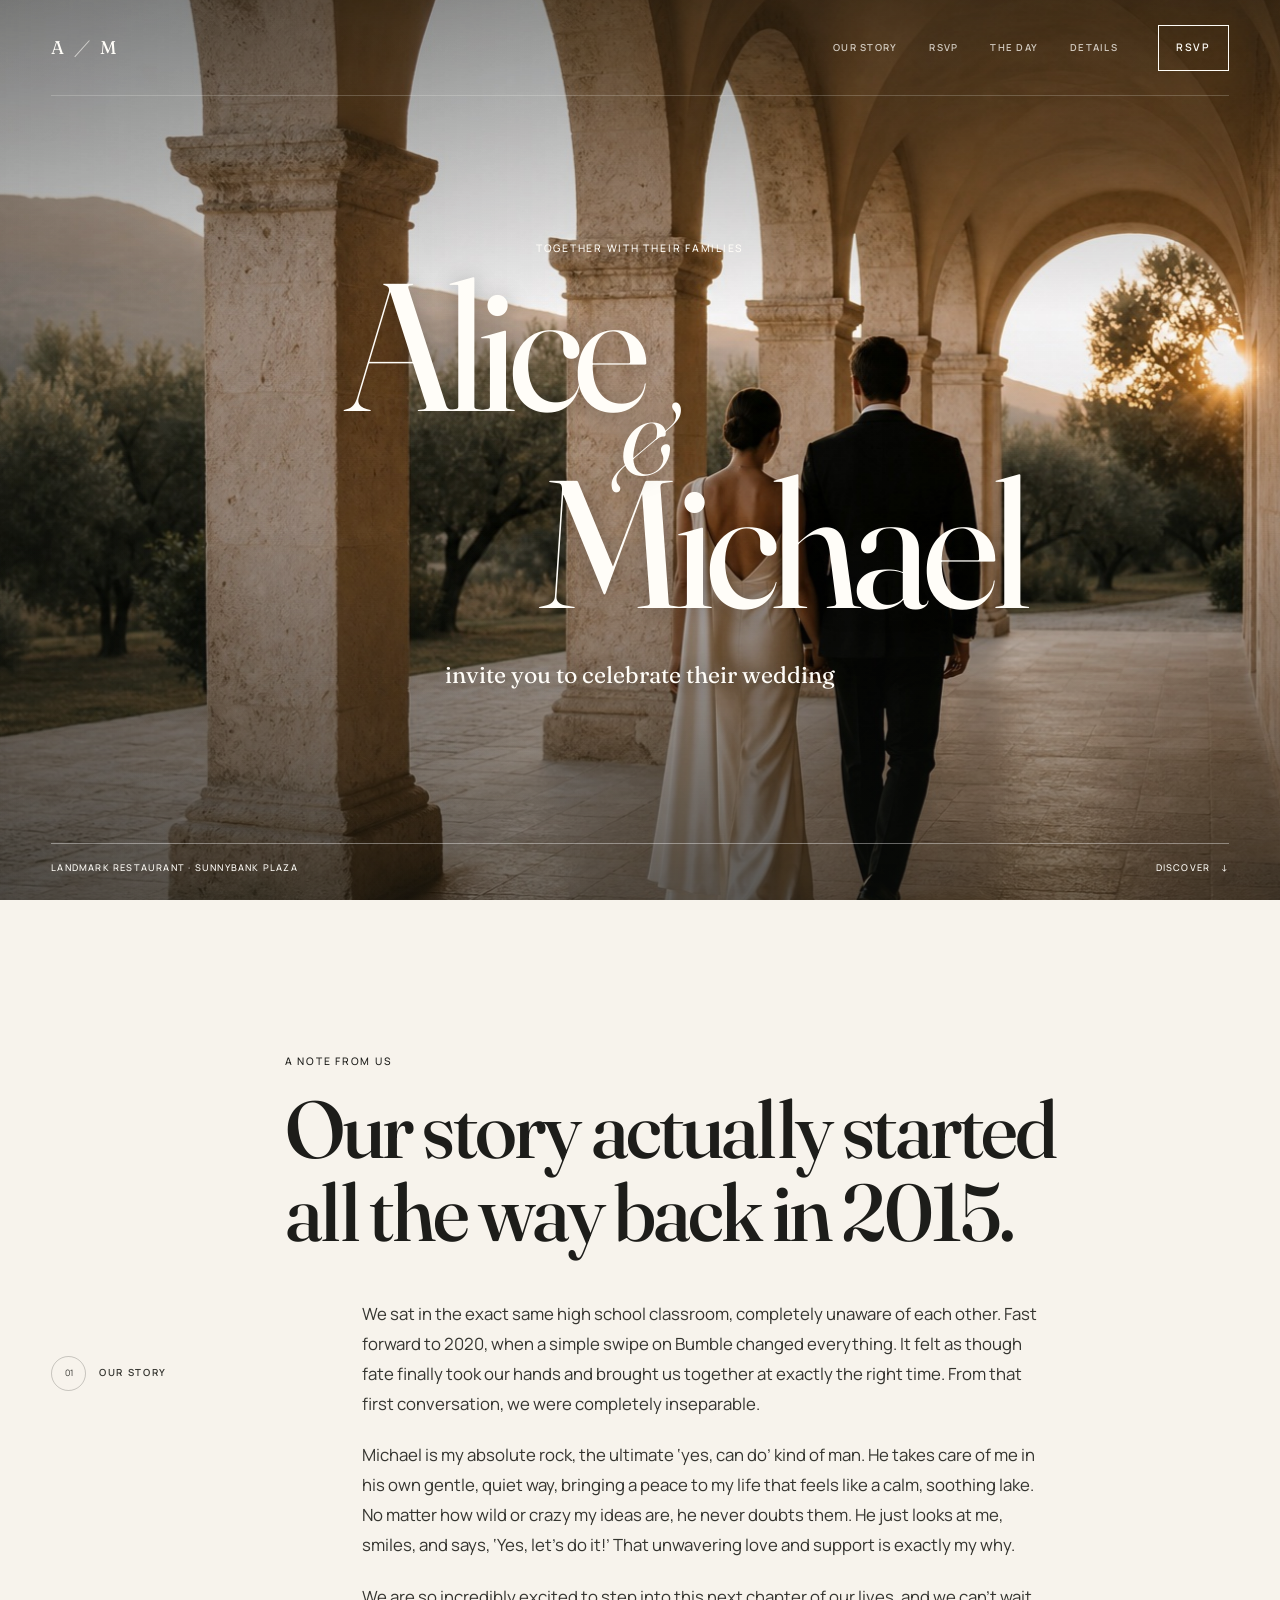
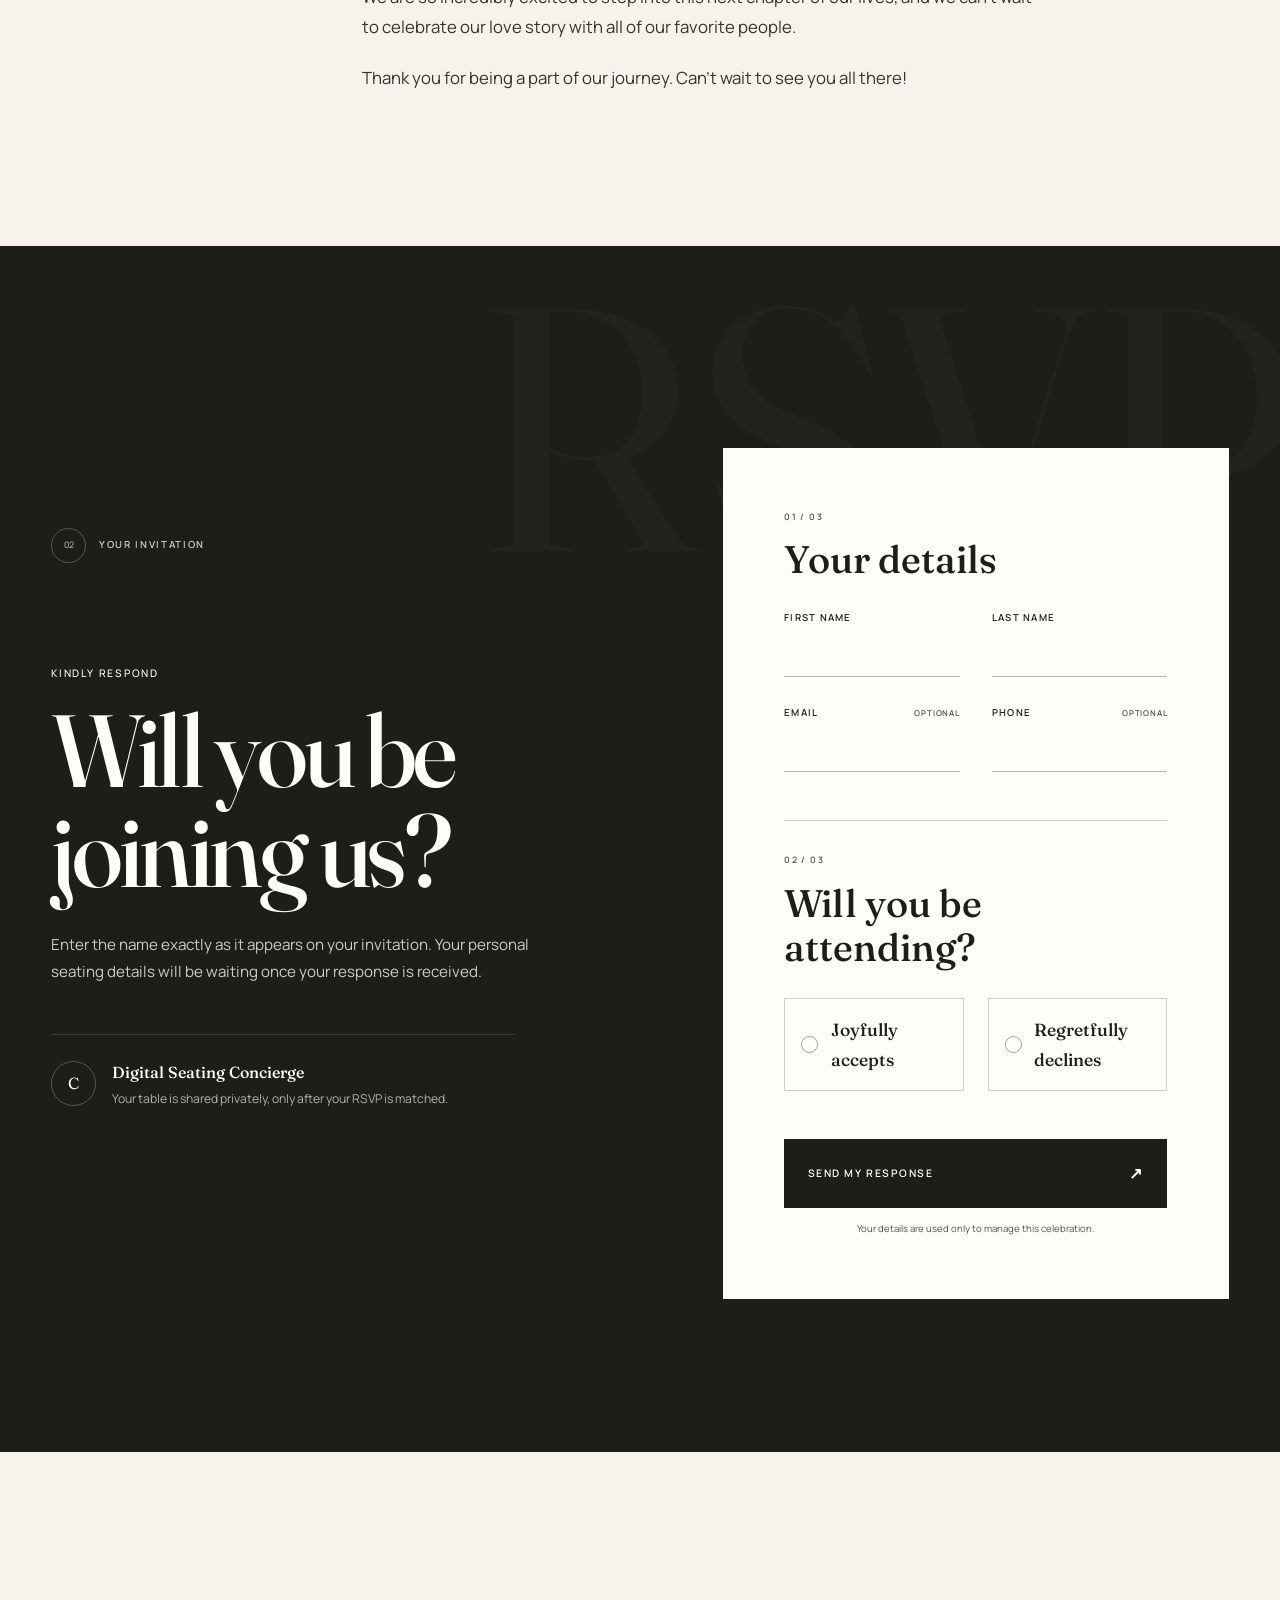
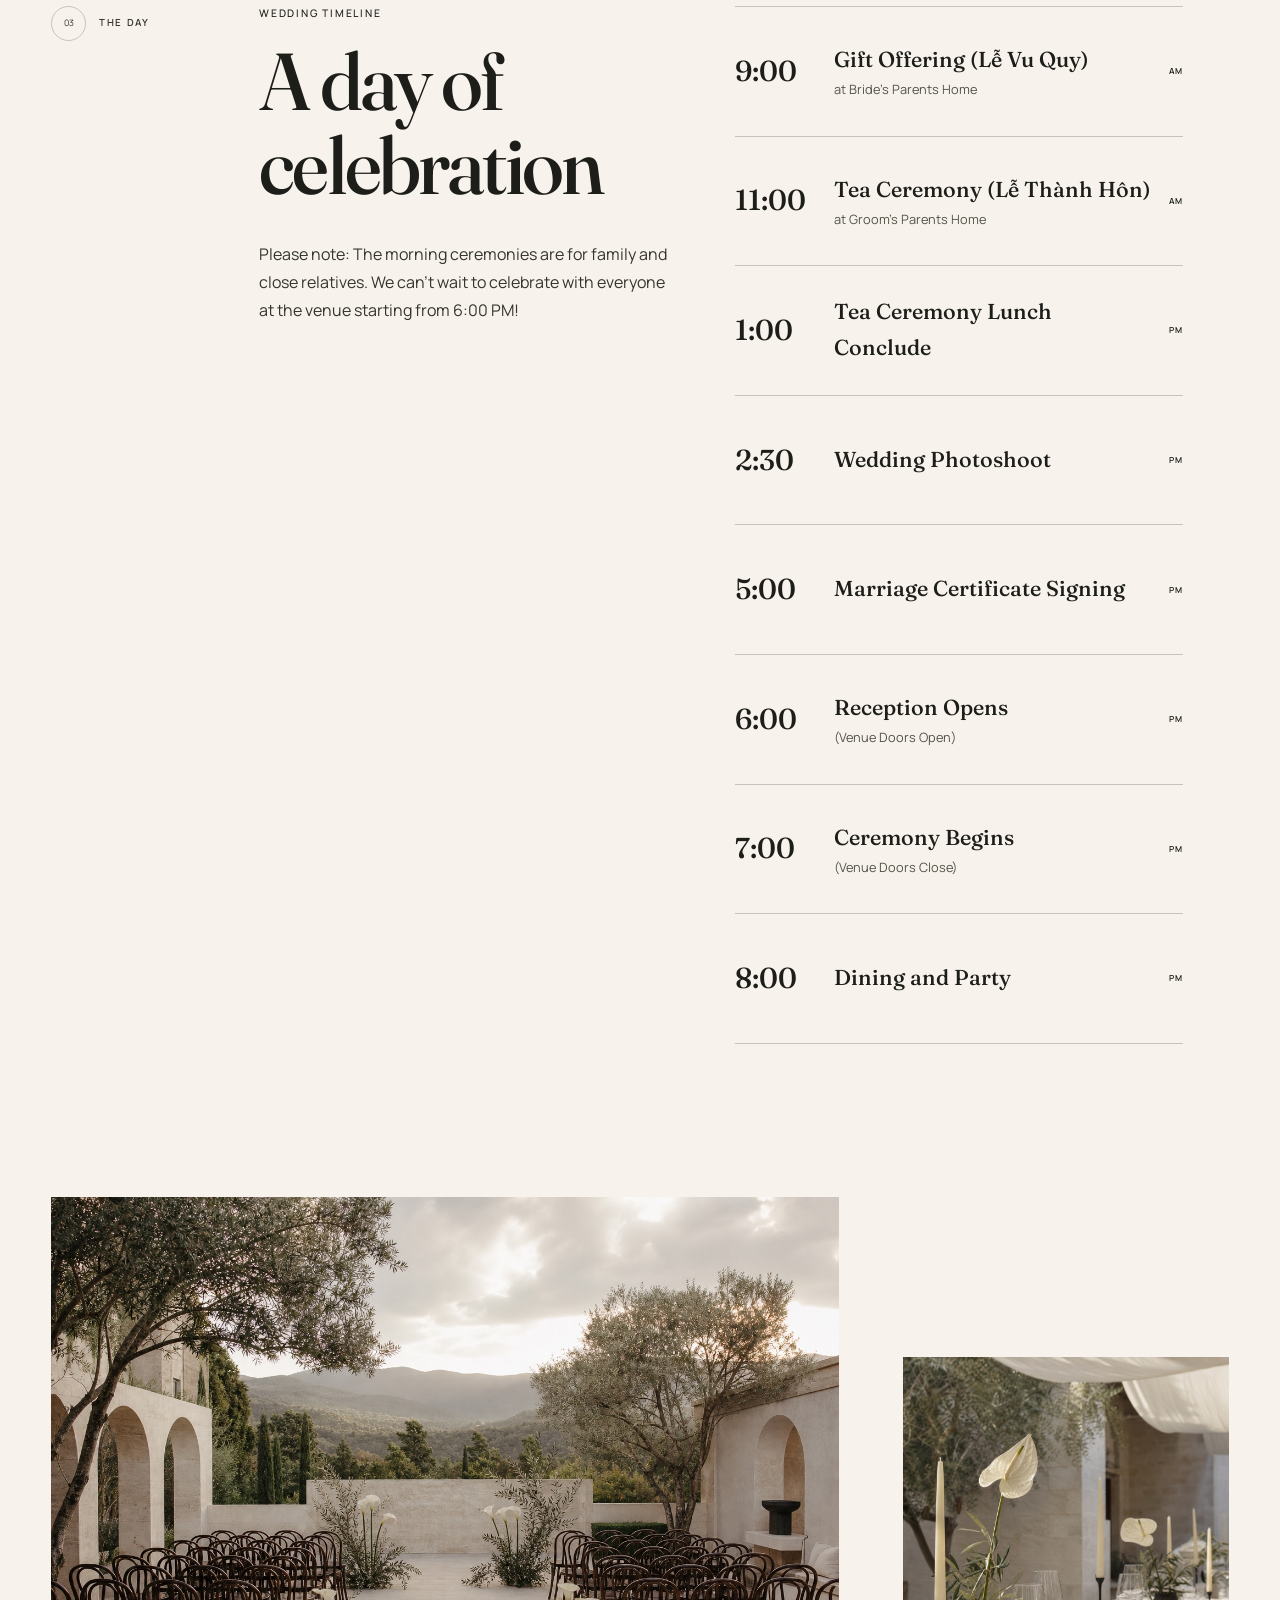
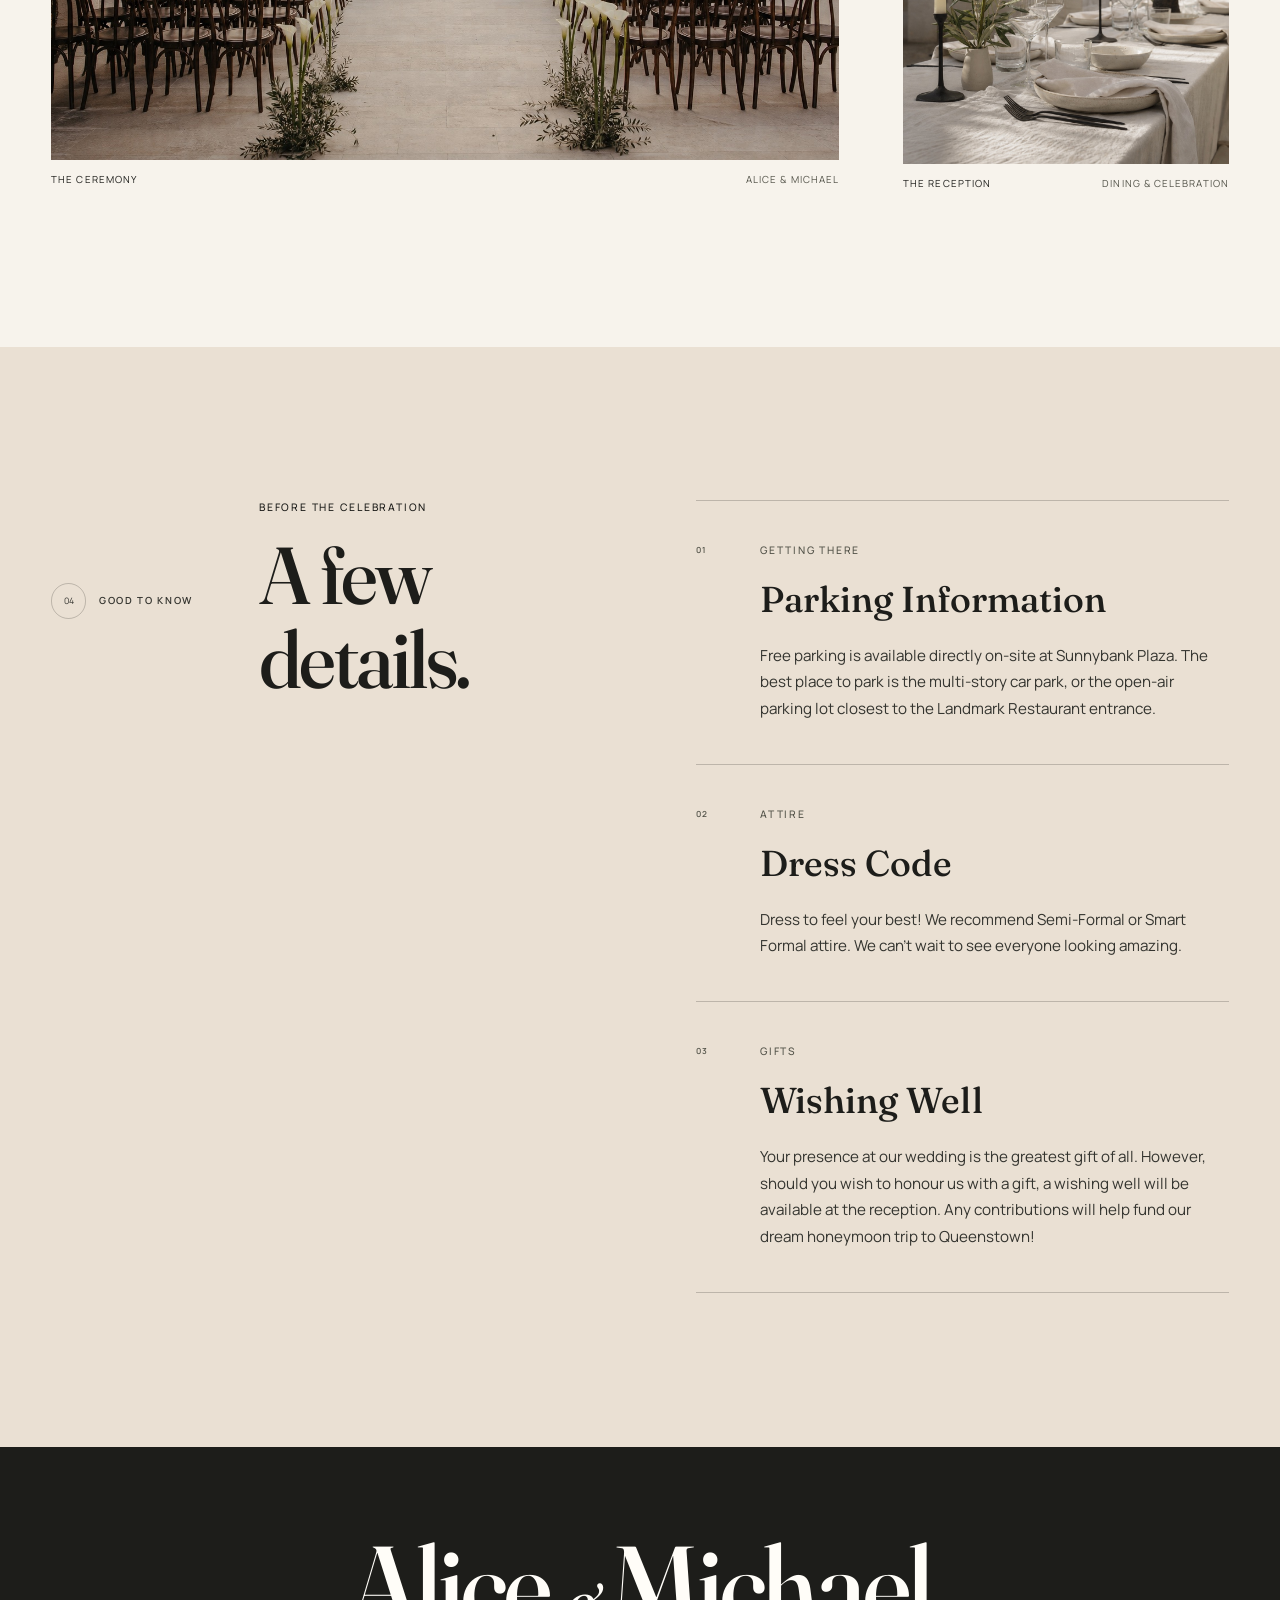
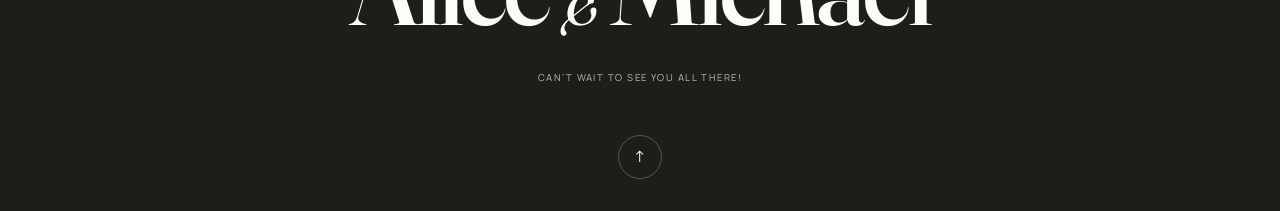
==== index.html @ 9b6d1929 "Initial wedding RSVP site" ====
<!doctype html>
<html lang="en">
<head>
  <meta charset="utf-8">
  <meta name="viewport" content="width=device-width, initial-scale=1">
  <meta name="theme-color" content="#1d1d1a">
  <meta name="description" content="Celebrate the wedding of Alice and Michael and RSVP for their special day.">
  <title>Alice &amp; Michael — Wedding Celebration</title>
  <link rel="preconnect" href="https://fonts.googleapis.com">
  <link rel="preconnect" href="https://fonts.gstatic.com" crossorigin>
  <link href="https://fonts.googleapis.com/css2?family=Fraunces:opsz,wght@9..144,400;9..144,500;9..144,600&amp;family=Manrope:wght@400;500;600&amp;display=swap" rel="stylesheet">
  <link rel="preload" href="assets/images/hero-couple.jpg" as="image">
  <link rel="stylesheet" href="assets/css/style.css">
  <script src="assets/js/main.js" defer></script>
</head>
<body>
  <a class="skip-link" href="#main">Skip to the celebration</a>

  <header class="site-header" data-header>
    <a class="wordmark" href="#top" aria-label="Alice and Michael, home">
      <span>A</span><i aria-hidden="true"></i><span>M</span>
    </a>
    <button class="menu-button" type="button" aria-expanded="false" aria-controls="site-menu" data-menu-button>
      <span class="menu-button__label">Menu</span>
      <span class="menu-button__lines" aria-hidden="true"><i></i><i></i></span>
    </button>
    <nav class="site-menu" id="site-menu" aria-label="Main navigation" data-menu>
      <a href="#story">Our story</a>
      <a href="#rsvp">RSVP</a>
      <a href="#day">The day</a>
      <a href="#details">Details</a>
      <a class="site-menu__rsvp" href="#rsvp">RSVP</a>
    </nav>
  </header>

  <main id="main">
    <section class="hero" id="top" aria-labelledby="hero-title">
      <div class="hero__media" data-parallax>
        <img src="assets/images/hero-couple.jpg" width="1536" height="1024" alt="A couple walking together through a sunlit stone loggia">
      </div>
      <div class="hero__veil"></div>
      <div class="hero__content">
        <p class="eyebrow">Together with their families</p>
        <h1 id="hero-title"><span>Alice</span><em>&amp;</em><span>Michael</span></h1>
        <p class="hero__invitation">invite you to celebrate their wedding</p>
      </div>
      <div class="hero__footer">
        <p>Landmark Restaurant · Sunnybank Plaza</p>
        <a href="#story">Discover <span aria-hidden="true">↓</span></a>
      </div>
    </section>

    <section class="intro section" id="story">
      <div class="section-marker reveal">
        <span>01</span>
        <p>Our story</p>
      </div>
      <div class="intro__copy reveal">
        <p class="eyebrow">A note from us</p>
        <h2>Our story actually started all the way back in 2015.</h2>
        <div class="intro__body">
          <p>We sat in the exact same high school classroom, completely unaware of each other. Fast forward to 2020, when a simple swipe on Bumble changed everything. It felt as though fate finally took our hands and brought us together at exactly the right time. From that first conversation, we were completely inseparable.</p>
          <p>Michael is my absolute rock, the ultimate ‘yes, can do’ kind of man. He takes care of me in his own gentle, quiet way, bringing a peace to my life that feels like a calm, soothing lake. No matter how wild or crazy my ideas are, he never doubts them. He just looks at me, smiles, and says, ‘Yes, let’s do it!’ That unwavering love and support is exactly my why.</p>
          <p>We are so incredibly excited to step into this next chapter of our lives, and we can’t wait to celebrate our love story with all of our favorite people.</p>
          <p>Thank you for being a part of our journey. Can’t wait to see you all there!</p>
        </div>
      </div>
    </section>

    <section class="rsvp-section section" id="rsvp" aria-labelledby="rsvp-title">
      <div class="rsvp-section__intro reveal">
        <div class="section-marker section-marker--light">
          <span>02</span>
          <p>Your invitation</p>
        </div>
        <p class="eyebrow">Kindly respond</p>
        <h2 id="rsvp-title">Will you be joining us?</h2>
        <p>Enter the name exactly as it appears on your invitation. Your personal seating details will be waiting once your response is received.</p>
        <div class="concierge-note">
          <span class="concierge-note__mark" aria-hidden="true">C</span>
          <div>
            <strong>Digital Seating Concierge</strong>
            <p>Your table is shared privately, only after your RSVP is matched.</p>
          </div>
        </div>
      </div>

      <div class="rsvp-panel reveal">
        <form class="rsvp-form" data-rsvp-form novalidate>
          <input type="hidden" name="weddingId" value="hart-brooks-2026">

          <div class="form-step">
            <p class="form-step__number">01 / 03</p>
            <h3>Your details</h3>
            <div class="form-grid">
              <label class="field">
                <span>First name</span>
                <input type="text" name="firstName" autocomplete="given-name" required>
                <small>Please enter your first name.</small>
              </label>
              <label class="field">
                <span>Last name</span>
                <input type="text" name="lastName" autocomplete="family-name" required>
                <small>Please enter your last name.</small>
              </label>
              <label class="field">
                <span>Email <em>Optional</em></span>
                <input type="email" name="email" autocomplete="email">
                <small>Please check the email address.</small>
              </label>
              <label class="field">
                <span>Phone <em>Optional</em></span>
                <input type="tel" name="phone" autocomplete="tel" inputmode="tel">
                <small>Please check the phone number.</small>
              </label>
            </div>
          </div>

          <div class="form-step">
            <p class="form-step__number">02 / 03</p>
            <fieldset>
              <legend>Will you be attending?</legend>
              <div class="attendance-options">
                <label>
                  <input type="radio" name="attending" value="yes" required>
                  <span><i aria-hidden="true"></i>Joyfully accepts</span>
                </label>
                <label>
                  <input type="radio" name="attending" value="no" required>
                  <span><i aria-hidden="true"></i>Regretfully declines</span>
                </label>
              </div>
              <small class="fieldset-error">Please select your response.</small>
            </fieldset>
          </div>

          <div class="form-step dietary-step" data-dietary-step hidden>
            <p class="form-step__number">03 / 03</p>
            <h3>Dining</h3>
            <label class="field field--select">
              <span>Dietary requirement</span>
              <select name="dietaryRequirement">
                <option value="No dietary requirements">No dietary requirements</option>
                <option value="Vegetarian">Vegetarian</option>
                <option value="Vegan">Vegan</option>
                <option value="Gluten-free">Gluten-free</option>
                <option value="Dairy-free">Dairy-free</option>
                <option value="Nut allergy">Nut allergy</option>
                <option value="Shellfish allergy">Shellfish allergy</option>
                <option value="Halal">Halal</option>
                <option value="Kosher">Kosher</option>
                <option value="Other">Other</option>
              </select>
            </label>
            <label class="field field--notes" data-dietary-notes hidden>
              <span data-notes-label>Anything our kitchen should know?</span>
              <textarea name="dietaryNotes" rows="3" maxlength="500"></textarea>
              <small>Please tell us your dietary requirement.</small>
            </label>
          </div>

          <div class="form-message" role="alert" data-form-message hidden></div>
          <button class="submit-button" type="submit" data-submit>
            <span data-submit-label>Send my response</span>
            <span class="submit-button__arrow" aria-hidden="true">↗</span>
            <span class="submit-button__loader" aria-hidden="true"></span>
          </button>
          <p class="privacy-note">Your details are used only to manage this celebration.</p>
        </form>

        <div class="rsvp-result" data-rsvp-result hidden aria-live="polite">
          <div class="rsvp-result__seal" aria-hidden="true">
            <svg viewBox="0 0 64 64" role="img">
              <circle cx="32" cy="32" r="30"></circle>
              <path d="m20 33 8 8 17-19"></path>
            </svg>
          </div>
          <p class="eyebrow" data-result-eyebrow>Response received</p>
          <h3 data-result-title>Thank you.</h3>
          <p class="rsvp-result__message" data-result-message></p>
          <div class="seating-card" data-seating-card hidden>
            <p>Your place at dinner</p>
            <div>
              <span><small>Table</small><strong data-table-number>—</strong></span>
            </div>
            <small>Please keep this table number for the evening.</small>
          </div>
          <section class="seating-map" data-seating-map-section hidden aria-labelledby="seating-map-title">
            <div class="seating-map__heading">
              <p class="eyebrow">The room</p>
              <h4 id="seating-map-title">We’ve highlighted your table below.</h4>
            </div>
            <p class="seating-map__status" data-seating-map-status hidden></p>
            <div class="seating-map__viewport" data-seating-map hidden>
              <div class="seating-map__canvas" data-seating-map-canvas></div>
            </div>
          </section>
          <button class="text-button" type="button" data-edit-response>Update this response</button>
        </div>
      </div>
    </section>

    <section class="day section" id="day" aria-labelledby="day-title">
      <div class="section-marker reveal">
        <span>03</span>
        <p>The day</p>
      </div>
      <div class="day__heading reveal">
        <p class="eyebrow">Wedding timeline</p>
        <h2 id="day-title">A day of celebration</h2>
        <p>Please note: The morning ceremonies are for family and close relatives. We can’t wait to celebrate with everyone at the venue starting from 6:00 PM!</p>
      </div>
      <ol class="timeline reveal">
        <li>
          <time>9:00</time>
          <div><h3>Gift Offering (Lễ Vu Quy)</h3><p>at Bride’s Parents Home</p></div>
          <span>AM</span>
        </li>
        <li>
          <time>11:00</time>
          <div><h3>Tea Ceremony (Lễ Thành Hôn)</h3><p>at Groom’s Parents Home</p></div>
          <span>AM</span>
        </li>
        <li>
          <time>1:00</time>
          <div><h3>Tea Ceremony Lunch Conclude</h3></div>
          <span>PM</span>
        </li>
        <li>
          <time>2:30</time>
          <div><h3>Wedding Photoshoot</h3></div>
          <span>PM</span>
        </li>
        <li>
          <time>5:00</time>
          <div><h3>Marriage Certificate Signing</h3></div>
          <span>PM</span>
        </li>
        <li>
          <time>6:00</time>
          <div><h3>Reception Opens</h3><p>(Venue Doors Open)</p></div>
          <span>PM</span>
        </li>
        <li>
          <time>7:00</time>
          <div><h3>Ceremony Begins</h3><p>(Venue Doors Close)</p></div>
          <span>PM</span>
        </li>
        <li>
          <time>8:00</time>
          <div><h3>Dining and Party</h3></div>
          <span>PM</span>
        </li>
      </ol>
    </section>

    <section class="editorial-gallery" aria-label="Wedding celebration inspiration">
      <figure class="gallery-main reveal">
        <div class="gallery-image"><img src="assets/images/ceremony-courtyard.jpg" width="1536" height="1024" loading="lazy" alt="An elegant courtyard arranged for a wedding ceremony"></div>
        <figcaption><span>The ceremony</span><span>Alice &amp; Michael</span></figcaption>
      </figure>
      <figure class="gallery-detail reveal">
        <div class="gallery-image"><img src="assets/images/reception-table.jpg" width="1122" height="1402" loading="lazy" alt="An elegant reception table set with linen, ceramics and white flowers"></div>
        <figcaption><span>The reception</span><span>Dining &amp; celebration</span></figcaption>
      </figure>
    </section>

    <section class="details section" id="details" aria-labelledby="details-title">
      <div class="section-marker reveal">
        <span>04</span>
        <p>Good to know</p>
      </div>
      <div class="details__heading reveal">
        <p class="eyebrow">Before the celebration</p>
        <h2 id="details-title">A few details.</h2>
      </div>
      <div class="detail-list">
        <article class="detail-item reveal">
          <span>01</span>
          <div>
            <p class="eyebrow">Getting there</p>
            <h3>Parking Information</h3>
            <p>Free parking is available directly on-site at Sunnybank Plaza. The best place to park is the multi-story car park, or the open-air parking lot closest to the Landmark Restaurant entrance.</p>
          </div>
        </article>
        <article class="detail-item reveal">
          <span>02</span>
          <div>
            <p class="eyebrow">Attire</p>
            <h3>Dress Code</h3>
            <p>Dress to feel your best! We recommend Semi-Formal or Smart Formal attire. We can’t wait to see everyone looking amazing.</p>
          </div>
        </article>
        <article class="detail-item reveal">
          <span>03</span>
          <div>
            <p class="eyebrow">Gifts</p>
            <h3>Wishing Well</h3>
            <p>Your presence at our wedding is the greatest gift of all. However, should you wish to honour us with a gift, a wishing well will be available at the reception. Any contributions will help fund our dream honeymoon trip to Queenstown!</p>
          </div>
        </article>
      </div>
    </section>
  </main>

  <footer class="site-footer">
    <p class="site-footer__names">Alice <em>&amp;</em> Michael</p>
    <p>Can’t wait to see you all there!</p>
    <a href="#top" aria-label="Back to top">↑</a>
  </footer>
</body>
</html>
---- assets/css/style.css ----
:root {
  --ink: #1d1d1a;
  --ink-soft: #34342f;
  --paper: #f7f3ec;
  --paper-deep: #eae0d3;
  --chalk: #fffdf8;
  --olive: #535349;
  --line: rgba(29, 29, 26, 0.22);
  --serif: "Fraunces", Georgia, "Times New Roman", serif;
  --sans: "Manrope", "Helvetica Neue", Arial, sans-serif;
  --page-pad: clamp(1.25rem, 4vw, 4.75rem);
  --ease: cubic-bezier(0.22, 1, 0.36, 1);
}

*,
*::before,
*::after {
  box-sizing: border-box;
}

html {
  scroll-behavior: smooth;
  scroll-padding-top: 5rem;
}

body {
  margin: 0;
  overflow-x: hidden;
  background: var(--paper);
  color: var(--ink);
  font-family: var(--sans);
  font-size: 1rem;
  font-optical-sizing: auto;
  line-height: 1.7;
  -webkit-font-smoothing: auto;
  text-rendering: optimizeLegibility;
}

body.menu-open {
  overflow: hidden;
}

::selection {
  background: var(--ink);
  color: var(--chalk);
}

img {
  display: block;
  max-width: 100%;
}

button,
input,
select,
textarea {
  color: inherit;
  font: inherit;
}

button,
a {
  -webkit-tap-highlight-color: transparent;
}

a {
  color: inherit;
  text-decoration: none;
}

[hidden] {
  display: none !important;
}

.skip-link {
  position: fixed;
  z-index: 1000;
  top: 0.75rem;
  left: 0.75rem;
  padding: 0.7rem 1rem;
  transform: translateY(-160%);
  background: var(--chalk);
  color: var(--ink);
  font-size: 0.75rem;
  letter-spacing: 0.08em;
  transition: transform 180ms ease;
}

.skip-link:focus {
  transform: translateY(0);
}

.site-header {
  position: fixed;
  z-index: 100;
  top: 0;
  left: 0;
  width: 100%;
  height: 5rem;
  display: flex;
  align-items: center;
  justify-content: space-between;
  padding: 0 var(--page-pad);
  color: var(--chalk);
  transition:
    height 450ms var(--ease),
    color 350ms ease,
    background-color 350ms ease,
    border-color 350ms ease;
}

.site-header::after {
  content: "";
  position: absolute;
  right: var(--page-pad);
  bottom: 0;
  left: var(--page-pad);
  height: 1px;
  background: currentColor;
  opacity: 0.2;
}

.site-header.is-scrolled,
.site-header.menu-active {
  height: 4.4rem;
  border-color: var(--line);
  background: rgba(247, 243, 236, 0.94);
  color: var(--ink);
  backdrop-filter: blur(14px);
}

.site-header.menu-active {
  background: var(--paper);
}

.wordmark {
  position: relative;
  z-index: 2;
  display: inline-flex;
  align-items: center;
  gap: 0.42rem;
  font-family: var(--serif);
  font-size: 1.15rem;
  line-height: 1;
}

.wordmark i {
  width: 1.4rem;
  height: 1px;
  display: block;
  background: currentColor;
  transform: rotate(-48deg);
  opacity: 0.6;
}

.menu-button {
  position: relative;
  z-index: 2;
  display: inline-flex;
  align-items: center;
  gap: 0.7rem;
  padding: 0;
  border: 0;
  background: transparent;
  cursor: pointer;
}

.menu-button__label {
  font-size: 0.63rem;
  font-weight: 600;
  letter-spacing: 0.17em;
  text-transform: uppercase;
}

.menu-button__lines {
  position: relative;
  width: 1.65rem;
  height: 0.8rem;
  display: block;
}

.menu-button__lines i {
  position: absolute;
  right: 0;
  width: 100%;
  height: 1px;
  background: currentColor;
  transition: transform 350ms var(--ease), top 350ms var(--ease);
}

.menu-button__lines i:first-child {
  top: 0.15rem;
}

.menu-button__lines i:last-child {
  top: 0.63rem;
}

.menu-button[aria-expanded="true"] .menu-button__lines i:first-child {
  top: 0.4rem;
  transform: rotate(45deg);
}

.menu-button[aria-expanded="true"] .menu-button__lines i:last-child {
  top: 0.4rem;
  transform: rotate(-45deg);
}

.site-menu {
  position: fixed;
  z-index: 1;
  inset: 0;
  display: flex;
  flex-direction: column;
  align-items: flex-start;
  justify-content: center;
  gap: 0.35rem;
  padding: 7rem var(--page-pad) 3rem;
  visibility: hidden;
  opacity: 0;
  background: var(--paper);
  color: var(--ink);
  transition: visibility 0s linear 600ms, opacity 400ms ease;
}

.site-menu::after {
  content: "Alice & Michael  —  Wedding Celebration";
  position: absolute;
  right: var(--page-pad);
  bottom: 2rem;
  left: var(--page-pad);
  padding-top: 1rem;
  border-top: 1px solid var(--line);
  color: var(--ink-soft);
  font-size: 0.62rem;
  letter-spacing: 0.12em;
  text-transform: uppercase;
}

.site-menu.is-open {
  visibility: visible;
  opacity: 1;
  transition: visibility 0s, opacity 400ms ease;
}

.site-menu > a:not(.site-menu__rsvp) {
  display: block;
  font-family: var(--serif);
  font-size: clamp(2.6rem, 13vw, 5.2rem);
  line-height: 1.08;
  transform: translateY(2rem);
  opacity: 0;
  transition: transform 550ms var(--ease), opacity 400ms ease;
}

.site-menu.is-open > a:not(.site-menu__rsvp) {
  transform: translateY(0);
  opacity: 1;
}

.site-menu.is-open > a:nth-child(2) { transition-delay: 60ms; }
.site-menu.is-open > a:nth-child(3) { transition-delay: 120ms; }
.site-menu.is-open > a:nth-child(4) { transition-delay: 180ms; }

.site-menu__rsvp {
  margin-top: 2rem;
  padding-bottom: 0.25rem;
  border-bottom: 1px solid;
  font-size: 0.65rem;
  font-weight: 600;
  letter-spacing: 0.14em;
  text-transform: uppercase;
}

.hero {
  position: relative;
  min-height: 100svh;
  display: flex;
  align-items: center;
  justify-content: center;
  overflow: hidden;
  background: #4c4a42;
  color: var(--chalk);
}

.hero__media,
.hero__veil {
  position: absolute;
  inset: 0;
}

.hero__media {
  transform: scale(1.03);
  animation: hero-settle 1.7s var(--ease) both;
}

.hero__media img {
  width: 100%;
  height: 112%;
  object-fit: cover;
  object-position: 61% center;
  will-change: transform;
}

.hero__veil {
  background:
    linear-gradient(180deg, rgba(13, 16, 13, 0.42) 0%, transparent 35%, rgba(13, 16, 13, 0.08) 58%, rgba(13, 16, 13, 0.55) 100%),
    linear-gradient(90deg, rgba(13, 16, 13, 0.18), transparent 45%);
}

.hero__date {
  position: absolute;
  top: 6.8rem;
  left: var(--page-pad);
  font-size: 0.63rem;
  letter-spacing: 0.2em;
  animation: rise-in 1s 500ms var(--ease) both;
}

.hero__content {
  position: relative;
  z-index: 1;
  width: min(100%, 83rem);
  padding: 7rem var(--page-pad) 9rem;
  text-align: center;
}

.eyebrow {
  margin: 0 0 1.15rem;
  font-size: 0.65rem;
  font-weight: 500;
  letter-spacing: 0.17em;
  line-height: 1.5;
  text-transform: uppercase;
}

.hero__content .eyebrow {
  animation: rise-in 1s 350ms var(--ease) both;
}

.hero h1 {
  margin: 0;
  font-family: var(--serif);
  font-size: clamp(4rem, 18vw, 12rem);
  font-weight: 400;
  letter-spacing: -0.045em;
  line-height: 0.78;
  text-shadow: 0 2px 22px rgba(13, 16, 13, 0.28);
}

.hero h1 span {
  display: block;
  animation: rise-in 1.2s var(--ease) both;
}

.hero h1 span:first-child {
  transform: translateX(-0.08em);
  animation-delay: 100ms;
}

.hero h1 span:last-child {
  transform: translateX(0.1em);
  animation-delay: 220ms;
}

.hero h1 em {
  position: relative;
  z-index: 1;
  display: block;
  width: max-content;
  margin: -0.07em auto -0.13em;
  font-size: 0.54em;
  font-weight: 400;
  line-height: 0.8;
  animation: rise-in 1.1s 180ms var(--ease) both;
}

.hero__invitation {
  margin: 2.8rem 0 0;
  font-family: var(--serif);
  font-size: clamp(1.05rem, 2vw, 1.45rem);
  line-height: 1.4;
  text-shadow: 0 2px 18px rgba(13, 16, 13, 0.34);
  animation: rise-in 1s 500ms var(--ease) both;
}

.hero__footer {
  position: absolute;
  z-index: 1;
  right: var(--page-pad);
  bottom: 1.5rem;
  left: var(--page-pad);
  display: flex;
  align-items: center;
  justify-content: space-between;
  padding-top: 1rem;
  border-top: 1px solid rgba(255, 255, 255, 0.38);
  font-size: 0.58rem;
  font-weight: 500;
  letter-spacing: 0.13em;
  text-transform: uppercase;
  animation: rise-in 1s 650ms var(--ease) both;
}

.hero__footer p {
  margin: 0;
}

.hero__footer a {
  display: inline-flex;
  align-items: center;
  gap: 0.65rem;
}

.hero__footer a span {
  display: inline-block;
  animation: gentle-bounce 2s infinite;
}

.section {
  padding: clamp(6rem, 12vw, 11rem) var(--page-pad);
}

.section-marker {
  display: flex;
  align-items: center;
  gap: 0.8rem;
  color: var(--ink-soft);
}

.section-marker span {
  display: grid;
  width: 2.2rem;
  height: 2.2rem;
  place-items: center;
  border: 1px solid var(--line);
  border-radius: 50%;
  font-size: 0.55rem;
}

.section-marker p {
  margin: 0;
  font-size: 0.61rem;
  font-weight: 600;
  letter-spacing: 0.17em;
  text-transform: uppercase;
}

.section-marker--light {
  color: rgba(255, 253, 248, 0.78);
}

.section-marker--light span {
  border-color: rgba(251, 249, 244, 0.25);
}

.intro {
  display: grid;
  grid-template-columns: 1fr;
  gap: 4rem;
}

.intro__copy {
  max-width: 64rem;
}

.intro__copy h2,
.day__heading h2,
.details__heading h2,
.contact h2 {
  margin: 0;
  font-family: var(--serif);
  font-size: clamp(2.7rem, 6.3vw, 5.9rem);
  font-weight: 500;
  letter-spacing: -0.035em;
  line-height: 1.04;
  text-wrap: balance;
}

.intro__body {
  max-width: 43rem;
  display: grid;
  grid-template-columns: 1fr;
  gap: 1.35rem;
  margin: 2.75rem 0 0;
  color: var(--ink-soft);
  font-size: clamp(1rem, 0.35vw + 0.92rem, 1.05rem);
  line-height: 1.78;
}

.intro__body p {
  margin: 0;
}

.date-card {
  position: relative;
  width: min(100%, 21rem);
  min-height: 23rem;
  display: flex;
  flex-direction: column;
  align-items: center;
  justify-content: center;
  justify-self: end;
  padding: 3rem 2rem 4.5rem;
  border: 1px solid var(--line);
  text-align: center;
}

.date-card::before,
.date-card::after {
  content: "";
  position: absolute;
  width: 0.45rem;
  height: 0.45rem;
  border-radius: 50%;
  background: var(--ink);
}

.date-card::before {
  top: -0.25rem;
  left: -0.25rem;
}

.date-card::after {
  right: -0.25rem;
  bottom: -0.25rem;
}

.date-card p {
  margin: 0;
  font-size: 0.6rem;
  font-weight: 600;
  letter-spacing: 0.2em;
  text-transform: uppercase;
}

.date-card strong {
  display: block;
  margin: 0.45rem 0 0.15rem;
  font-family: var(--serif);
  font-size: 8rem;
  font-weight: 500;
  letter-spacing: -0.08em;
  line-height: 0.9;
}

.date-card > span {
  font-family: var(--serif);
  font-size: 1.05rem;
}

.date-card__countdown {
  position: absolute;
  right: 1.25rem;
  bottom: 1rem;
  left: 1.25rem;
  padding-top: 0.85rem;
  border-top: 1px solid var(--line);
  font-size: 0.57rem;
  font-weight: 600;
  letter-spacing: 0.14em;
  text-transform: uppercase;
}

.rsvp-section {
  position: relative;
  display: grid;
  grid-template-columns: 1fr;
  gap: 4rem;
  overflow: hidden;
  background: var(--ink);
  color: var(--chalk);
}

.rsvp-section::before {
  content: "RSVP";
  position: absolute;
  top: 0.12em;
  right: -0.05em;
  color: rgba(255, 255, 255, 0.025);
  font-family: var(--serif);
  font-size: clamp(9rem, 27vw, 28rem);
  line-height: 0.8;
  pointer-events: none;
}

.rsvp-section__intro,
.rsvp-panel {
  position: relative;
  z-index: 1;
}

.rsvp-section__intro .section-marker {
  margin-bottom: clamp(4rem, 8vw, 8rem);
}

.rsvp-section__intro h2 {
  max-width: 10ch;
  margin: 0;
  font-family: var(--serif);
  font-size: clamp(3.5rem, 8vw, 7rem);
  font-weight: 500;
  letter-spacing: -0.035em;
  line-height: 0.98;
  text-wrap: balance;
}

.rsvp-section__intro > p:not(.eyebrow) {
  max-width: 31rem;
  margin: 2rem 0 0;
  color: rgba(255, 253, 248, 0.78);
  font-size: 0.95rem;
  line-height: 1.75;
}

.concierge-note {
  max-width: 29rem;
  display: flex;
  align-items: center;
  gap: 1rem;
  margin-top: 3rem;
  padding-top: 1.5rem;
  border-top: 1px solid rgba(251, 249, 244, 0.14);
}

.concierge-note__mark {
  flex: 0 0 auto;
  width: 2.8rem;
  height: 2.8rem;
  display: grid;
  place-items: center;
  border: 1px solid rgba(251, 249, 244, 0.25);
  border-radius: 50%;
  font-family: var(--serif);
  font-size: 1rem;
}

.concierge-note strong {
  font-family: var(--serif);
  font-size: 1rem;
  font-weight: 500;
}

.concierge-note p {
  margin: 0.2rem 0 0;
  color: rgba(255, 253, 248, 0.66);
  font-size: 0.76rem;
  line-height: 1.6;
}

.rsvp-panel {
  min-width: 0;
  padding: clamp(1.5rem, 4.8vw, 4rem);
  background: var(--chalk);
  color: var(--ink);
}

.form-step + .form-step {
  margin-top: 3rem;
  padding-top: 2rem;
  border-top: 1px solid var(--line);
}

.form-step__number {
  margin: 0 0 0.8rem;
  color: var(--olive);
  font-size: 0.55rem;
  font-weight: 600;
  letter-spacing: 0.16em;
}

.form-step h3,
.form-step legend {
  margin: 0 0 1.8rem;
  padding: 0;
  font-family: var(--serif);
  font-size: clamp(1.75rem, 4vw, 2.4rem);
  font-weight: 500;
  line-height: 1.15;
}

.form-grid {
  display: grid;
  grid-template-columns: 1fr;
  gap: 1.7rem;
}

.field {
  position: relative;
  display: block;
}

.field > span {
  display: flex;
  align-items: center;
  justify-content: space-between;
  margin-bottom: 0.38rem;
  font-size: 0.6rem;
  font-weight: 600;
  letter-spacing: 0.13em;
  text-transform: uppercase;
}

.field > span em {
  color: var(--olive);
  font-size: 0.5rem;
  font-style: normal;
  letter-spacing: 0.1em;
}

.field input,
.field select,
.field textarea {
  width: 100%;
  border: 0;
  border-bottom: 1px solid rgba(32, 34, 30, 0.32);
  border-radius: 0;
  outline: 0;
  background: transparent;
  transition: border-color 200ms ease;
}

.field input {
  height: 2.8rem;
}

.field select {
  height: 3.2rem;
  padding: 0 2.25rem 0 0;
  appearance: none;
  background-image:
    linear-gradient(45deg, transparent 50%, var(--ink) 50%),
    linear-gradient(135deg, var(--ink) 50%, transparent 50%);
  background-position:
    calc(100% - 10px) 50%,
    calc(100% - 5px) 50%;
  background-repeat: no-repeat;
  background-size: 5px 5px, 5px 5px;
}

.field textarea {
  min-height: 5.3rem;
  padding: 0.65rem 0;
  resize: vertical;
}

.field input:focus,
.field select:focus,
.field textarea:focus {
  border-color: var(--ink);
}

.field small,
.fieldset-error {
  display: none;
  margin-top: 0.4rem;
  color: #8b3c30;
  font-size: 0.58rem;
  line-height: 1.4;
}

.field.is-invalid small,
fieldset.is-invalid .fieldset-error {
  display: block;
}

.field.is-invalid input,
.field.is-invalid textarea {
  border-color: #8b3c30;
}

fieldset {
  min-width: 0;
  margin: 0;
  padding: 0;
  border: 0;
}

.attendance-options {
  display: grid;
  grid-template-columns: 1fr;
  border-top: 1px solid var(--line);
}

.attendance-options label {
  position: relative;
}

.attendance-options input {
  position: absolute;
  width: 1px;
  height: 1px;
  overflow: hidden;
  opacity: 0;
}

.attendance-options span {
  display: flex;
  align-items: center;
  gap: 0.8rem;
  padding: 1.15rem 0.2rem;
  border-bottom: 1px solid var(--line);
  cursor: pointer;
  font-family: var(--serif);
  font-size: 1.1rem;
  font-weight: 500;
  transition: padding 250ms var(--ease), background-color 250ms ease;
}

.attendance-options span i {
  position: relative;
  width: 1.05rem;
  height: 1.05rem;
  flex: 0 0 auto;
  border: 1px solid rgba(32, 34, 30, 0.42);
  border-radius: 50%;
}

.attendance-options span i::after {
  content: "";
  position: absolute;
  inset: 0.2rem;
  border-radius: inherit;
  background: var(--ink);
  transform: scale(0);
  transition: transform 250ms var(--ease);
}

.attendance-options input:checked + span {
  padding-right: 0.7rem;
  padding-left: 0.7rem;
  background: rgba(32, 34, 30, 0.045);
}

.attendance-options input:checked + span i::after {
  transform: scale(1);
}

.attendance-options input:focus-visible + span {
  outline: 2px solid var(--olive);
  outline-offset: 2px;
}

.dietary-step {
  animation: dietary-in 400ms var(--ease) both;
}

.field--notes {
  margin-top: 1.7rem;
  animation: dietary-in 350ms var(--ease) both;
}

.submit-button {
  position: relative;
  width: 100%;
  min-height: 4.3rem;
  display: flex;
  align-items: center;
  justify-content: space-between;
  margin-top: 3rem;
  padding: 0.8rem 1.4rem;
  overflow: hidden;
  border: 1px solid var(--ink);
  background: var(--ink);
  color: var(--chalk);
  cursor: pointer;
  font-size: 0.65rem;
  font-weight: 600;
  letter-spacing: 0.15em;
  text-transform: uppercase;
  transition: color 350ms ease;
}

.submit-button::before {
  content: "";
  position: absolute;
  inset: 0;
  background: var(--chalk);
  transform: translateX(-102%);
  transition: transform 500ms var(--ease);
}

.submit-button > span {
  position: relative;
  z-index: 1;
}

.submit-button:hover {
  color: var(--ink);
}

.submit-button:hover::before {
  transform: translateX(0);
}

.submit-button:disabled {
  cursor: wait;
}

.submit-button__arrow {
  font-size: 1rem;
}

.submit-button__loader {
  position: absolute !important;
  z-index: 2 !important;
  top: 50%;
  left: 50%;
  width: 1.3rem;
  height: 1.3rem;
  margin: -0.65rem;
  display: none;
  border: 1px solid rgba(251, 249, 244, 0.3);
  border-top-color: var(--chalk);
  border-radius: 50%;
  animation: spin 700ms linear infinite;
}

.submit-button.is-loading > span:not(.submit-button__loader) {
  opacity: 0;
}

.submit-button.is-loading .submit-button__loader {
  display: block;
}

.privacy-note {
  margin: 0.8rem 0 0;
  color: var(--olive);
  font-size: 0.6rem;
  text-align: center;
}

.form-message {
  margin-top: 1.5rem;
  padding: 1rem;
  border-left: 2px solid #8b3c30;
  background: rgba(139, 60, 48, 0.07);
  color: #713229;
  font-size: 0.72rem;
  line-height: 1.55;
}

.rsvp-result {
  min-height: 31rem;
  display: flex;
  flex-direction: column;
  align-items: center;
  justify-content: center;
  padding: 1rem 0;
  text-align: center;
  animation: result-in 750ms var(--ease) both;
}

.rsvp-result__seal {
  width: 4.8rem;
  height: 4.8rem;
  margin-bottom: 2rem;
}

.rsvp-result__seal svg {
  width: 100%;
  height: 100%;
  overflow: visible;
  fill: none;
  stroke: var(--ink);
  stroke-width: 1;
}

.rsvp-result__seal circle {
  stroke-dasharray: 190;
  stroke-dashoffset: 190;
  animation: draw-stroke 900ms 250ms var(--ease) forwards;
}

.rsvp-result__seal path {
  stroke-dasharray: 40;
  stroke-dashoffset: 40;
  animation: draw-stroke 600ms 780ms var(--ease) forwards;
}

.rsvp-result h3 {
  margin: 0;
  font-family: var(--serif);
  font-size: clamp(3rem, 7vw, 5rem);
  font-weight: 500;
  letter-spacing: -0.035em;
  line-height: 1.04;
}

.rsvp-result__message {
  max-width: 33rem;
  margin: 1.4rem auto 0;
  color: var(--ink-soft);
  font-size: 0.95rem;
  line-height: 1.7;
}

.seating-card {
  width: min(100%, 25rem);
  margin-top: 2.5rem;
  padding: 1.4rem;
  border: 1px solid var(--line);
  background: var(--paper);
}

.seating-card > p {
  margin: 0;
  font-size: 0.55rem;
  font-weight: 600;
  letter-spacing: 0.17em;
  text-transform: uppercase;
}

.seating-card > div {
  display: flex;
  align-items: stretch;
  justify-content: center;
  margin: 1.1rem 0;
}

.seating-card > div span {
  width: 100%;
  display: flex;
  flex-direction: column;
}

.seating-card > div i {
  width: 1px;
  margin: 0 0.8rem;
  background: var(--line);
}

.seating-card small {
  color: var(--olive);
  font-size: 0.53rem;
  letter-spacing: 0.08em;
  text-transform: uppercase;
}

.seating-card strong {
  font-family: var(--serif);
  font-size: 3.2rem;
  font-weight: 400;
  line-height: 1.1;
}

.seating-map {
  width: 100%;
  max-width: 100%;
  min-width: 0;
  overflow-x: hidden;
  box-sizing: border-box;
  margin-top: 3rem;
  padding-top: 2.25rem;
  border-top: 1px solid var(--line);
  text-align: left;
  animation: result-in 650ms 120ms var(--ease) both;
}

.seating-map__heading {
  display: flex;
  align-items: end;
  justify-content: space-between;
  gap: 1.5rem;
  margin-bottom: 1.25rem;
}

.seating-map__heading .eyebrow {
  flex: 0 0 auto;
  margin: 0 0 0.25rem;
}

.seating-map__heading h4 {
  max-width: 18rem;
  margin: 0;
  font-family: var(--serif);
  font-size: clamp(1.45rem, 4vw, 2rem);
  font-weight: 500;
  letter-spacing: -0.025em;
  line-height: 1.08;
  text-align: right;
}

.seating-map__status {
  margin: 0;
  padding: 1rem 1.1rem;
  border: 1px solid var(--line);
  color: var(--ink-soft);
  font-size: 0.72rem;
  line-height: 1.55;
}

.seating-map__status.is-loading {
  color: var(--olive);
}

.seating-map__viewport {
  width: 100%;
  max-width: 100%;
  min-width: 0;
  overflow-x: hidden;
  box-sizing: border-box;
  margin-inline: auto;
  border: 1px solid var(--line);
  background: var(--chalk);
}

.seating-map__canvas {
  width: 100%;
  max-width: 50rem;
  min-width: 0;
  box-sizing: border-box;
  margin-inline: auto;
}

.seating-map__svg {
  width: 100%;
  max-width: 100%;
  height: auto;
  display: block;
  margin-inline: auto;
  outline: none;
}

.seating-map__svg #map-background {
  fill: var(--chalk);
}

.seating-map__svg .guest-table {
  cursor: default;
  outline: none;
  pointer-events: none;
}

.seating-map__svg .guest-table:focus,
.seating-map__svg .guest-table:focus-visible {
  outline: none;
}

.seating-map__svg .table-highlight {
  fill: #d8b56d;
  fill-opacity: 0;
  stroke: #b6924e;
  stroke-opacity: 0;
  stroke-width: 0;
  paint-order: stroke fill;
  vector-effect: non-scaling-stroke;
  pointer-events: none;
  transition:
    fill-opacity 500ms var(--ease),
    stroke-opacity 500ms var(--ease),
    stroke-width 500ms var(--ease);
}

.seating-map__svg .guest-table.is-highlighted .table-highlight,
.seating-map__svg .guest-table[data-active="true"] .table-highlight {
  fill-opacity: 0.34;
  stroke-opacity: 1;
  stroke-width: 2.4;
  filter:
    drop-shadow(0 0 2px rgba(182, 147, 80, 0.5))
    drop-shadow(0 0 6px rgba(214, 185, 120, 0.24));
  animation: table-highlight-in 900ms var(--ease) both;
}

.seating-map__svg .guest-table.is-dimmed .table-highlight {
  fill-opacity: 0;
  stroke-opacity: 0;
}

.seating-map__svg #you-are-here-layer,
.seating-map__svg .you-are-here-callout {
  pointer-events: none;
}

.seating-map__svg .you-are-here-callout {
  filter:
    drop-shadow(0 2px 2px rgba(21, 23, 19, 0.28))
    drop-shadow(0 5px 7px rgba(21, 23, 19, 0.16));
  animation: callout-reveal 650ms 300ms var(--ease) both;
}

.seating-map__svg .you-are-here-arrow-halo,
.seating-map__svg .you-are-here-arrow {
  fill: none;
  stroke-linecap: round;
  stroke-linejoin: round;
  vector-effect: non-scaling-stroke;
}

.seating-map__svg .you-are-here-arrow-halo {
  stroke: #fff8ec;
  stroke-width: 8;
}

.seating-map__svg .you-are-here-arrow {
  stroke: #c8a45d;
  stroke-width: 4;
}

.seating-map__svg .you-are-here-arrow-head {
  fill: #c8a45d;
  stroke: #fff8ec;
  stroke-width: 1.2;
  stroke-linejoin: round;
  vector-effect: non-scaling-stroke;
}

.seating-map__svg .you-are-here-bubble {
  fill: #241c16;
  fill-opacity: 1;
  stroke: #c8a45d;
  stroke-width: 1.6;
  vector-effect: non-scaling-stroke;
}

.seating-map__svg .you-are-here-text {
  fill: #fff8ec;
  font-family: var(--sans);
  font-size: 10.2px;
  font-weight: 800;
  letter-spacing: 0.85px;
}

.text-button {
  margin-top: 2rem;
  padding: 0.25rem 0;
  border: 0;
  border-bottom: 1px solid;
  background: none;
  cursor: pointer;
  font-size: 0.58rem;
  font-weight: 600;
  letter-spacing: 0.14em;
  text-transform: uppercase;
}

.day {
  display: grid;
  grid-template-columns: 1fr;
  gap: 4rem;
}

.day__heading {
  max-width: 54rem;
}

.day__heading > p:last-child {
  max-width: 35rem;
  margin: 2rem 0 0;
  color: var(--ink-soft);
  font-size: 1rem;
  line-height: 1.75;
}

.timeline {
  margin: 0;
  padding: 0;
  border-top: 1px solid var(--line);
  list-style: none;
}

.timeline li {
  display: grid;
  grid-template-columns: 4.1rem 1fr auto;
  align-items: center;
  gap: 1rem;
  min-height: 7rem;
  border-bottom: 1px solid var(--line);
}

.timeline time {
  font-family: var(--serif);
  font-size: 1.55rem;
  font-weight: 500;
}

.timeline h3 {
  margin: 0;
  font-family: var(--serif);
  font-size: 1.35rem;
  font-weight: 500;
}

.timeline p {
  margin: 0.1rem 0 0;
  color: var(--olive);
  font-size: 0.8rem;
  line-height: 1.55;
}

.timeline li > span {
  font-size: 0.52rem;
  font-weight: 600;
  letter-spacing: 0.12em;
}

.editorial-gallery {
  display: grid;
  grid-template-columns: 1fr;
  gap: 1.25rem;
  padding: 0 var(--page-pad) clamp(7rem, 12vw, 12rem);
}

.editorial-gallery figure {
  margin: 0;
}

.gallery-image {
  overflow: hidden;
  background: var(--paper-deep);
}

.gallery-image img {
  width: 100%;
  height: 100%;
  object-fit: cover;
  transition: transform 1.2s var(--ease), filter 700ms ease;
}

.gallery-image:hover img {
  transform: scale(1.025);
  filter: saturate(0.9);
}

.gallery-main .gallery-image {
  aspect-ratio: 4 / 3;
}

.gallery-detail {
  width: 80%;
  margin-left: auto !important;
}

.gallery-detail .gallery-image {
  aspect-ratio: 4 / 5;
}

.editorial-gallery figcaption {
  display: flex;
  justify-content: space-between;
  gap: 1rem;
  margin-top: 0.75rem;
  font-size: 0.61rem;
  letter-spacing: 0.11em;
  text-transform: uppercase;
}

.editorial-gallery figcaption span:last-child {
  color: var(--olive);
  text-align: right;
}

.gallery-quote {
  max-width: 31rem;
  margin: 4rem 0 0;
}

.gallery-quote p {
  margin: 0;
  font-family: var(--serif);
  font-size: clamp(2.3rem, 6vw, 4.8rem);
  font-weight: 500;
  letter-spacing: -0.04em;
  line-height: 1;
}

.gallery-quote cite {
  display: block;
  margin-top: 1.5rem;
  color: var(--olive);
  font-size: 0.55rem;
  font-style: normal;
  font-weight: 600;
  letter-spacing: 0.16em;
  text-transform: uppercase;
}

.details {
  display: grid;
  grid-template-columns: 1fr;
  gap: 4rem;
  background: var(--paper-deep);
}

.details__heading h2 {
  max-width: 10ch;
}

.detail-list {
  border-top: 1px solid var(--line);
}

.detail-item {
  display: grid;
  grid-template-columns: 2.5rem 1fr;
  gap: 1rem;
  padding: 2rem 0;
  border-bottom: 1px solid var(--line);
}

.detail-item > span {
  color: var(--olive);
  font-size: 0.52rem;
  font-weight: 600;
  letter-spacing: 0.12em;
}

.detail-item .eyebrow {
  margin-bottom: 0.65rem;
  color: var(--olive);
}

.detail-item h3 {
  margin: 0;
  font-family: var(--serif);
  font-size: clamp(1.6rem, 4vw, 2.25rem);
  font-weight: 500;
}

.detail-item div > p:not(.eyebrow) {
  max-width: 34rem;
  margin: 0.8rem 0 0;
  color: var(--ink-soft);
  font-size: 0.95rem;
  line-height: 1.75;
}

.detail-item a {
  display: inline-flex;
  gap: 0.4rem;
  margin-top: 1.1rem;
  padding-bottom: 0.2rem;
  border-bottom: 1px solid var(--line);
  font-size: 0.58rem;
  font-weight: 600;
  letter-spacing: 0.12em;
  text-transform: uppercase;
}

.contact {
  position: relative;
  overflow: hidden;
  text-align: center;
}

.contact::before {
  content: "?";
  position: absolute;
  top: 50%;
  left: 50%;
  color: rgba(32, 34, 30, 0.025);
  font-family: var(--serif);
  font-size: min(70vw, 38rem);
  line-height: 0.6;
  transform: translate(-50%, -50%);
}

.contact > * {
  position: relative;
}

.contact h2 {
  max-width: 12ch;
  margin: 0 auto;
}

.contact__copy {
  max-width: 38rem;
  margin: 2rem auto 0;
  color: var(--ink-soft);
  font-size: 0.96rem;
}

.contact__links {
  display: flex;
  flex-direction: column;
  align-items: center;
  gap: 0.8rem;
  margin-top: 2.5rem;
}

.contact__links a {
  padding-bottom: 0.2rem;
  border-bottom: 1px solid var(--line);
  font-size: 0.6rem;
  font-weight: 600;
  letter-spacing: 0.12em;
  text-transform: uppercase;
}

.site-footer {
  min-height: 21rem;
  display: flex;
  flex-direction: column;
  align-items: center;
  justify-content: center;
  padding: 5rem var(--page-pad) 2rem;
  background: var(--ink);
  color: var(--chalk);
  text-align: center;
}

.site-footer__names {
  margin: 0;
  font-family: var(--serif);
  font-size: clamp(3rem, 10vw, 7rem);
  font-weight: 500;
  letter-spacing: -0.03em;
  line-height: 1.04;
}

.site-footer__names em {
  font-size: 0.5em;
  font-weight: 400;
}

.site-footer > p:nth-child(2) {
  margin: 1.7rem 0 3rem;
  color: rgba(255, 253, 248, 0.7);
  font-size: 0.6rem;
  letter-spacing: 0.15em;
  text-transform: uppercase;
}

.site-footer > a {
  width: 2.8rem;
  height: 2.8rem;
  display: grid;
  place-items: center;
  border: 1px solid rgba(251, 249, 244, 0.24);
  border-radius: 50%;
  transition: background-color 250ms ease, color 250ms ease;
}

.site-footer > a:hover {
  background: var(--chalk);
  color: var(--ink);
}

.reveal {
  opacity: 0;
  transform: translateY(2.25rem);
  transition: opacity 800ms ease, transform 900ms var(--ease);
}

.reveal.is-visible {
  opacity: 1;
  transform: translateY(0);
}

@keyframes rise-in {
  from { opacity: 0; transform: translateY(2rem); }
  to { opacity: 1; transform: translateY(0); }
}

@keyframes hero-settle {
  from { opacity: 0; transform: scale(1.09); }
  to { opacity: 1; transform: scale(1.03); }
}

@keyframes gentle-bounce {
  0%, 100% { transform: translateY(0); }
  50% { transform: translateY(0.3rem); }
}

@keyframes dietary-in {
  from { opacity: 0; transform: translateY(-0.6rem); }
  to { opacity: 1; transform: translateY(0); }
}

@keyframes result-in {
  from { opacity: 0; transform: translateY(1.2rem); }
  to { opacity: 1; transform: translateY(0); }
}

@keyframes draw-stroke {
  to { stroke-dashoffset: 0; }
}

@keyframes spin {
  to { transform: rotate(360deg); }
}

@keyframes table-highlight-in {
  0% {
    fill-opacity: 0;
    stroke-opacity: 0;
    stroke-width: 0;
  }
  65% {
    fill-opacity: 0.42;
    stroke-opacity: 1;
    stroke-width: 3;
  }
  100% {
    fill-opacity: 0.34;
    stroke-opacity: 1;
    stroke-width: 2.4;
  }
}

@keyframes callout-reveal {
  from { opacity: 0; }
  to { opacity: 1; }
}

@media (min-width: 42rem) {
  .form-grid {
    grid-template-columns: 1fr 1fr;
    column-gap: 2rem;
  }

  .attendance-options {
    grid-template-columns: 1fr 1fr;
    gap: 1.5rem;
    border-top: 0;
  }

  .attendance-options span {
    min-height: 4.5rem;
    padding: 1rem;
    border: 1px solid var(--line);
  }

  .attendance-options input:checked + span {
    padding: 1rem;
    border-color: var(--ink);
  }

  .contact__links {
    flex-direction: row;
    justify-content: center;
    gap: 2.5rem;
  }
}

@media (min-width: 62rem) {
  .site-header {
    height: 6rem;
  }

  .site-header.is-scrolled {
    height: 4.7rem;
  }

  .menu-button {
    display: none;
  }

  .site-menu {
    position: static;
    width: auto;
    height: auto;
    flex-direction: row;
    align-items: center;
    gap: 2rem;
    padding: 0;
    visibility: visible;
    opacity: 1;
    background: none;
    color: inherit;
    transition: none;
  }

  .site-menu::after {
    display: none;
  }

  .site-menu > a:not(.site-menu__rsvp) {
    padding: 0.5rem 0;
    font-family: var(--sans);
    font-size: 0.6rem;
    font-weight: 600;
    letter-spacing: 0.13em;
    line-height: 1;
    opacity: 0.75;
    transform: none;
    text-transform: uppercase;
    transition: opacity 200ms ease;
  }

  .site-menu > a:not(.site-menu__rsvp):hover {
    opacity: 1;
  }

  .site-menu__rsvp {
    margin: 0 0 0 0.5rem;
    padding: 0.8rem 1.1rem;
    border: 1px solid currentColor;
    transition: background-color 250ms ease, color 250ms ease;
  }

  .site-menu__rsvp:hover {
    background: currentColor;
    color: var(--ink);
  }

  .site-header.is-scrolled .site-menu__rsvp:hover {
    background: var(--ink);
    color: var(--chalk);
  }

  .hero__date {
    top: 7.6rem;
  }

  .hero__content {
    padding-top: 11rem;
  }

  .hero h1 {
    font-size: clamp(7rem, 14.2vw, 13rem);
  }

  .hero h1 span:first-child {
    margin-right: 25%;
  }

  .hero h1 span:last-child {
    margin-left: 24%;
  }

  .hero h1 em {
    margin-top: -0.16em;
    margin-bottom: -0.07em;
  }

  .intro {
    grid-template-columns: 9rem minmax(0, 1fr);
    column-gap: clamp(3rem, 7vw, 8rem);
  }

  .intro__copy {
    grid-column: 2;
  }

  .intro__body {
    margin-left: clamp(0rem, 6vw, 5rem);
  }

  .date-card {
    grid-column: 2;
    margin-top: 1rem;
  }

  .rsvp-section {
    grid-template-columns: minmax(0, 0.9fr) minmax(31rem, 0.8fr);
    align-items: start;
    gap: clamp(4rem, 8vw, 10rem);
  }

  .rsvp-section__intro {
    position: sticky;
    top: 8rem;
  }

  .rsvp-panel {
    margin-top: 3rem;
  }

  .day {
    grid-template-columns: 9rem minmax(0, 0.9fr) minmax(28rem, 0.8fr);
    align-items: start;
    column-gap: clamp(2rem, 5vw, 6rem);
  }

  .timeline {
    grid-column: 3;
    grid-row: 1 / span 2;
  }

  .editorial-gallery {
    grid-template-columns: minmax(0, 1.5fr) minmax(18rem, 0.62fr);
    gap: clamp(2rem, 5vw, 6rem);
  }

  .gallery-main .gallery-image {
    aspect-ratio: 1.4 / 1;
  }

  .gallery-detail {
    width: 100%;
    margin-top: 10rem !important;
  }

  .gallery-quote {
    grid-column: 1;
    margin: 5rem 0 0 12%;
  }

  .details {
    grid-template-columns: 9rem minmax(18rem, 0.7fr) minmax(28rem, 1fr);
    column-gap: clamp(2rem, 5vw, 6rem);
  }

  .detail-list {
    grid-column: 3;
    grid-row: 1 / span 2;
  }

  .detail-item {
    grid-template-columns: 3rem 1fr;
    padding: 2.6rem 0;
  }
}

@media (min-width: 78rem) {
  .intro .date-card {
    margin-right: 8%;
  }

  .timeline li {
    grid-template-columns: 5.2rem 1fr auto;
    min-height: 8.1rem;
  }

  .timeline time {
    font-size: 1.8rem;
  }
}

@media (max-width: 24rem) {
  .hero h1 {
    font-size: 3.5rem;
  }

  .hero__footer p {
    max-width: 14rem;
  }

  .hero__footer a {
    font-size: 0;
  }

  .hero__footer a span {
    font-size: 0.9rem;
  }

  .rsvp-panel {
    margin-right: -0.4rem;
    margin-left: -0.4rem;
  }

  .seating-map__heading {
    display: block;
  }

  .seating-map__heading h4 {
    margin-top: 0.55rem;
    text-align: left;
  }
}

@media (max-width: 48rem) {
  .seating-map,
  .seating-map__viewport,
  .seating-map__canvas {
    width: 100%;
    max-width: 100%;
    min-width: 0;
  }

  .seating-map__viewport {
    overflow-x: hidden;
  }

  .seating-map__svg {
    width: 100%;
    max-width: 100%;
    height: auto;
  }
}

@media (prefers-reduced-motion: reduce) {
  html {
    scroll-behavior: auto;
  }

  *,
  *::before,
  *::after {
    scroll-behavior: auto !important;
    animation-duration: 0.01ms !important;
    animation-iteration-count: 1 !important;
    transition-duration: 0.01ms !important;
  }

  .reveal {
    opacity: 1;
    transform: none;
  }

  .hero__media img {
    transform: none !important;
  }
}
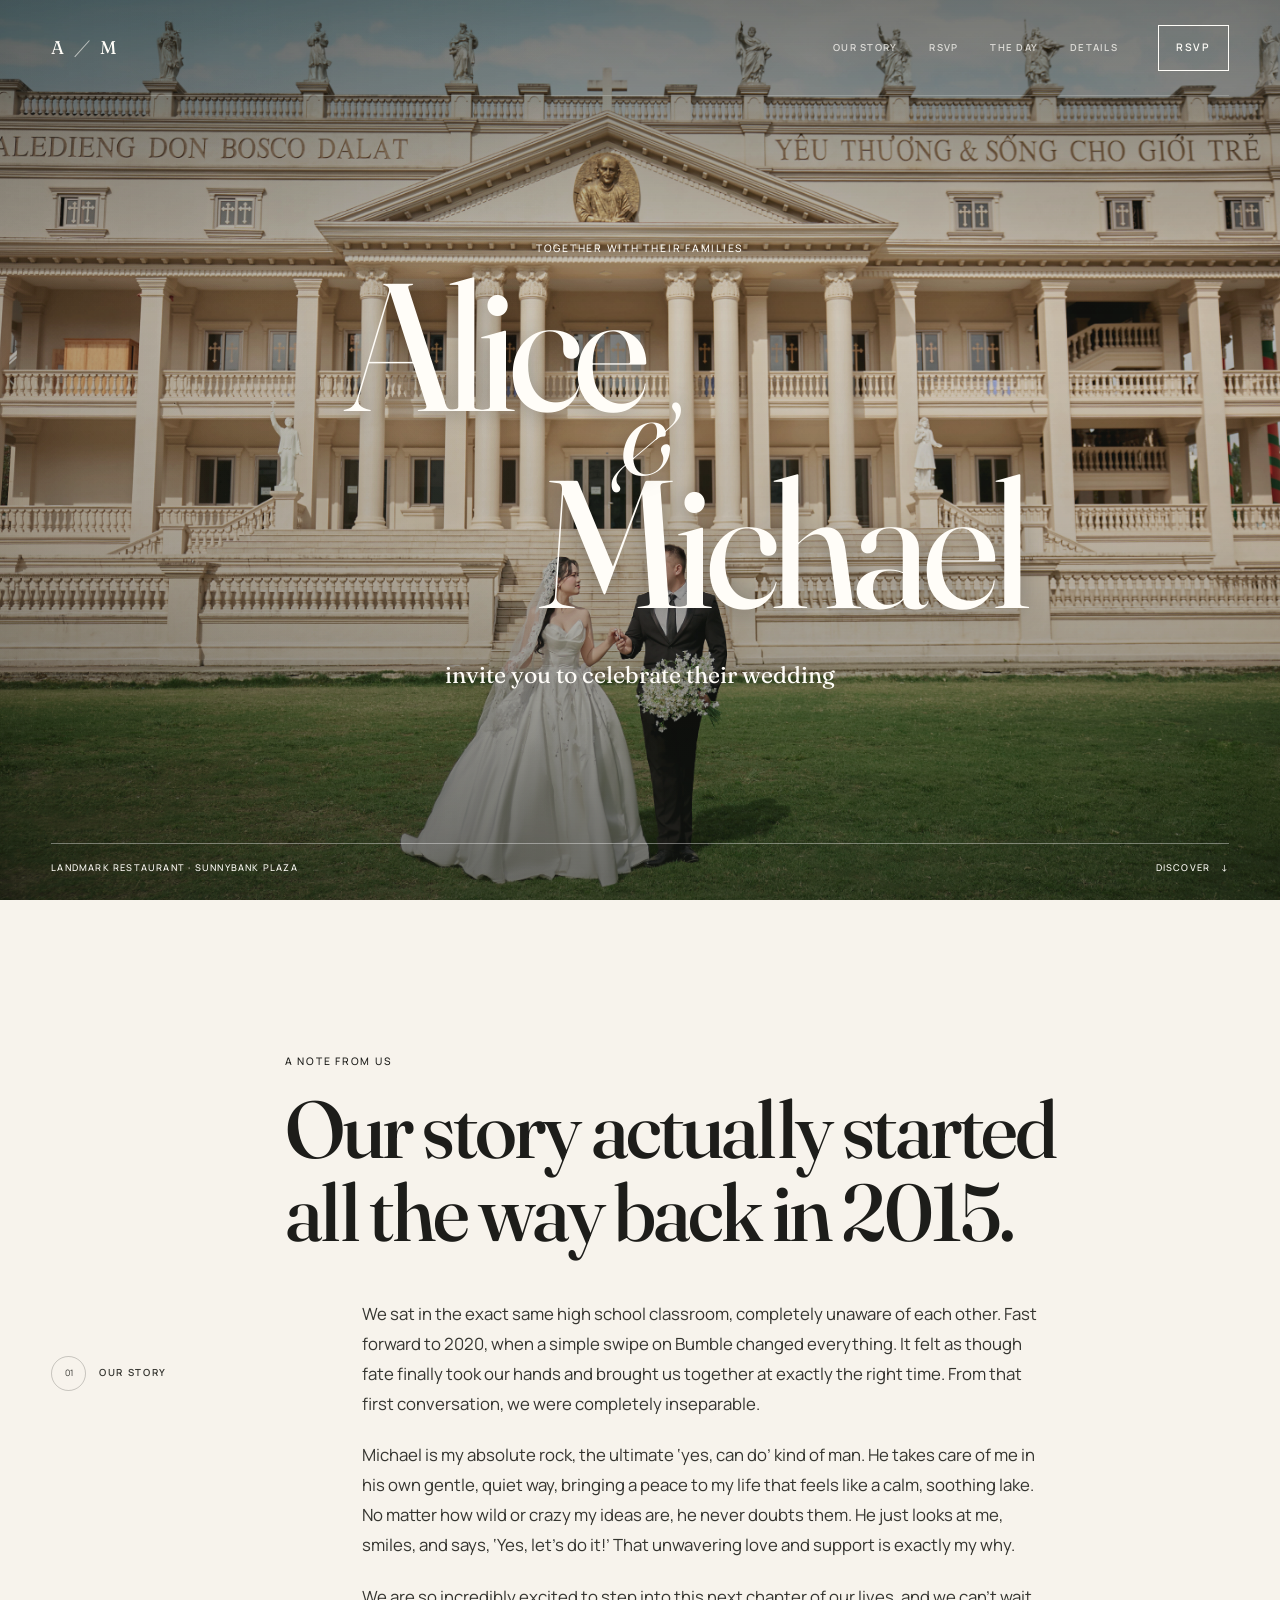
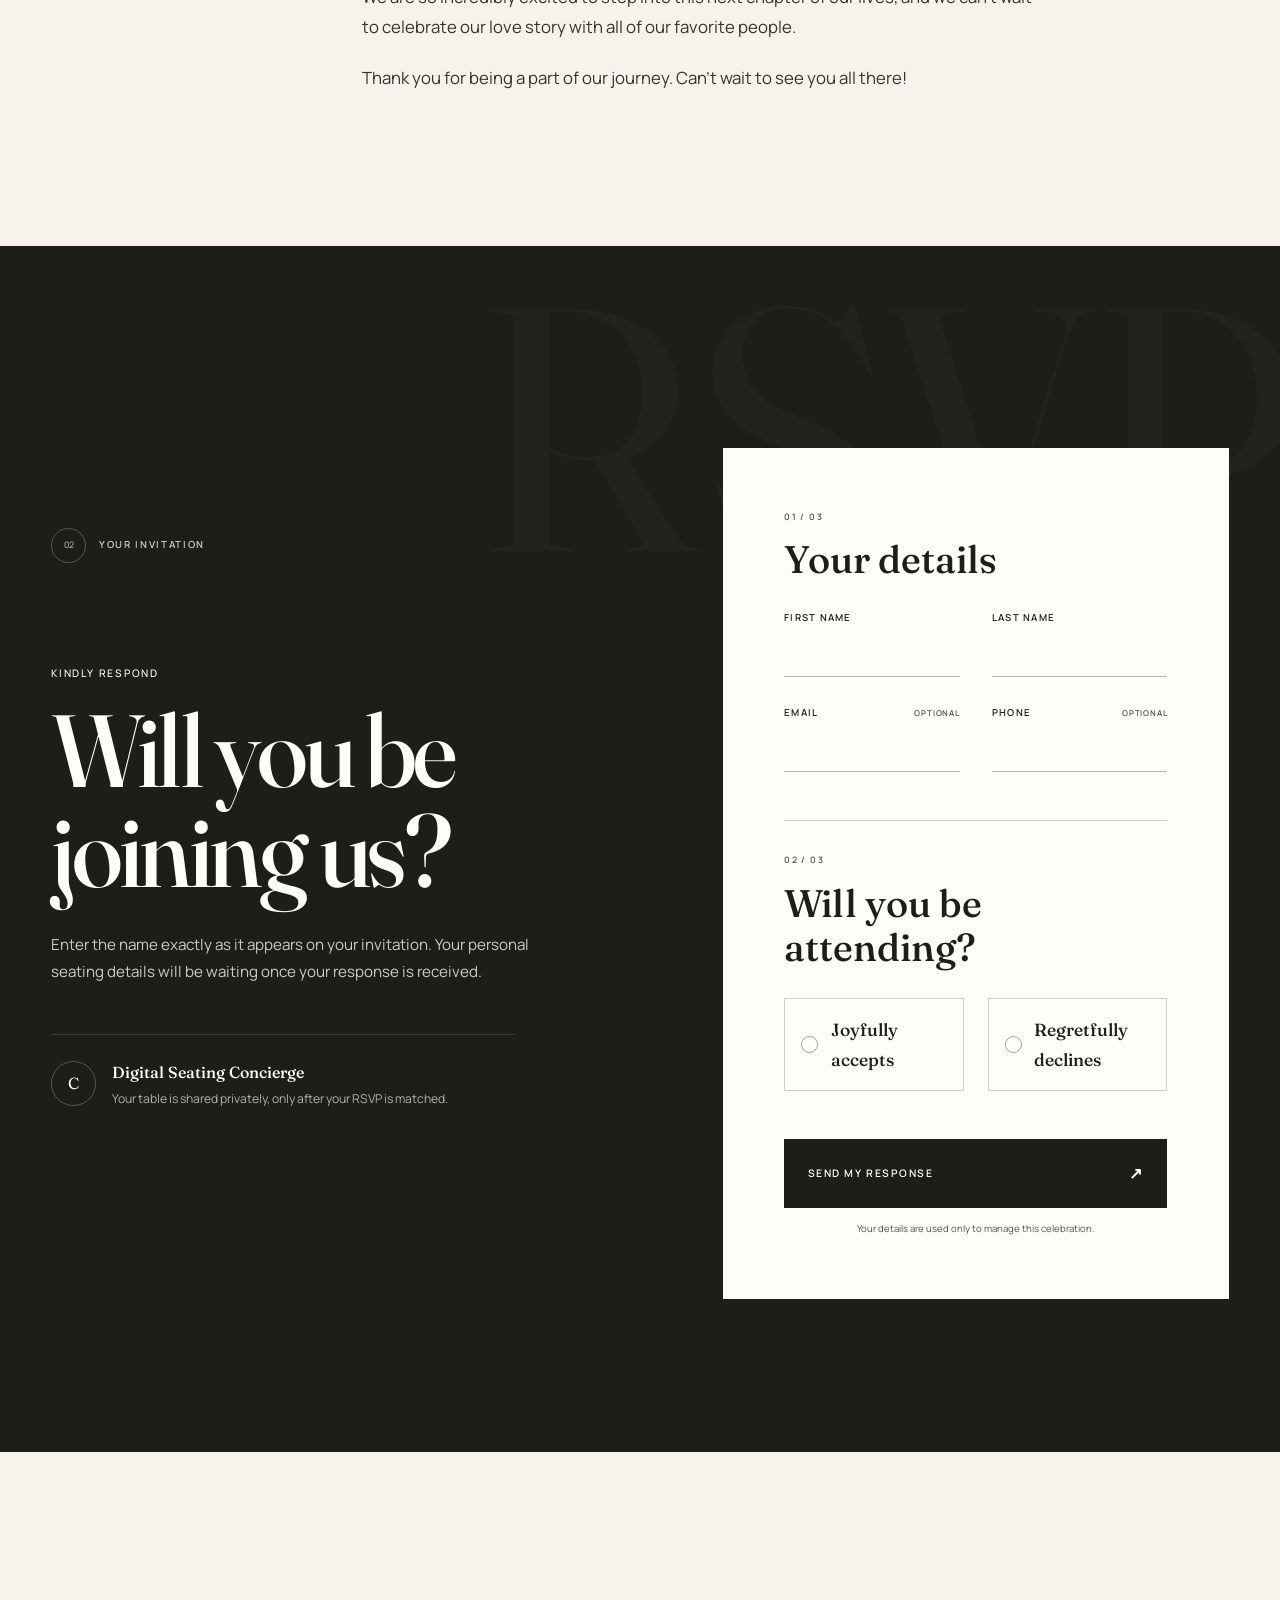
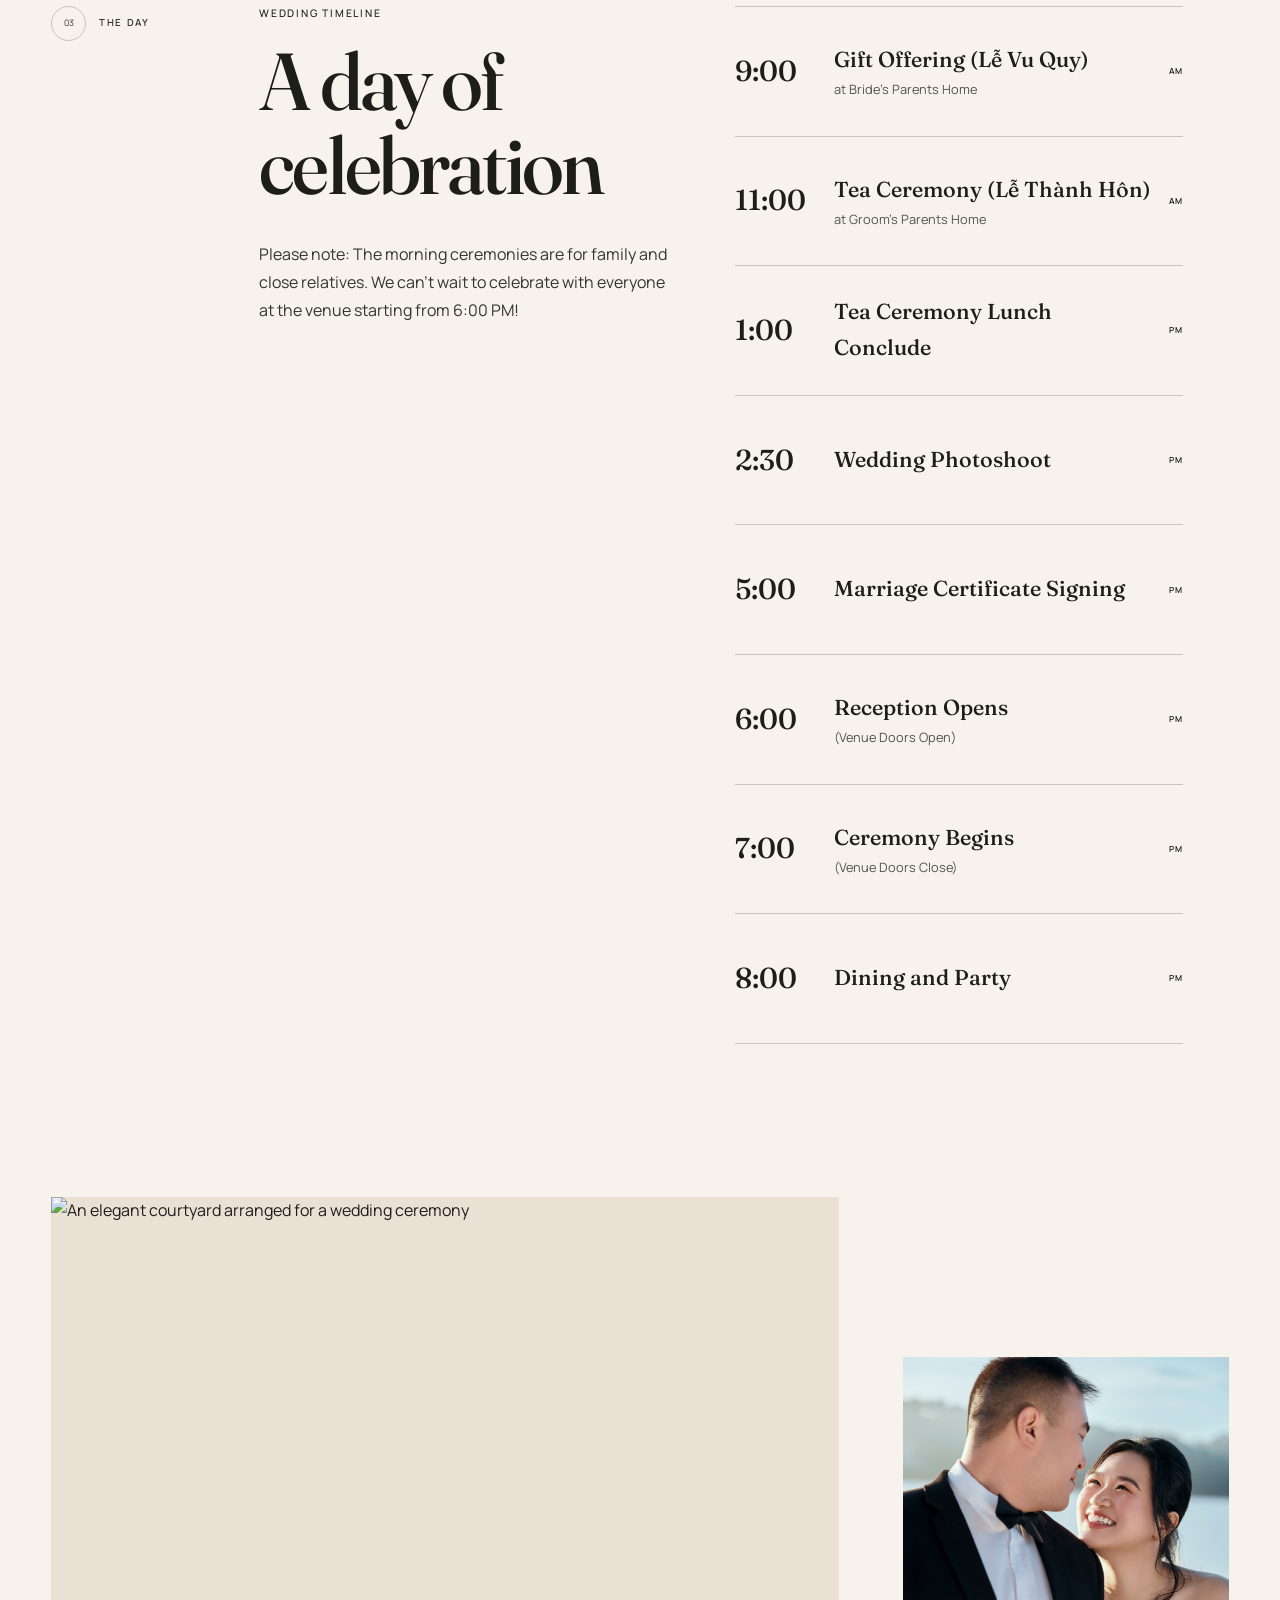
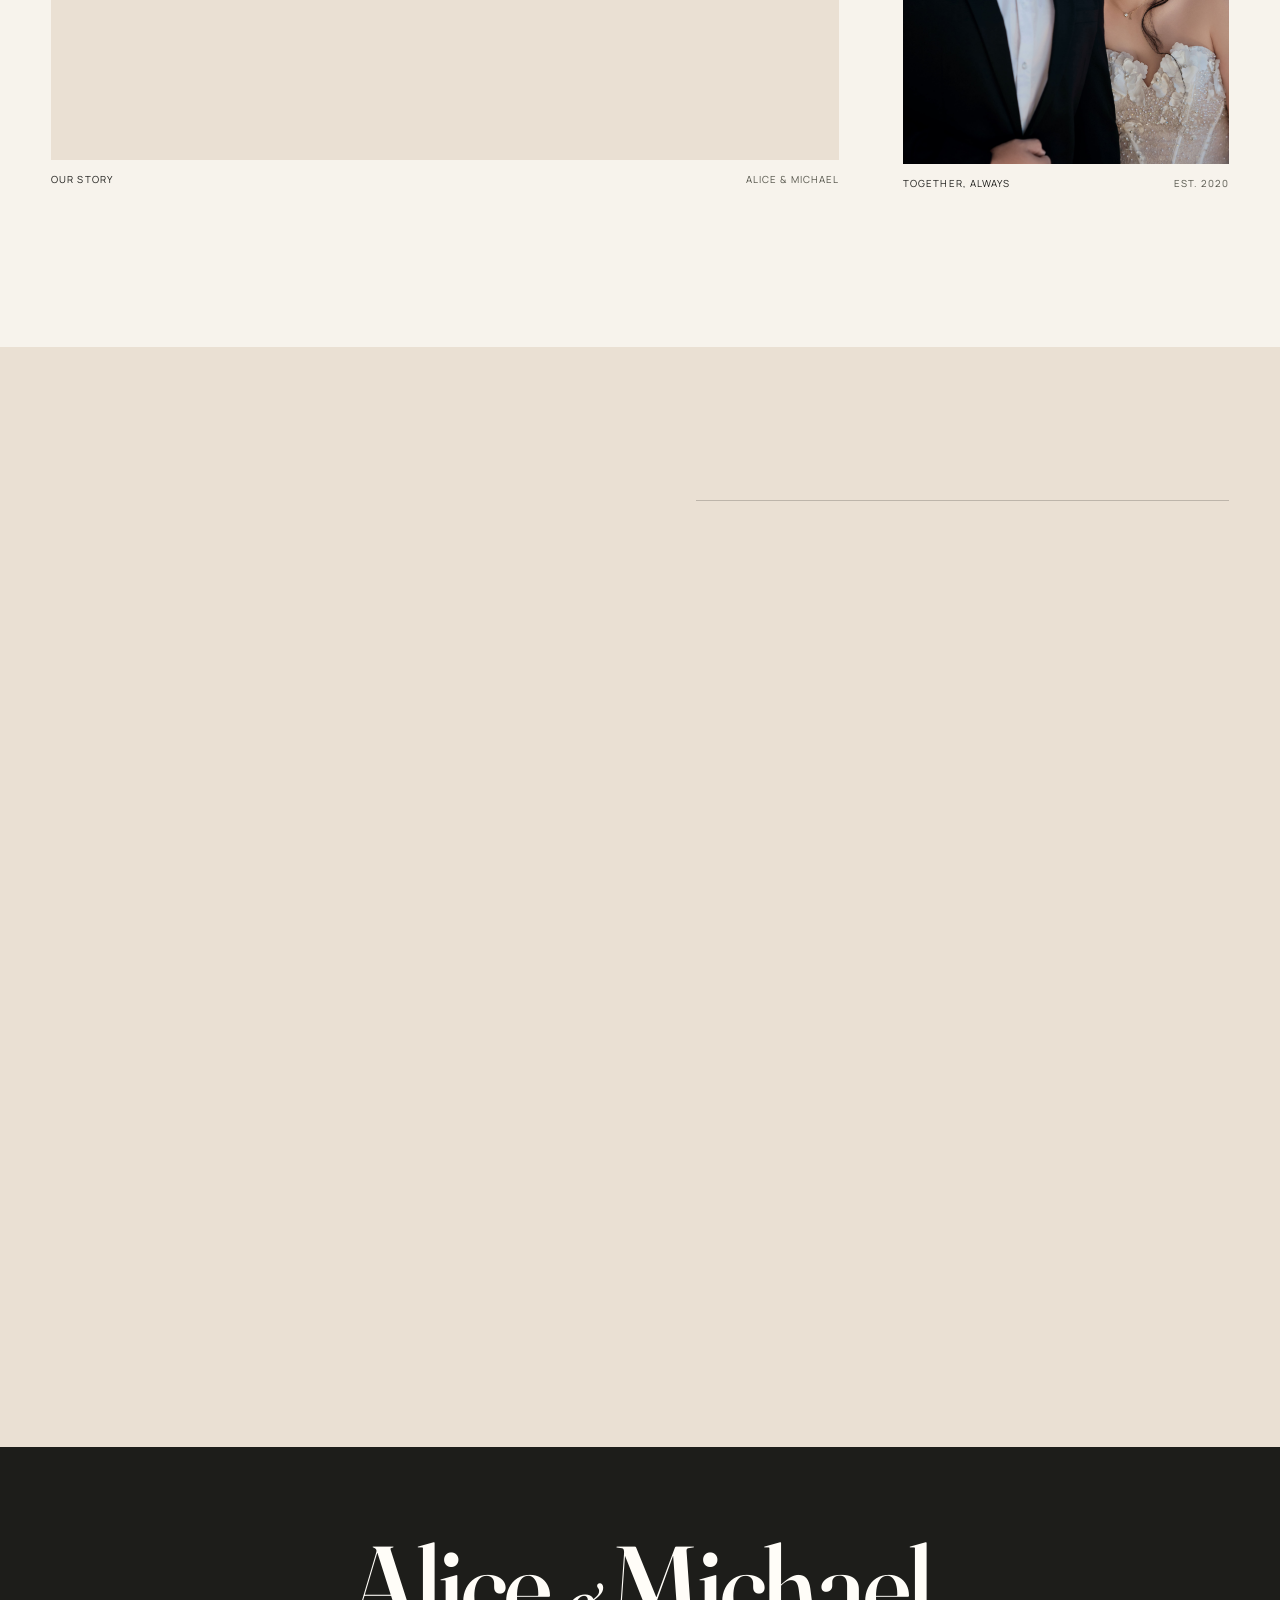
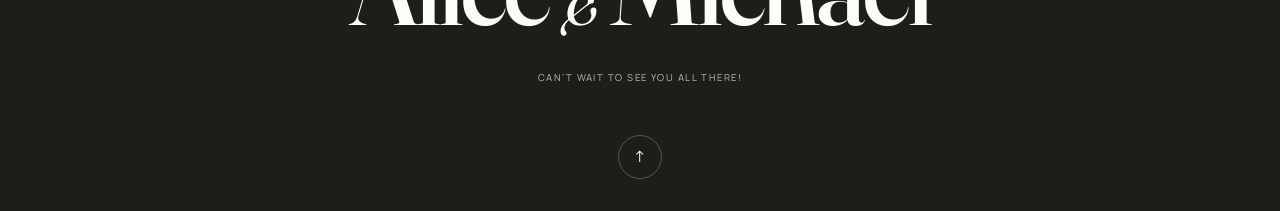
==== commit ce6651d8: "image upload" ====
--- a/index.html
+++ b/index.html
@@ -36,7 +36,7 @@
   <main id="main">
     <section class="hero" id="top" aria-labelledby="hero-title">
       <div class="hero__media" data-parallax>
-        <img src="assets/images/hero-couple.jpg" width="1536" height="1024" alt="A couple walking together through a sunlit stone loggia">
+        <img src="hero-img-high-quality.jpg" width="1536" height="1024" alt="A couple walking together through a sunlit stone loggia">
       </div>
       <div class="hero__veil"></div>
       <div class="hero__content">
@@ -256,12 +256,12 @@
 
     <section class="editorial-gallery" aria-label="Wedding celebration inspiration">
       <figure class="gallery-main reveal">
-        <div class="gallery-image"><img src="assets/images/ceremony-courtyard.jpg" width="1536" height="1024" loading="lazy" alt="An elegant courtyard arranged for a wedding ceremony"></div>
-        <figcaption><span>The ceremony</span><span>Alice &amp; Michael</span></figcaption>
+        <div class="gallery-image"><img src="couple-photo-landscape.jpg" width="1536" height="1024" loading="lazy" alt="An elegant courtyard arranged for a wedding ceremony"></div>
+        <figcaption><span>OUR STORY</span><span>Alice &amp; Michael</span></figcaption>
       </figure>
       <figure class="gallery-detail reveal">
-        <div class="gallery-image"><img src="assets/images/reception-table.jpg" width="1122" height="1402" loading="lazy" alt="An elegant reception table set with linen, ceramics and white flowers"></div>
-        <figcaption><span>The reception</span><span>Dining &amp; celebration</span></figcaption>
+        <div class="gallery-image"><img src="couple-photo-portrait.jpg" width="1122" height="1402" loading="lazy" alt="An elegant reception table set with linen, ceramics and white flowers"></div>
+        <figcaption><span>TOGETHER, ALWAYS</span><span>EST. 2020</span></figcaption>
       </figure>
     </section>
 
--- a/assets/css/style.css
+++ b/assets/css/style.css
@@ -38,6 +38,7 @@
 
 body.menu-open {
   overflow: hidden;
+  overscroll-behavior: none;
 }
 
 ::selection {
@@ -96,11 +97,11 @@
   top: 0;
   left: 0;
   width: 100%;
-  height: 5rem;
+  height: calc(5rem + env(safe-area-inset-top));
   display: flex;
   align-items: center;
   justify-content: space-between;
-  padding: 0 var(--page-pad);
+  padding: env(safe-area-inset-top) var(--page-pad) 0;
   color: var(--chalk);
   transition:
     height 450ms var(--ease),
@@ -122,7 +123,7 @@
 
 .site-header.is-scrolled,
 .site-header.menu-active {
-  height: 4.4rem;
+  height: calc(4.4rem + env(safe-area-inset-top));
   border-color: var(--line);
   background: rgba(247, 243, 236, 0.94);
   color: var(--ink);
@@ -130,7 +131,9 @@
 }
 
 .site-header.menu-active {
-  background: var(--paper);
+  z-index: 9000;
+  background: transparent;
+  backdrop-filter: none;
 }
 
 .wordmark {
@@ -156,10 +159,12 @@
 .menu-button {
   position: relative;
   z-index: 2;
+  min-height: 2.75rem;
   display: inline-flex;
   align-items: center;
+  justify-content: flex-end;
   gap: 0.7rem;
-  padding: 0;
+  padding: 0.5rem 0 0.5rem 0.5rem;
   border: 0;
   background: transparent;
   cursor: pointer;
@@ -210,25 +215,39 @@
   position: fixed;
   z-index: 1;
   inset: 0;
+  width: 100vw;
+  height: 100vh;
+  height: 100dvh;
+  max-width: none;
+  max-height: none;
   display: flex;
   flex-direction: column;
   align-items: flex-start;
   justify-content: center;
-  gap: 0.35rem;
-  padding: 7rem var(--page-pad) 3rem;
+  gap: clamp(0.8rem, 2.1vh, 1.35rem);
+  padding:
+    calc(4.75rem + max(1.5rem, env(safe-area-inset-top)))
+    max(var(--page-pad), calc(1.25rem + env(safe-area-inset-right)))
+    max(3.5rem, calc(2rem + env(safe-area-inset-bottom)))
+    max(var(--page-pad), calc(1.25rem + env(safe-area-inset-left)));
+  overflow-x: hidden;
+  overflow-y: auto;
+  overscroll-behavior: contain;
+  -webkit-overflow-scrolling: touch;
   visibility: hidden;
   opacity: 0;
   background: var(--paper);
   color: var(--ink);
-  transition: visibility 0s linear 600ms, opacity 400ms ease;
+  pointer-events: none;
+  transition: visibility 0s linear 400ms, opacity 400ms ease;
 }
 
 .site-menu::after {
   content: "Alice & Michael  —  Wedding Celebration";
   position: absolute;
-  right: var(--page-pad);
-  bottom: 2rem;
-  left: var(--page-pad);
+  right: max(var(--page-pad), calc(1.25rem + env(safe-area-inset-right)));
+  bottom: max(1.5rem, env(safe-area-inset-bottom));
+  left: max(var(--page-pad), calc(1.25rem + env(safe-area-inset-left)));
   padding-top: 1rem;
   border-top: 1px solid var(--line);
   color: var(--ink-soft);
@@ -240,14 +259,15 @@
 .site-menu.is-open {
   visibility: visible;
   opacity: 1;
+  pointer-events: auto;
   transition: visibility 0s, opacity 400ms ease;
 }
 
 .site-menu > a:not(.site-menu__rsvp) {
   display: block;
   font-family: var(--serif);
-  font-size: clamp(2.6rem, 13vw, 5.2rem);
-  line-height: 1.08;
+  font-size: clamp(2.4rem, 11vw, 4.75rem);
+  line-height: 1;
   transform: translateY(2rem);
   opacity: 0;
   transition: transform 550ms var(--ease), opacity 400ms ease;
@@ -296,10 +316,10 @@
 
 .hero__media img {
   width: 100%;
-  height: 112%;
-  object-fit: cover;
+  height: 100%;
   object-position: 61% center;
   will-change: transform;
+  opacity: 80%;
 }
 
 .hero__veil {
@@ -1639,6 +1659,7 @@
 @media (min-width: 62rem) {
   .site-header {
     height: 6rem;
+    padding: 0 var(--page-pad);
   }
 
   .site-header.is-scrolled {
@@ -1653,14 +1674,18 @@
     position: static;
     width: auto;
     height: auto;
+    max-width: none;
+    max-height: none;
     flex-direction: row;
     align-items: center;
     gap: 2rem;
     padding: 0;
+    overflow: visible;
     visibility: visible;
     opacity: 1;
     background: none;
     color: inherit;
+    pointer-events: auto;
     transition: none;
   }
 
@@ -1806,6 +1831,16 @@
   }
 }
 
+@media (max-width: 61.99rem) and (max-height: 36rem) {
+  .site-menu {
+    justify-content: flex-start;
+  }
+
+  .site-menu::after {
+    display: none;
+  }
+}
+
 @media (min-width: 78rem) {
   .intro .date-card {
     margin-right: 8%;
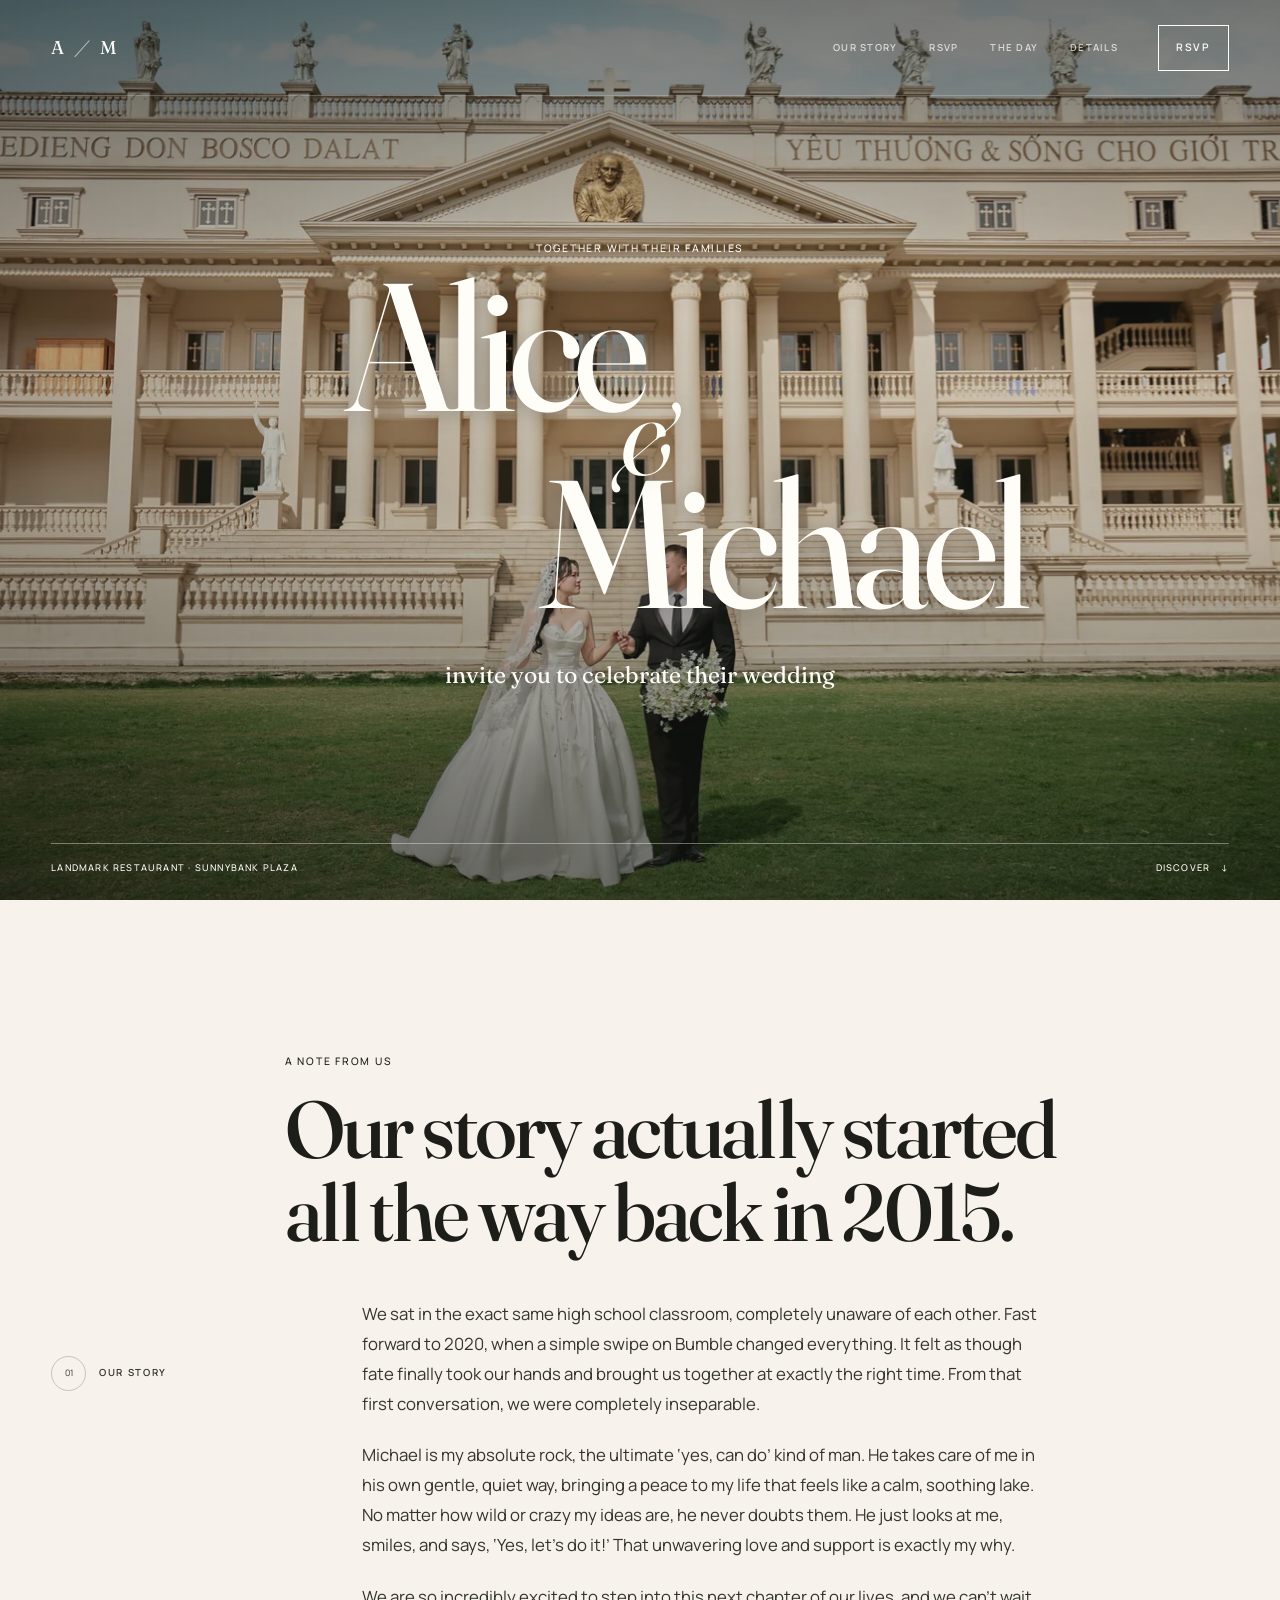
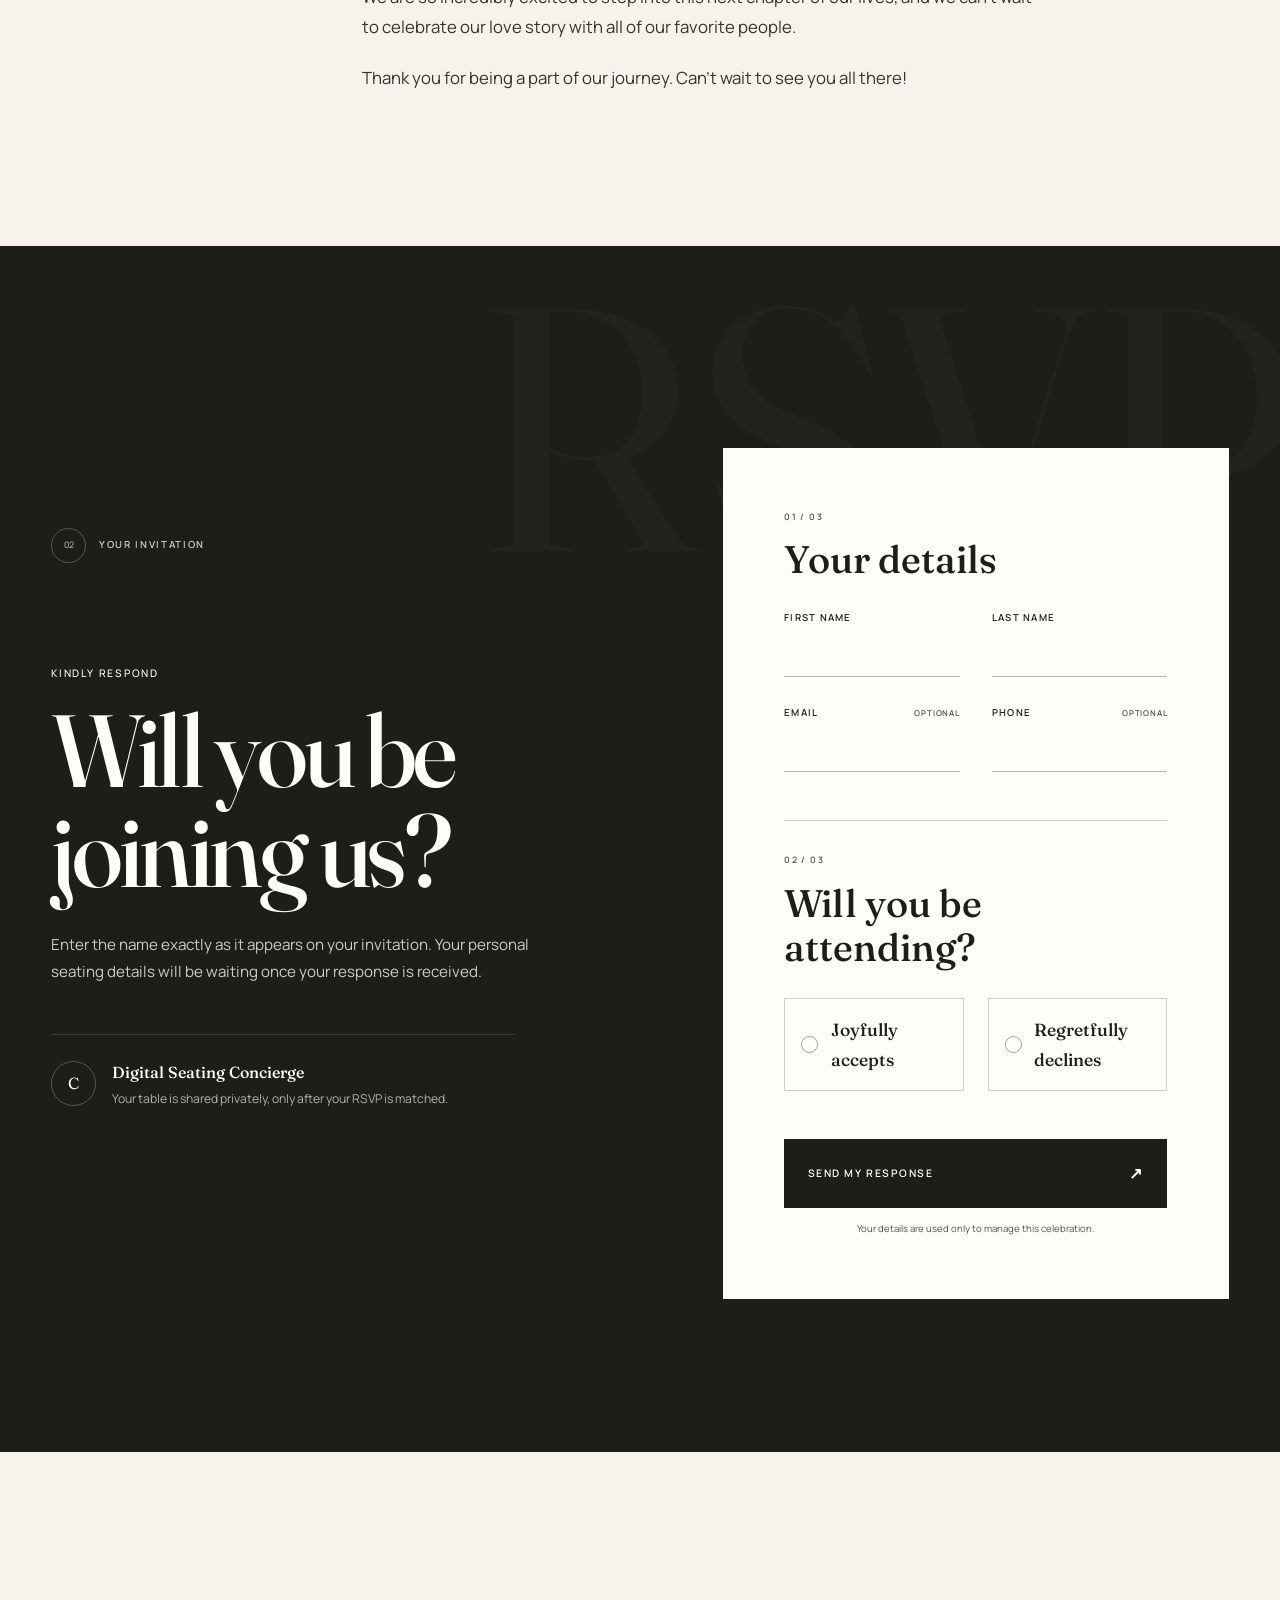
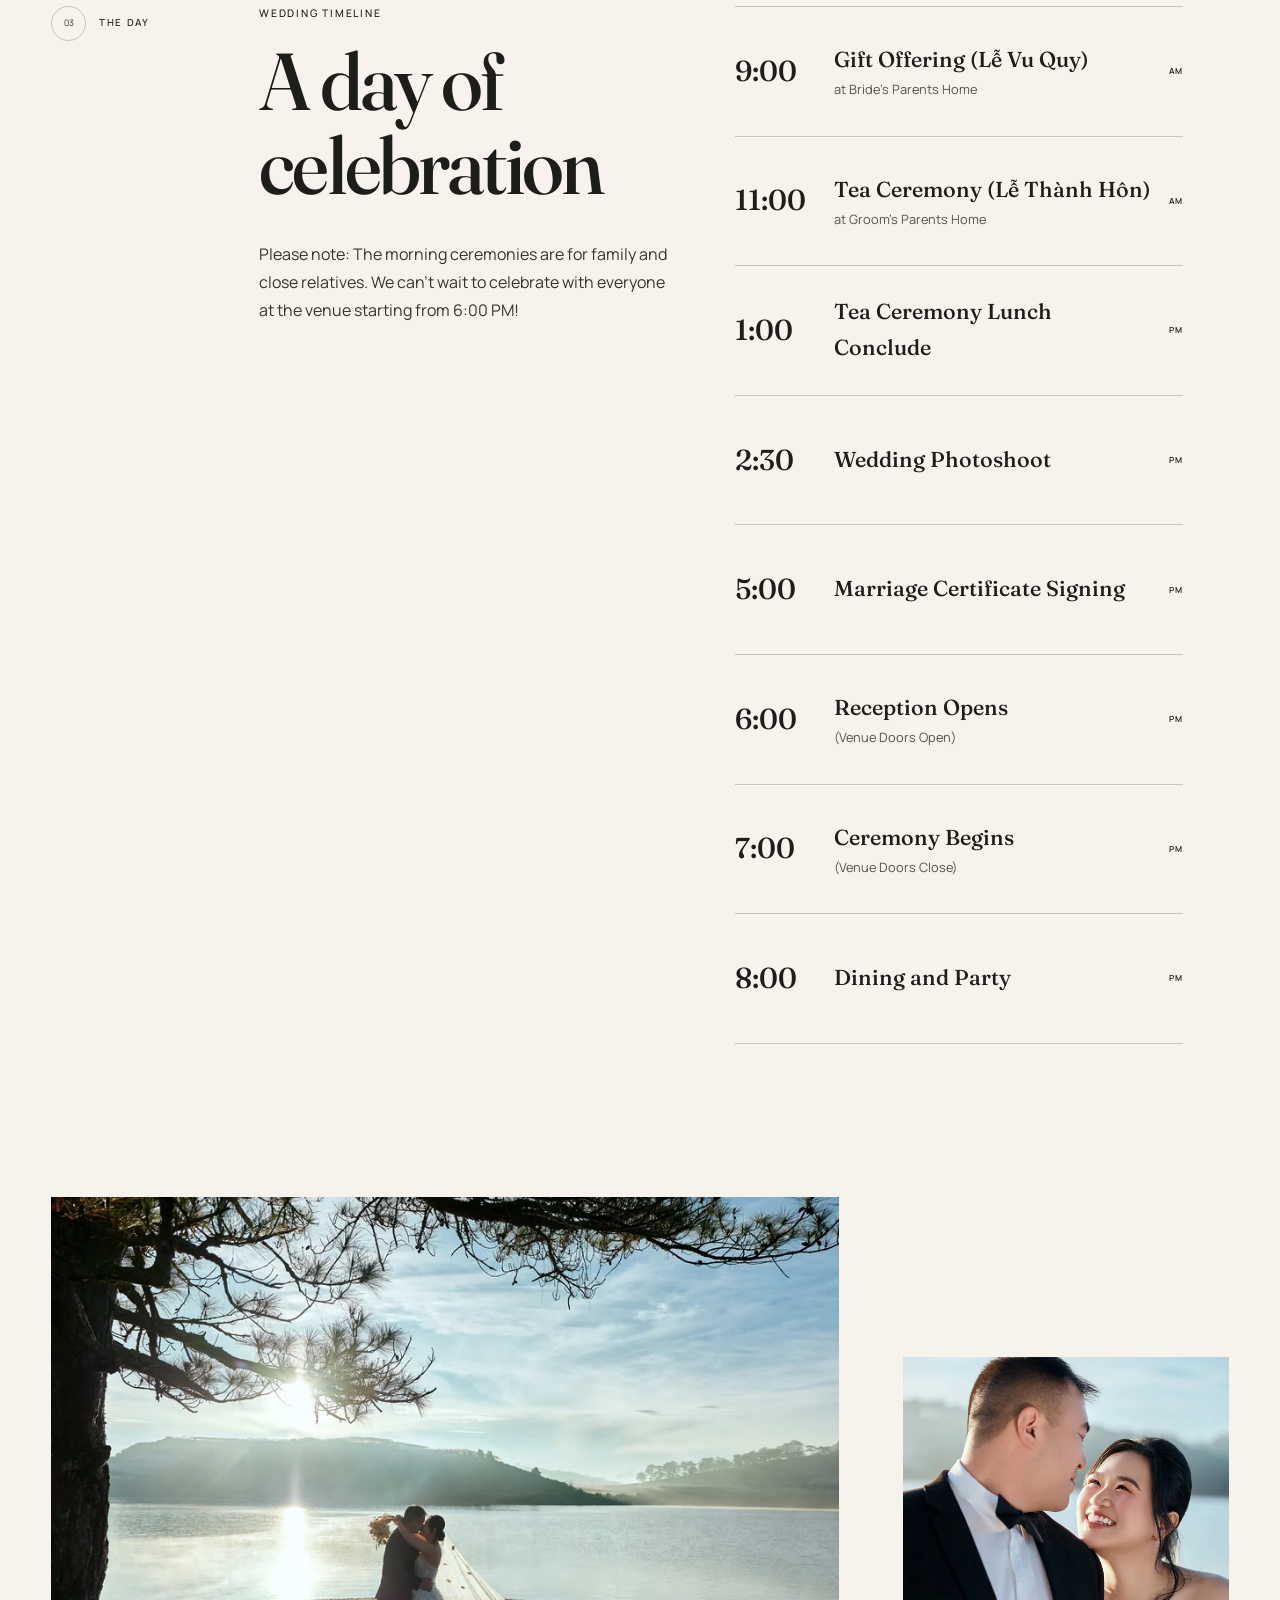
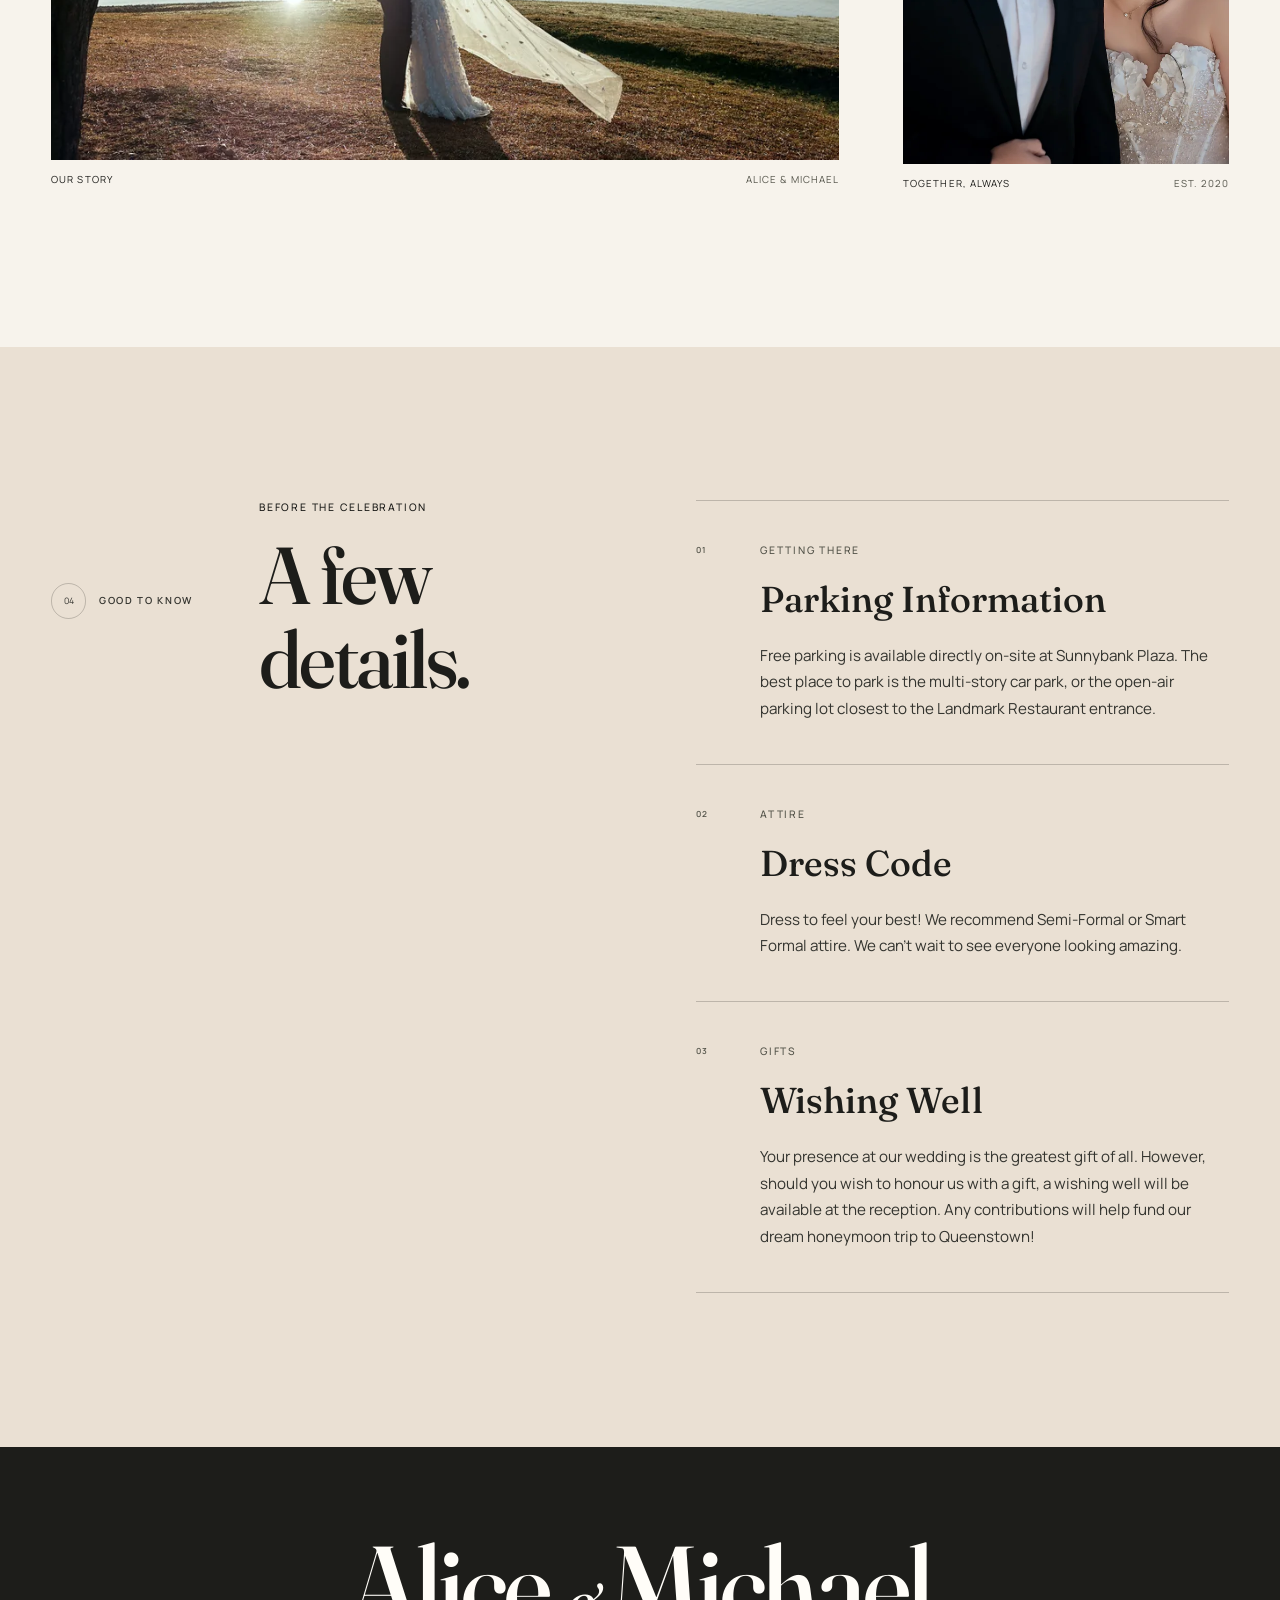
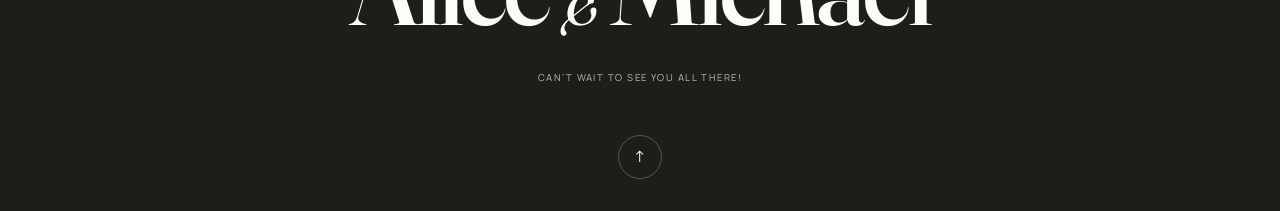
==== commit bcb47cd9: "image loading speed upgrade with variants" ====
--- a/index.html
+++ b/index.html
@@ -9,7 +9,15 @@
   <link rel="preconnect" href="https://fonts.googleapis.com">
   <link rel="preconnect" href="https://fonts.gstatic.com" crossorigin>
   <link href="https://fonts.googleapis.com/css2?family=Fraunces:opsz,wght@9..144,400;9..144,500;9..144,600&amp;family=Manrope:wght@400;500;600&amp;display=swap" rel="stylesheet">
-  <link rel="preload" href="assets/images/hero-couple.jpg" as="image">
+  <link
+    rel="preload"
+    as="image"
+    href="assets/images/optimized/hero-couple-2000.webp"
+    imagesrcset="assets/images/optimized/hero-couple-640.webp 640w, assets/images/optimized/hero-couple-960.webp 960w, assets/images/optimized/hero-couple-1400.webp 1400w, assets/images/optimized/hero-couple-2000.webp 2000w, assets/images/optimized/hero-couple-2400.webp 2400w"
+    imagesizes="(max-aspect-ratio: 3/2) 150vh, 100vw"
+    type="image/webp"
+    fetchpriority="high"
+  >
   <link rel="stylesheet" href="assets/css/style.css">
   <script src="assets/js/main.js" defer></script>
 </head>
@@ -36,7 +44,21 @@
   <main id="main">
     <section class="hero" id="top" aria-labelledby="hero-title">
       <div class="hero__media" data-parallax>
-        <img src="hero-img-high-quality.jpg" width="1536" height="1024" alt="A couple walking together through a sunlit stone loggia">
+        <picture>
+          <source
+            type="image/webp"
+            srcset="assets/images/optimized/hero-couple-640.webp 640w, assets/images/optimized/hero-couple-960.webp 960w, assets/images/optimized/hero-couple-1400.webp 1400w, assets/images/optimized/hero-couple-2000.webp 2000w, assets/images/optimized/hero-couple-2400.webp 2400w"
+            sizes="(max-aspect-ratio: 3/2) 150vh, 100vw"
+          >
+          <img
+            src="assets/images/optimized/hero-couple-2000.webp"
+            width="2400"
+            height="1600"
+            alt="A bride and groom holding hands in front of a grand columned building"
+            decoding="async"
+            fetchpriority="high"
+          >
+        </picture>
       </div>
       <div class="hero__veil"></div>
       <div class="hero__content">
@@ -256,11 +278,43 @@
 
     <section class="editorial-gallery" aria-label="Wedding celebration inspiration">
       <figure class="gallery-main reveal">
-        <div class="gallery-image"><img src="couple-photo-landscape.jpg" width="1536" height="1024" loading="lazy" alt="An elegant courtyard arranged for a wedding ceremony"></div>
+        <div class="gallery-image">
+          <picture>
+            <source
+              type="image/webp"
+              srcset="assets/images/optimized/couple-landscape-640.webp 640w, assets/images/optimized/couple-landscape-960.webp 960w, assets/images/optimized/couple-landscape-1400.webp 1400w, assets/images/optimized/couple-landscape-2000.webp 2000w"
+              sizes="(max-width: 61.99rem) 92vw, 68vw"
+            >
+            <img
+              src="assets/images/optimized/couple-landscape-1400.webp"
+              width="2000"
+              height="1333"
+              loading="lazy"
+              decoding="async"
+              alt="A bride and groom embracing beside a sunlit lake beneath pine trees"
+            >
+          </picture>
+        </div>
         <figcaption><span>OUR STORY</span><span>Alice &amp; Michael</span></figcaption>
       </figure>
       <figure class="gallery-detail reveal">
-        <div class="gallery-image"><img src="couple-photo-portrait.jpg" width="1122" height="1402" loading="lazy" alt="An elegant reception table set with linen, ceramics and white flowers"></div>
+        <div class="gallery-image">
+          <picture>
+            <source
+              type="image/webp"
+              srcset="assets/images/optimized/couple-portrait-640.webp 640w, assets/images/optimized/couple-portrait-960.webp 960w, assets/images/optimized/couple-portrait-1400.webp 1400w"
+              sizes="(max-width: 61.99rem) 74vw, 27vw"
+            >
+            <img
+              src="assets/images/optimized/couple-portrait-960.webp"
+              width="1400"
+              height="2100"
+              loading="lazy"
+              decoding="async"
+              alt="A bride smiling up at the groom in a close portrait"
+            >
+          </picture>
+        </div>
         <figcaption><span>TOGETHER, ALWAYS</span><span>EST. 2020</span></figcaption>
       </figure>
     </section>
--- a/assets/css/style.css
+++ b/assets/css/style.css
@@ -314,12 +314,26 @@
   animation: hero-settle 1.7s var(--ease) both;
 }
 
+.hero__media picture,
+.gallery-image picture {
+  width: 100%;
+  height: 100%;
+  display: block;
+}
+
 .hero__media img {
   width: 100%;
   height: 100%;
   object-position: 61% center;
   will-change: transform;
   opacity: 80%;
+}
+
+@media (max-width: 1600px) {
+  .hero__media img {
+    object-position: 45% center !important;
+    object-fit: cover !important;
+  }
 }
 
 .hero__veil {
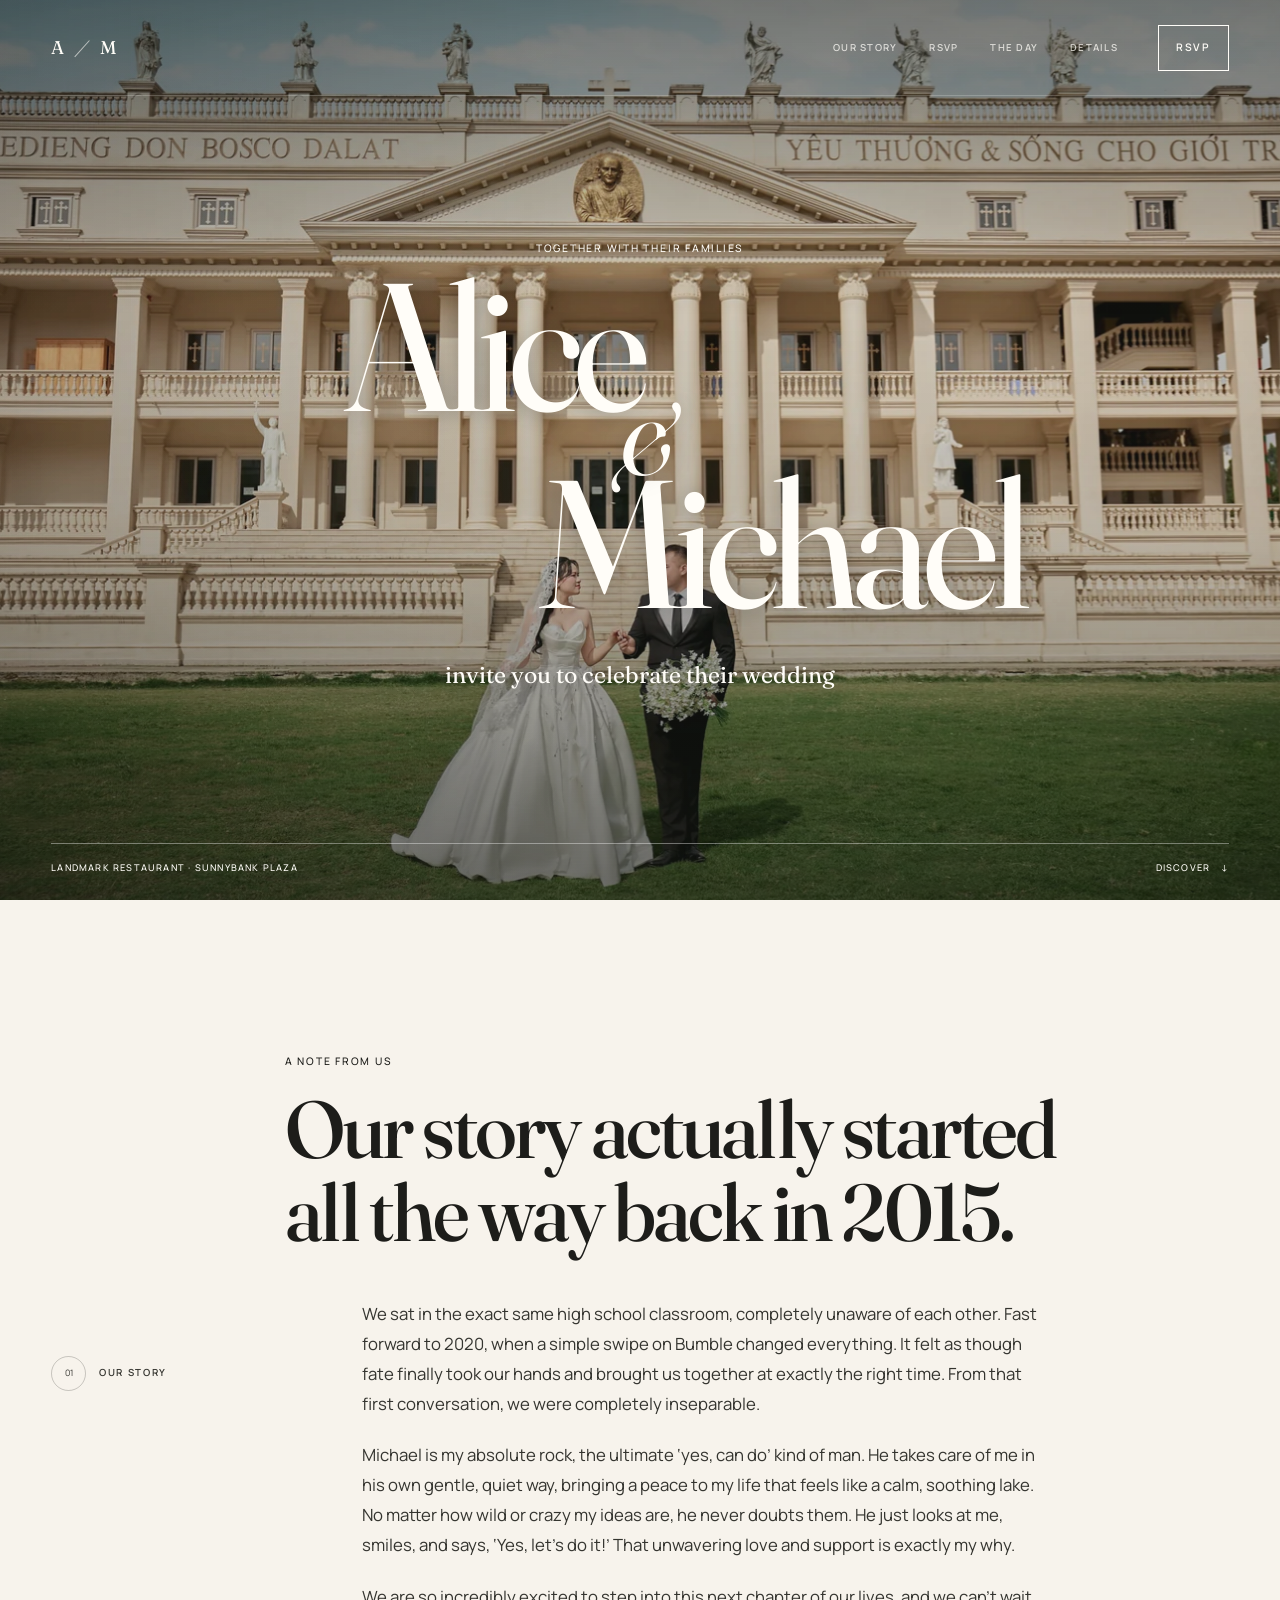
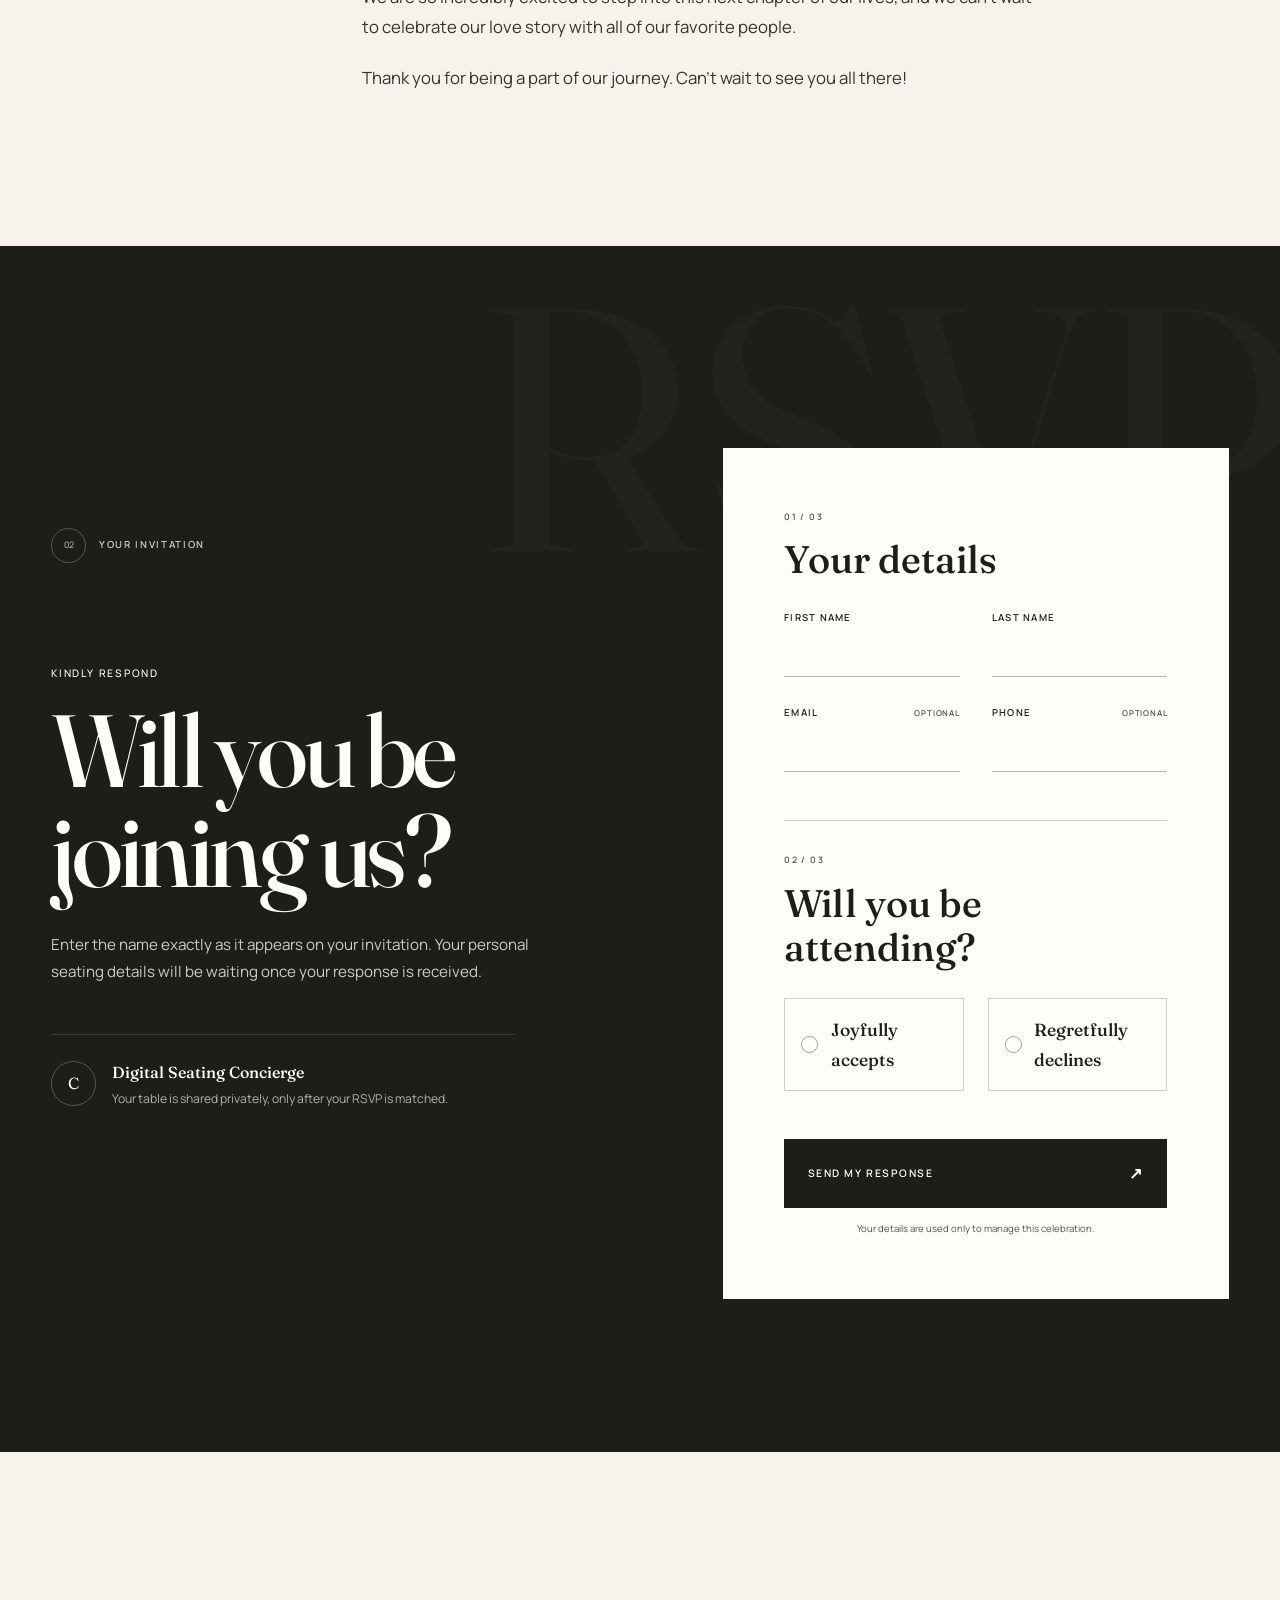
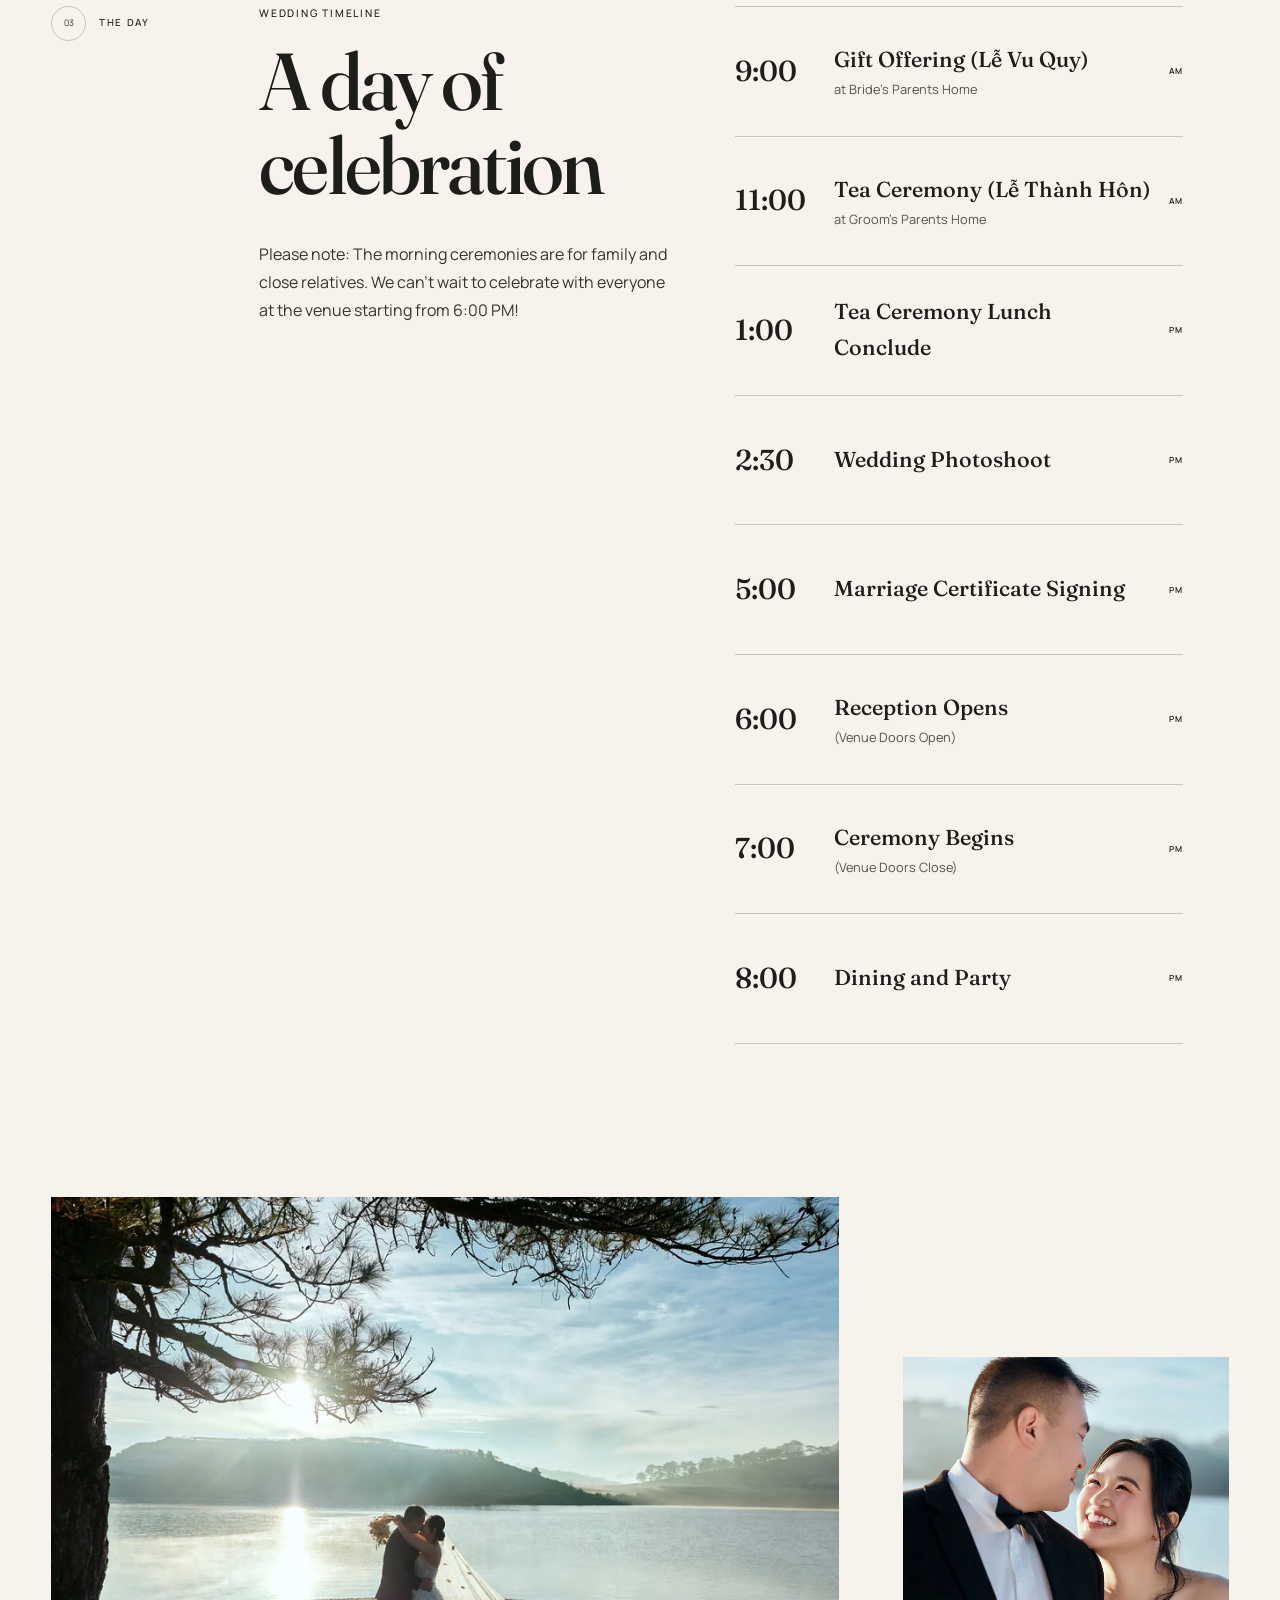
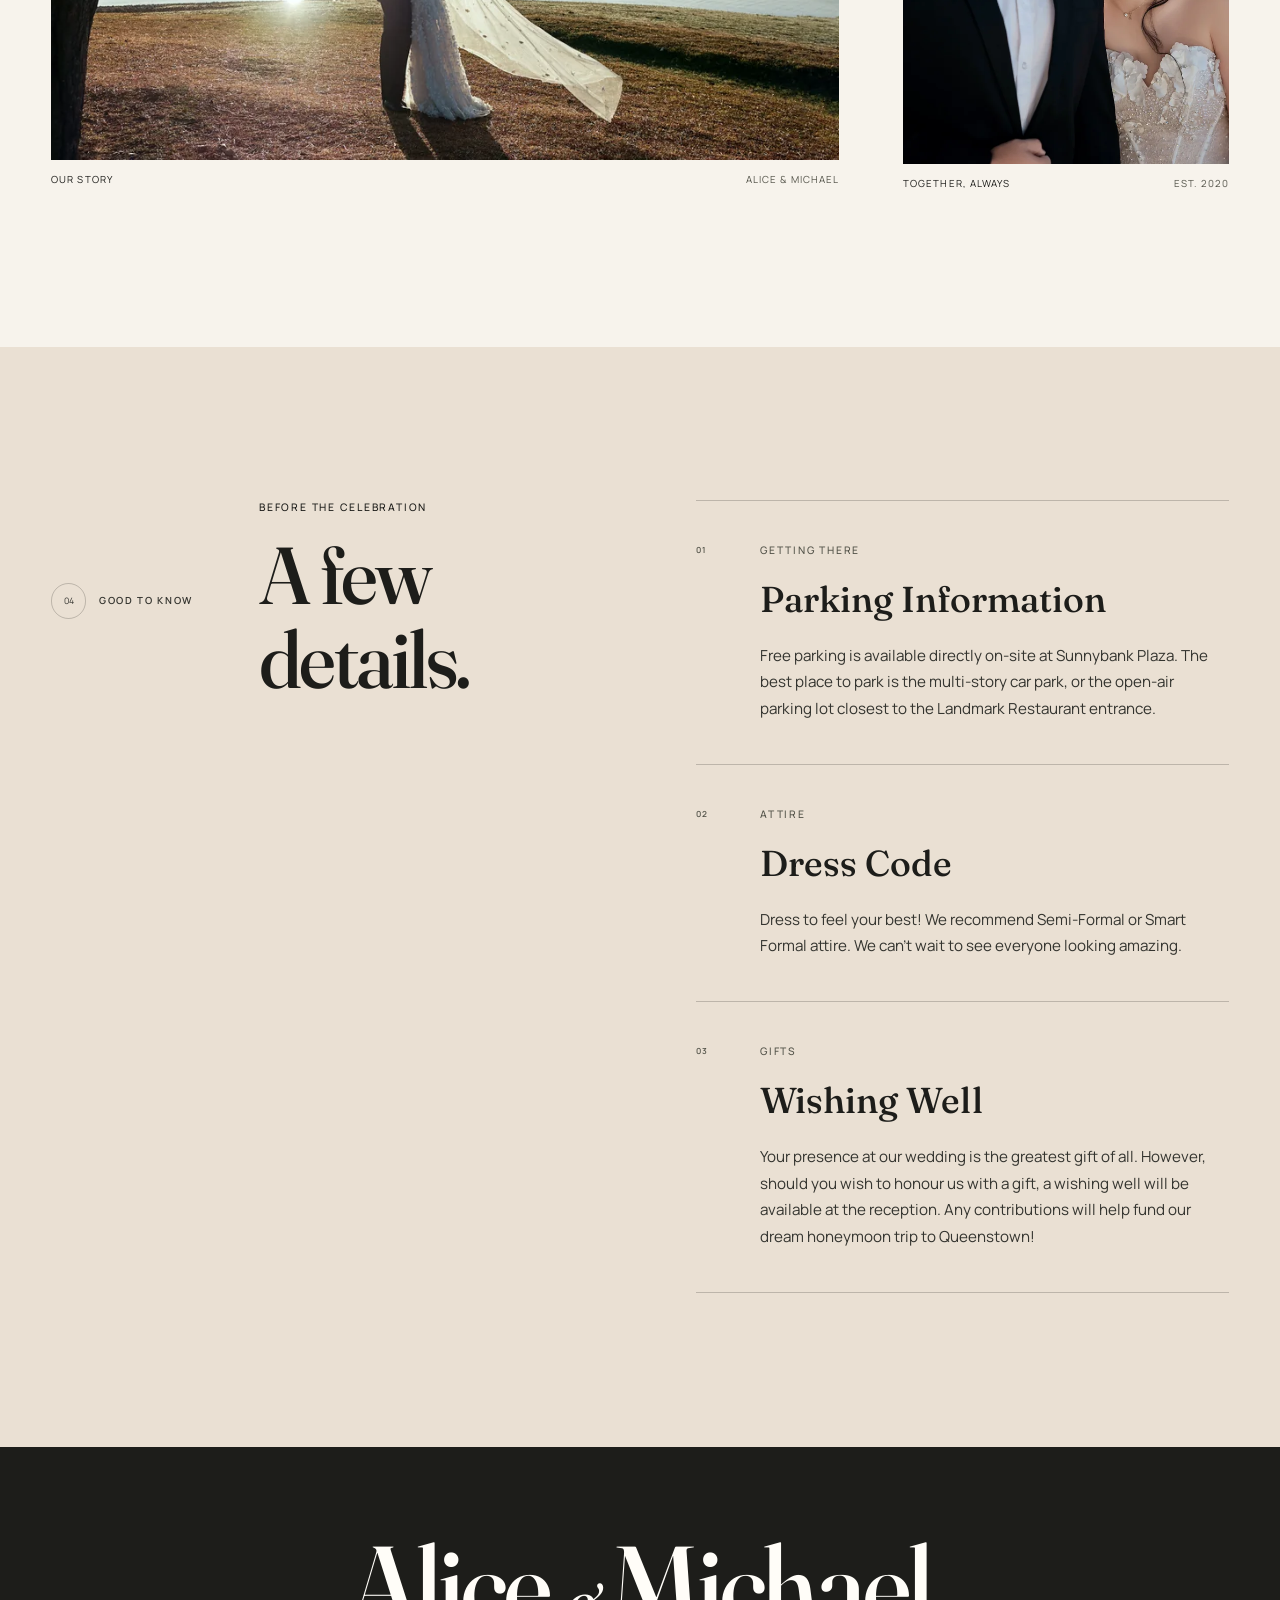
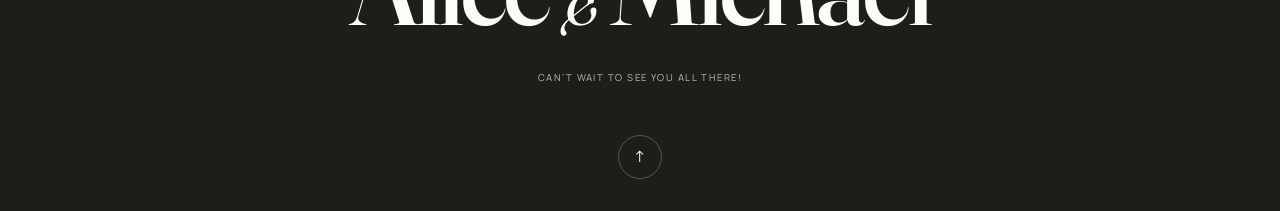
==== commit 9a350529: "mobile view fix hero" ====
--- a/index.html
+++ b/index.html
@@ -2,7 +2,7 @@
 <html lang="en">
 <head>
   <meta charset="utf-8">
-  <meta name="viewport" content="width=device-width, initial-scale=1">
+  <meta name="viewport" content="width=device-width, initial-scale=1, viewport-fit=cover">
   <meta name="theme-color" content="#1d1d1a">
   <meta name="description" content="Celebrate the wedding of Alice and Michael and RSVP for their special day.">
   <title>Alice &amp; Michael — Wedding Celebration</title>
--- a/assets/css/style.css
+++ b/assets/css/style.css
@@ -18,12 +18,21 @@
   box-sizing: border-box;
 }
 
+html,
+body {
+  min-height: 100%;
+}
+
 html {
+  background: var(--paper);
   scroll-behavior: smooth;
   scroll-padding-top: 5rem;
 }
 
 body {
+  min-height: 100vh;
+  min-height: 100svh;
+  min-height: 100dvh;
   margin: 0;
   overflow-x: hidden;
   background: var(--paper);
@@ -101,7 +110,11 @@
   display: flex;
   align-items: center;
   justify-content: space-between;
-  padding: env(safe-area-inset-top) var(--page-pad) 0;
+  padding:
+    env(safe-area-inset-top)
+    max(var(--page-pad), env(safe-area-inset-right))
+    0
+    max(var(--page-pad), env(safe-area-inset-left));
   color: var(--chalk);
   transition:
     height 450ms var(--ease),
@@ -113,9 +126,9 @@
 .site-header::after {
   content: "";
   position: absolute;
-  right: var(--page-pad);
+  right: max(var(--page-pad), env(safe-area-inset-right));
   bottom: 0;
-  left: var(--page-pad);
+  left: max(var(--page-pad), env(safe-area-inset-left));
   height: 1px;
   background: currentColor;
   opacity: 0.2;
@@ -217,6 +230,7 @@
   inset: 0;
   width: 100vw;
   height: 100vh;
+  height: 100svh;
   height: 100dvh;
   max-width: none;
   max-height: none;
@@ -294,7 +308,9 @@
 
 .hero {
   position: relative;
+  min-height: 100vh;
   min-height: 100svh;
+  min-height: 100dvh;
   display: flex;
   align-items: center;
   justify-content: center;
@@ -421,9 +437,9 @@
 .hero__footer {
   position: absolute;
   z-index: 1;
-  right: var(--page-pad);
-  bottom: 1.5rem;
-  left: var(--page-pad);
+  right: max(var(--page-pad), env(safe-area-inset-right));
+  bottom: max(1.5rem, calc(0.75rem + env(safe-area-inset-bottom)));
+  left: max(var(--page-pad), env(safe-area-inset-left));
   display: flex;
   align-items: center;
   justify-content: space-between;
@@ -1922,6 +1938,21 @@
   }
 }
 
+@supports (-webkit-touch-callout: none) and (not (height: 100dvh)) {
+  html {
+    height: -webkit-fill-available;
+  }
+
+  body,
+  .hero {
+    min-height: -webkit-fill-available;
+  }
+
+  .site-menu {
+    height: -webkit-fill-available;
+  }
+}
+
 @media (prefers-reduced-motion: reduce) {
   html {
     scroll-behavior: auto;
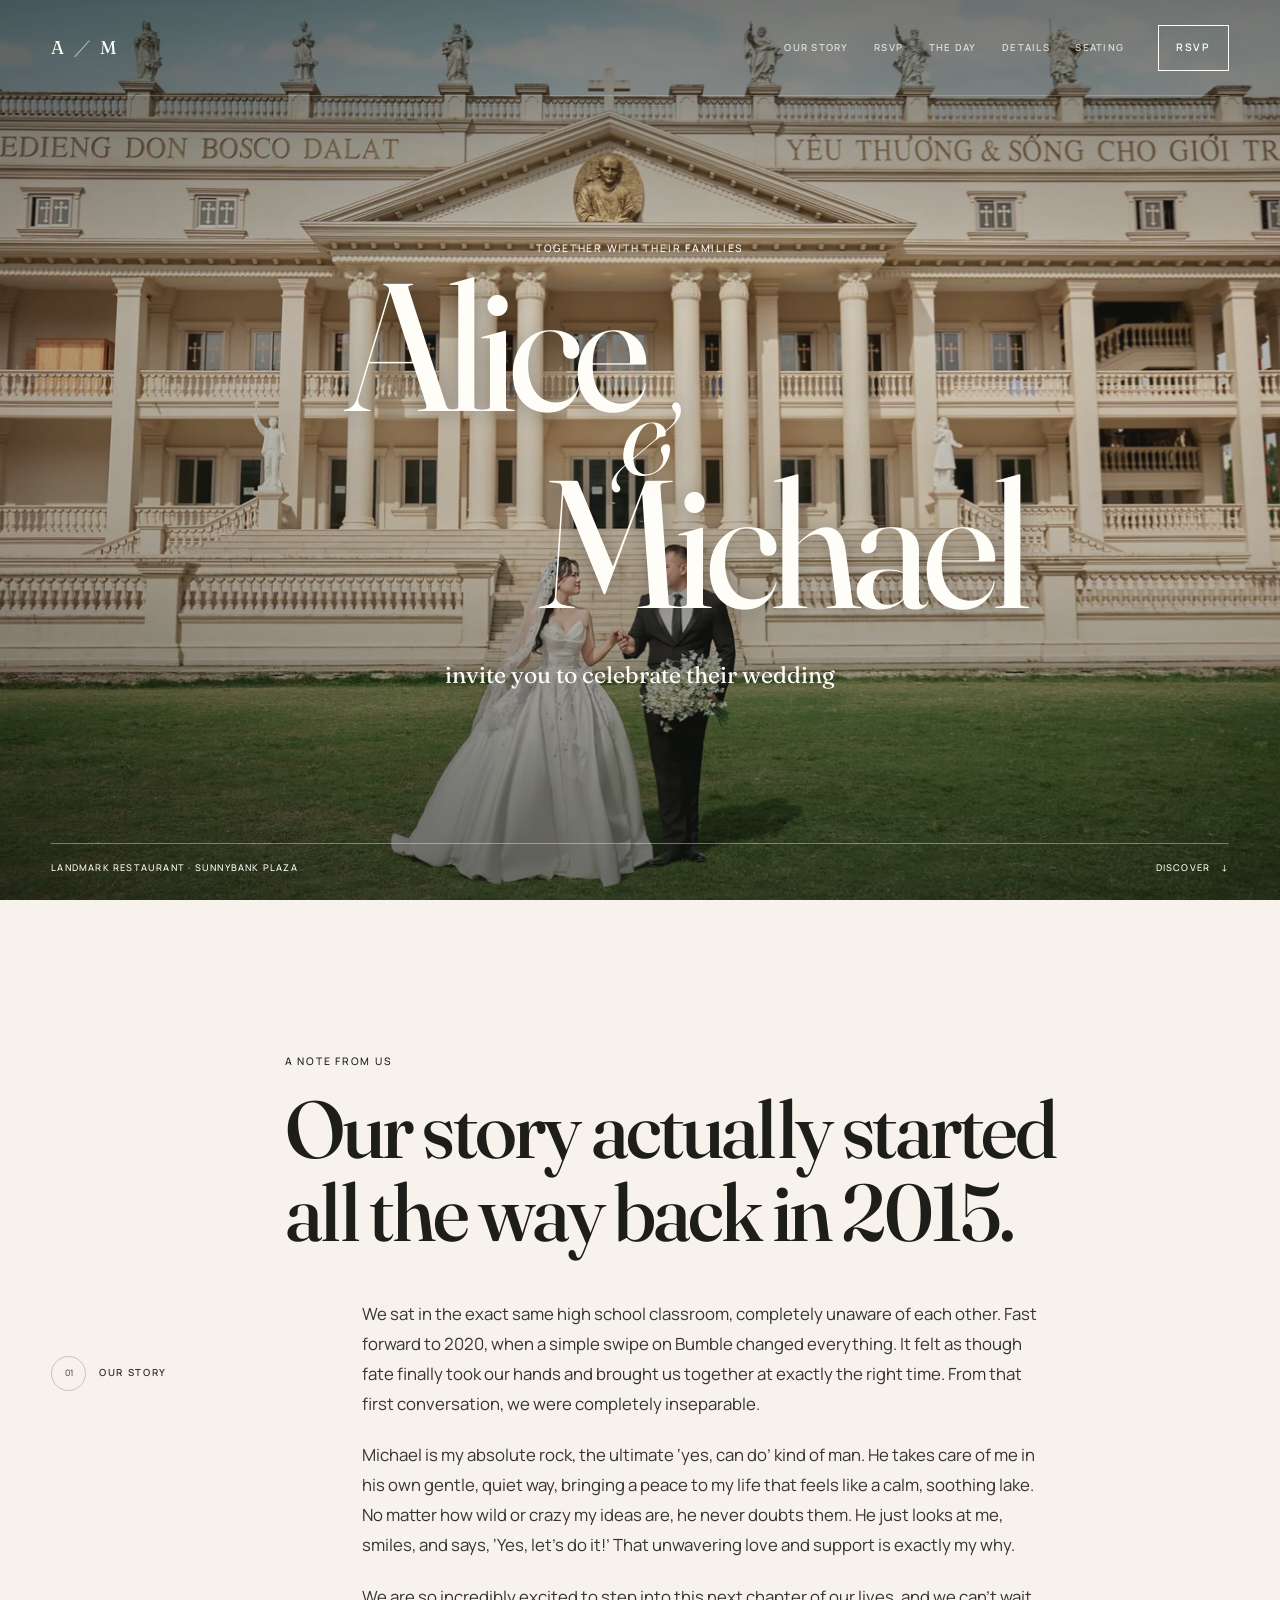
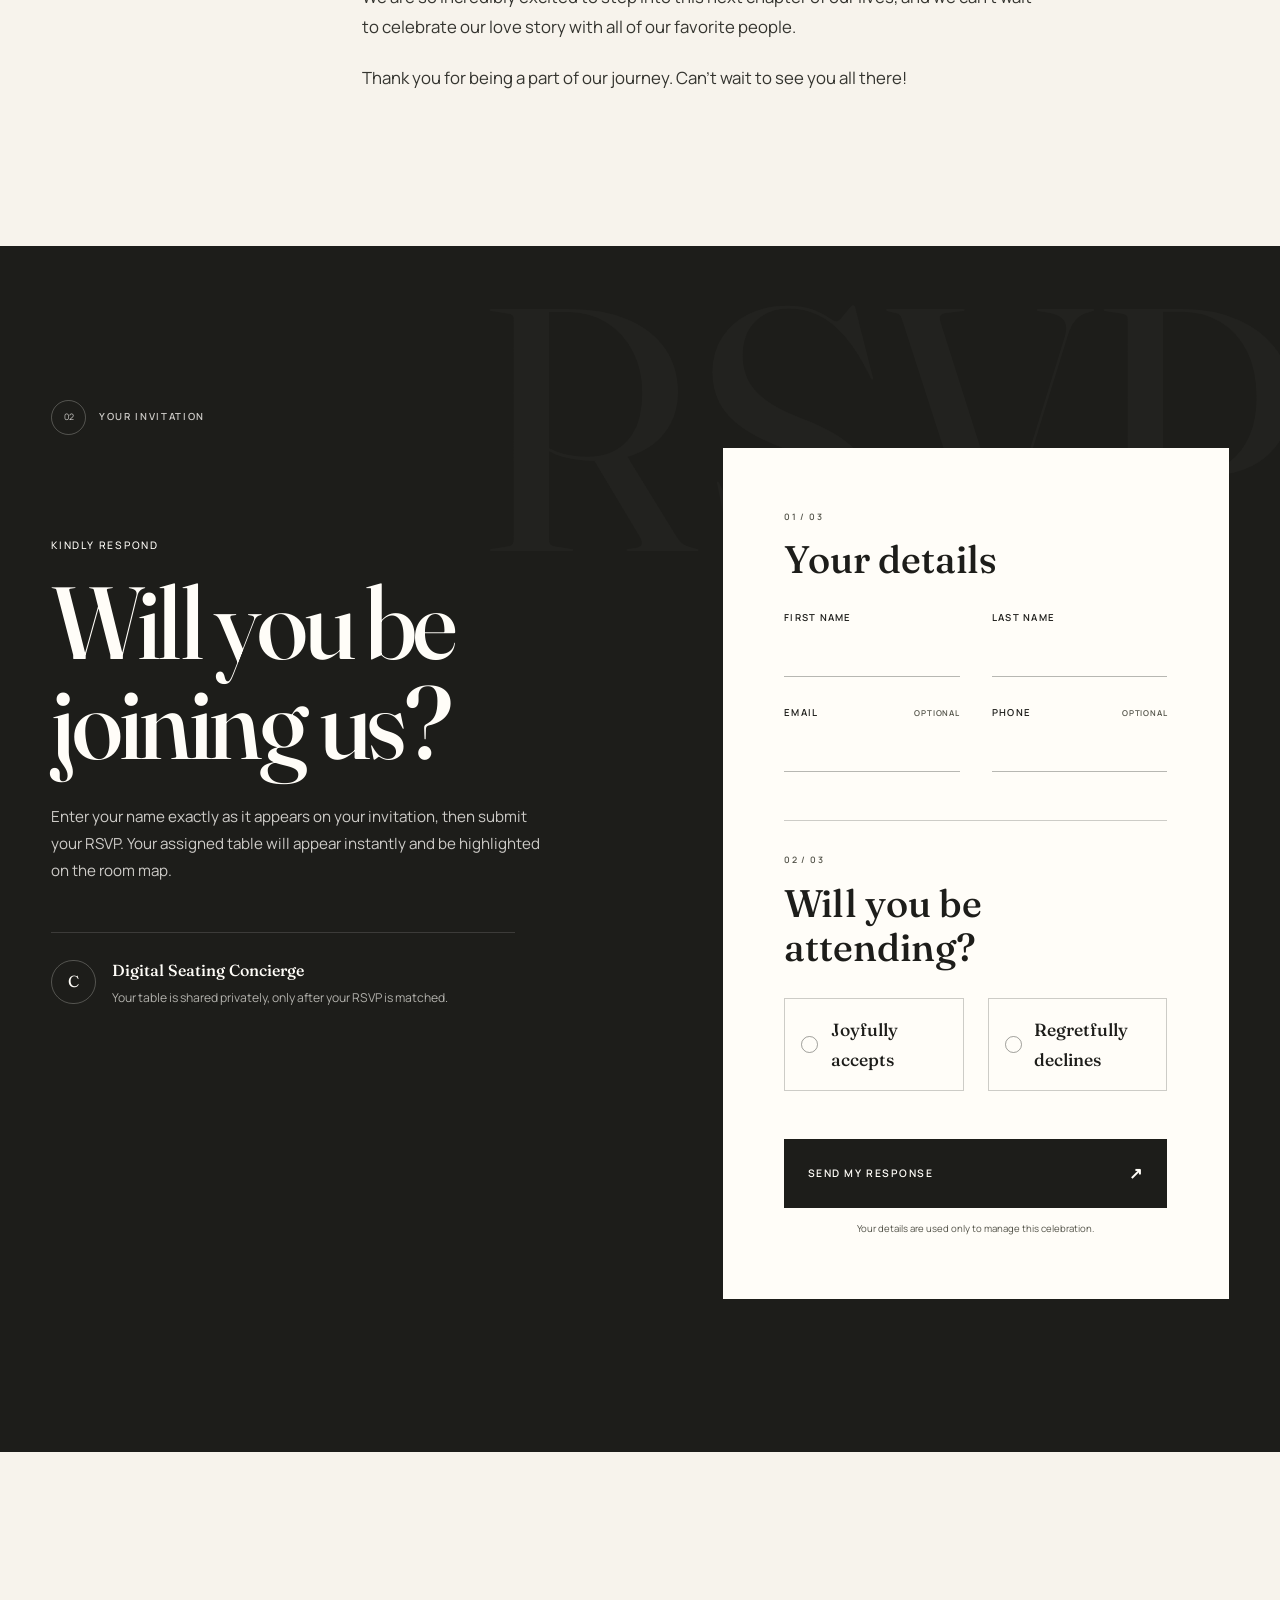
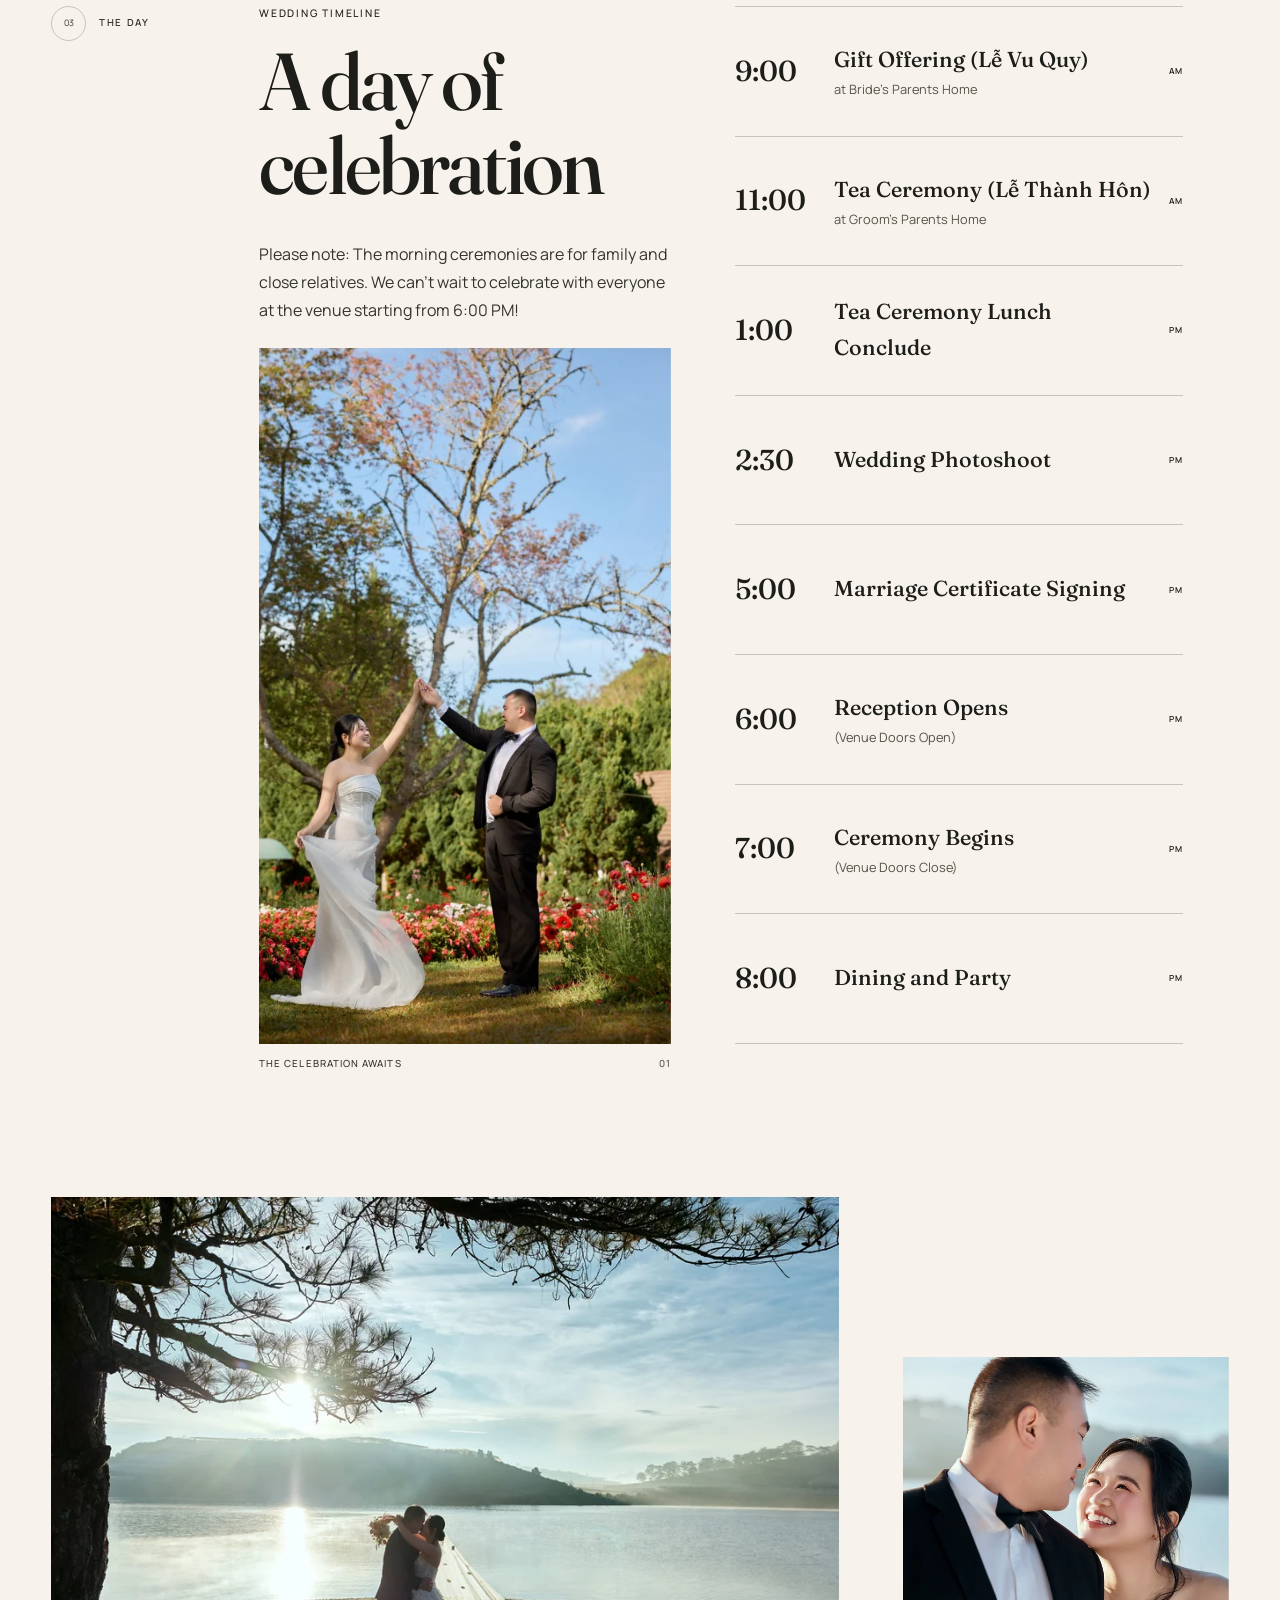
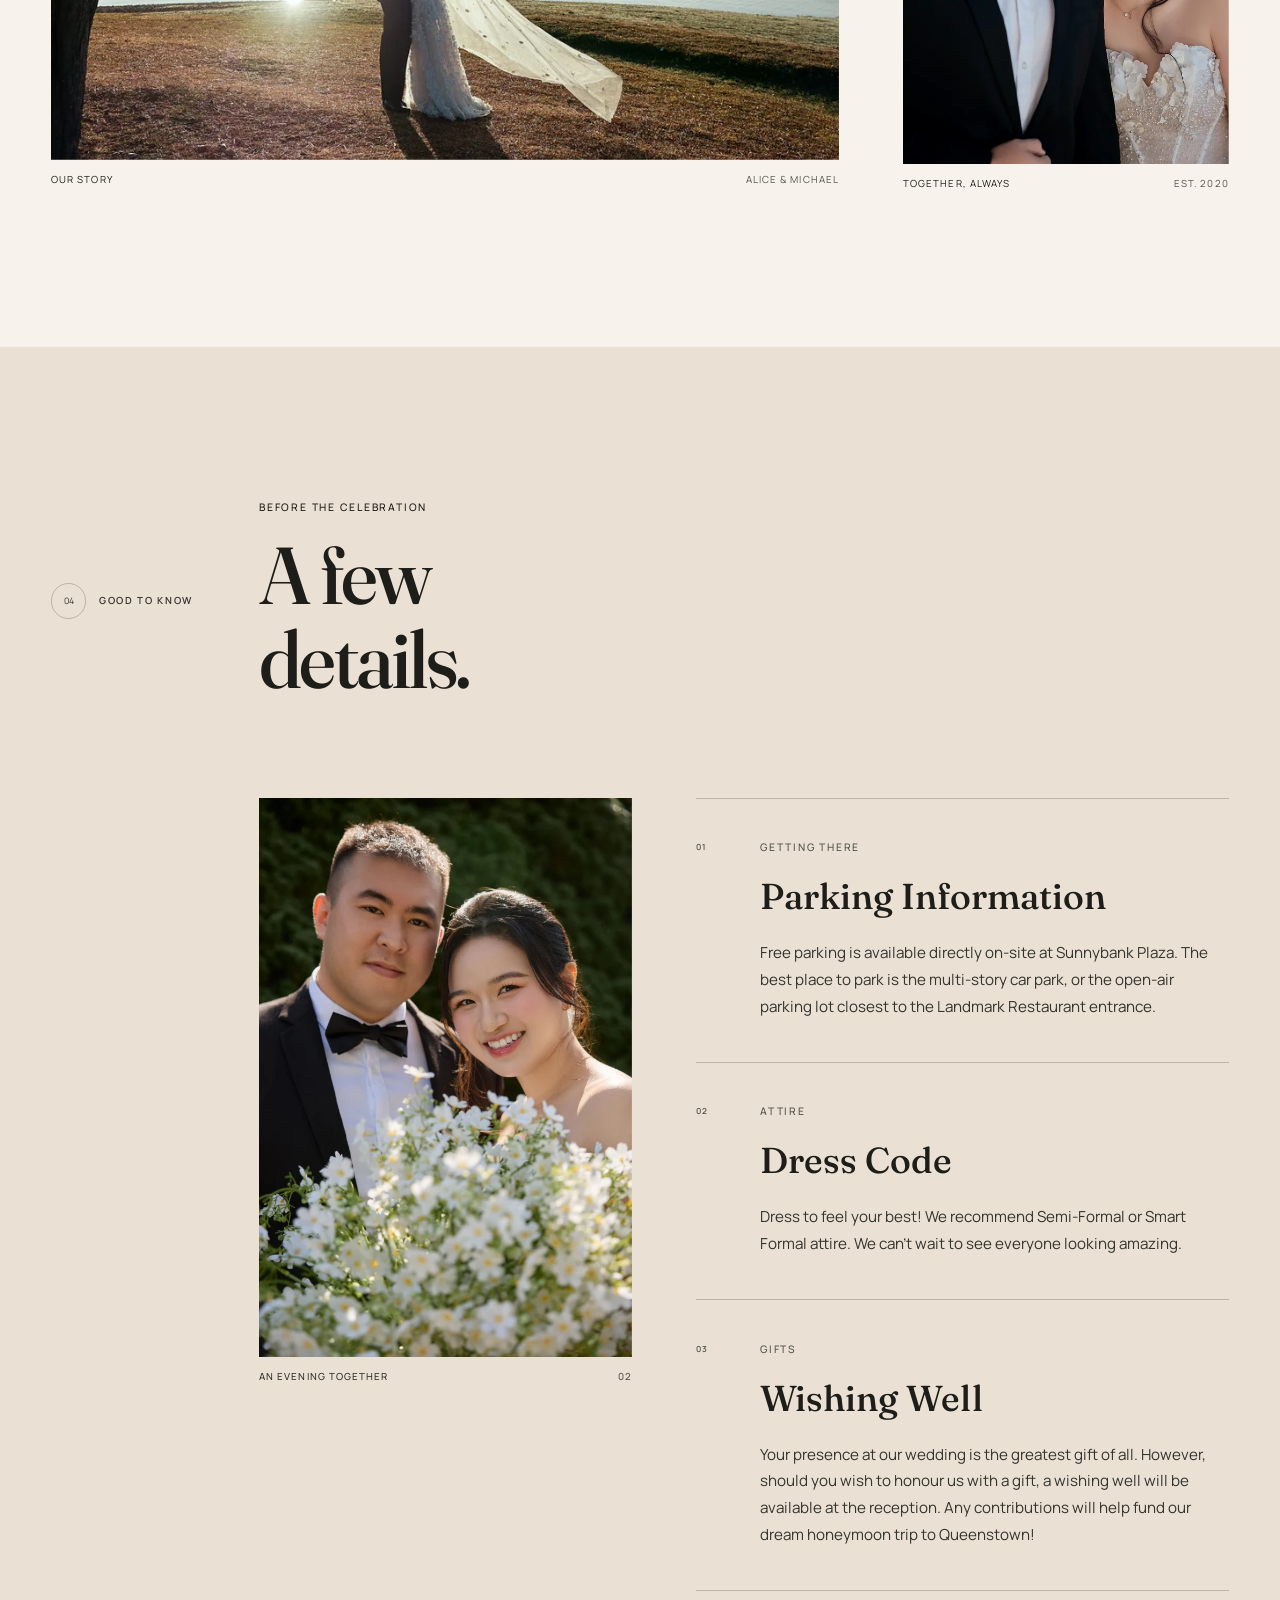
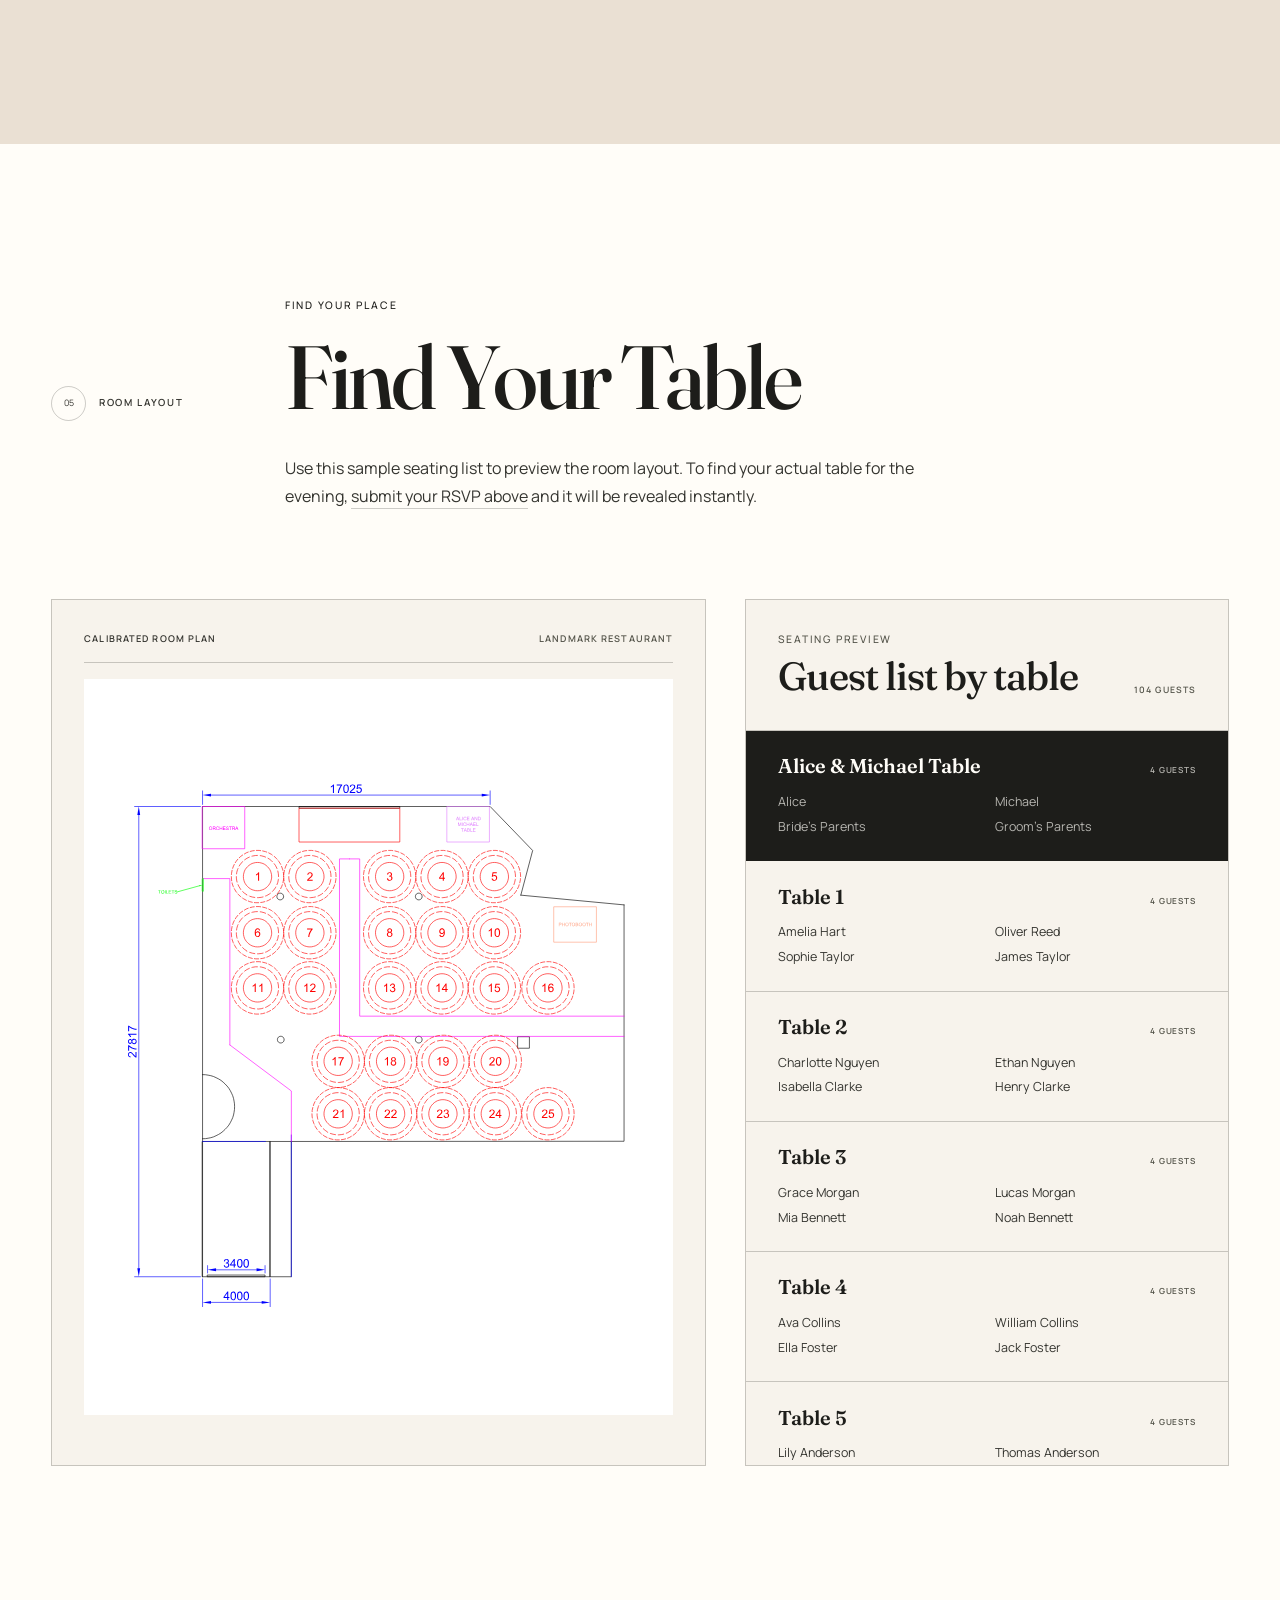
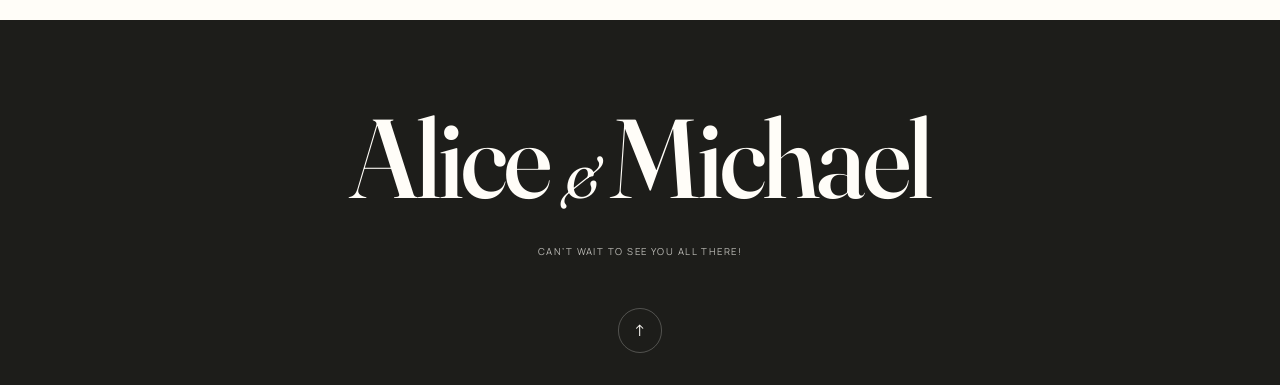
==== commit 2d8e6f95: "image addition and fixing" ====
--- a/index.html
+++ b/index.html
@@ -37,6 +37,7 @@
       <a href="#rsvp">RSVP</a>
       <a href="#day">The day</a>
       <a href="#details">Details</a>
+      <a href="#seating-list">Seating</a>
       <a class="site-menu__rsvp" href="#rsvp">RSVP</a>
     </nav>
   </header>
@@ -97,7 +98,7 @@
         </div>
         <p class="eyebrow">Kindly respond</p>
         <h2 id="rsvp-title">Will you be joining us?</h2>
-        <p>Enter the name exactly as it appears on your invitation. Your personal seating details will be waiting once your response is received.</p>
+        <p>Enter your name exactly as it appears on your invitation, then submit your RSVP. Your assigned table will appear instantly and be highlighted on the room map.</p>
         <div class="concierge-note">
           <span class="concierge-note__mark" aria-hidden="true">C</span>
           <div>
@@ -227,10 +228,32 @@
         <span>03</span>
         <p>The day</p>
       </div>
-      <div class="day__heading reveal">
-        <p class="eyebrow">Wedding timeline</p>
-        <h2 id="day-title">A day of celebration</h2>
-        <p>Please note: The morning ceremonies are for family and close relatives. We can’t wait to celebrate with everyone at the venue starting from 6:00 PM!</p>
+      <div class="day__feature">
+        <div class="day__heading reveal">
+          <p class="eyebrow">Wedding timeline</p>
+          <h2 id="day-title">A day of celebration</h2>
+          <p>Please note: The morning ceremonies are for family and close relatives. We can’t wait to celebrate with everyone at the venue starting from 6:00 PM!</p>
+        </div>
+        <figure class="section-photo day__photo reveal reveal--image">
+          <div class="section-photo__media">
+            <picture>
+              <source
+                type="image/webp"
+                srcset="assets/images/optimized/a-day-of-celebration-640.webp 640w, assets/images/optimized/a-day-of-celebration-960.webp 960w, assets/images/optimized/a-day-of-celebration-1400.webp 1400w, assets/images/optimized/a-day-of-celebration-2000.webp 2000w"
+                sizes="(max-width: 61.99rem) 90vw, 38vw"
+              >
+              <img
+                src="assets/images/optimized/a-day-of-celebration-960.webp"
+                width="2000"
+                height="3000"
+                loading="lazy"
+                decoding="async"
+                alt="Alice and Michael holding hands together in a flower garden"
+              >
+            </picture>
+          </div>
+          <figcaption><span>The celebration awaits</span><span>01</span></figcaption>
+        </figure>
       </div>
       <ol class="timeline reveal">
         <li>
@@ -277,7 +300,7 @@
     </section>
 
     <section class="editorial-gallery" aria-label="Wedding celebration inspiration">
-      <figure class="gallery-main reveal">
+      <figure class="gallery-main reveal reveal--image">
         <div class="gallery-image">
           <picture>
             <source
@@ -297,7 +320,7 @@
         </div>
         <figcaption><span>OUR STORY</span><span>Alice &amp; Michael</span></figcaption>
       </figure>
-      <figure class="gallery-detail reveal">
+      <figure class="gallery-detail reveal reveal--image">
         <div class="gallery-image">
           <picture>
             <source
@@ -328,6 +351,26 @@
         <p class="eyebrow">Before the celebration</p>
         <h2 id="details-title">A few details.</h2>
       </div>
+      <figure class="section-photo details__photo reveal reveal--image">
+        <div class="section-photo__media">
+          <picture>
+            <source
+              type="image/webp"
+              srcset="assets/images/optimized/a-few-details-640.webp 640w, assets/images/optimized/a-few-details-960.webp 960w, assets/images/optimized/a-few-details-1400.webp 1400w, assets/images/optimized/a-few-details-2000.webp 2000w"
+              sizes="(max-width: 61.99rem) 74vw, 30vw"
+            >
+            <img
+              src="assets/images/optimized/a-few-details-960.webp"
+              width="2000"
+              height="3000"
+              loading="lazy"
+              decoding="async"
+              alt="Alice and Michael smiling together behind a bouquet of white flowers"
+            >
+          </picture>
+        </div>
+        <figcaption><span>An evening together</span><span>02</span></figcaption>
+      </figure>
       <div class="detail-list">
         <article class="detail-item reveal">
           <span>01</span>
@@ -355,6 +398,285 @@
         </article>
       </div>
     </section>
+
+    <section class="seating-overview section" id="seating-list" aria-labelledby="seating-list-title">
+      <div class="seating-overview__heading">
+        <div class="section-marker reveal">
+          <span>05</span>
+          <p>Room layout</p>
+        </div>
+        <div class="seating-overview__intro reveal">
+          <p class="eyebrow">Find your place</p>
+          <h2 id="seating-list-title">Find Your Table</h2>
+          <p>Use this sample seating list to preview the room layout. To find your actual table for the evening, <a href="#rsvp">submit your RSVP above</a> and it will be revealed instantly.</p>
+        </div>
+      </div>
+
+      <div class="seating-overview__grid">
+        <figure class="floorplan-panel reveal">
+          <figcaption>
+            <span>Calibrated room plan</span>
+            <span>Landmark Restaurant</span>
+          </figcaption>
+          <div class="floorplan-panel__map">
+            <img
+              src="assets/seating/seating-layout-final-calibrated.svg"
+              width="595"
+              height="842"
+              loading="lazy"
+              decoding="async"
+              alt="Reception floorplan showing the Alice and Michael table and guest tables 1 through 25"
+            >
+          </div>
+        </figure>
+
+        <aside class="guest-list-panel reveal" aria-labelledby="guest-list-title">
+          <div class="guest-list-panel__heading">
+            <div>
+              <p class="eyebrow">Seating preview</p>
+              <h3 id="guest-list-title">Guest list by table</h3>
+            </div>
+            <span>104 guests</span>
+          </div>
+          <div class="guest-list-panel__scroll" tabindex="0" aria-label="Sample guest list grouped by table">
+            <article class="guest-table-group guest-table-group--head">
+              <header><h4>Alice &amp; Michael Table</h4><span>4 guests</span></header>
+              <ul>
+                <li>Alice</li>
+                <li>Michael</li>
+                <li>Bride’s Parents</li>
+                <li>Groom’s Parents</li>
+              </ul>
+            </article>
+            <article class="guest-table-group">
+              <header><h4>Table 1</h4><span>4 guests</span></header>
+              <ul>
+                <li>Amelia Hart</li>
+                <li>Oliver Reed</li>
+                <li>Sophie Taylor</li>
+                <li>James Taylor</li>
+              </ul>
+            </article>
+            <article class="guest-table-group">
+              <header><h4>Table 2</h4><span>4 guests</span></header>
+              <ul>
+                <li>Charlotte Nguyen</li>
+                <li>Ethan Nguyen</li>
+                <li>Isabella Clarke</li>
+                <li>Henry Clarke</li>
+              </ul>
+            </article>
+            <article class="guest-table-group">
+              <header><h4>Table 3</h4><span>4 guests</span></header>
+              <ul>
+                <li>Grace Morgan</li>
+                <li>Lucas Morgan</li>
+                <li>Mia Bennett</li>
+                <li>Noah Bennett</li>
+              </ul>
+            </article>
+            <article class="guest-table-group">
+              <header><h4>Table 4</h4><span>4 guests</span></header>
+              <ul>
+                <li>Ava Collins</li>
+                <li>William Collins</li>
+                <li>Ella Foster</li>
+                <li>Jack Foster</li>
+              </ul>
+            </article>
+            <article class="guest-table-group">
+              <header><h4>Table 5</h4><span>4 guests</span></header>
+              <ul>
+                <li>Lily Anderson</li>
+                <li>Thomas Anderson</li>
+                <li>Ruby White</li>
+                <li>Samuel White</li>
+              </ul>
+            </article>
+            <article class="guest-table-group">
+              <header><h4>Table 6</h4><span>4 guests</span></header>
+              <ul>
+                <li>Olivia Martin</li>
+                <li>Daniel Martin</li>
+                <li>Chloe Wilson</li>
+                <li>Benjamin Wilson</li>
+              </ul>
+            </article>
+            <article class="guest-table-group">
+              <header><h4>Table 7</h4><span>4 guests</span></header>
+              <ul>
+                <li>Emily Harris</li>
+                <li>Jacob Harris</li>
+                <li>Zoe Turner</li>
+                <li>Matthew Turner</li>
+              </ul>
+            </article>
+            <article class="guest-table-group">
+              <header><h4>Table 8</h4><span>4 guests</span></header>
+              <ul>
+                <li>Hannah Lee</li>
+                <li>Isaac Lee</li>
+                <li>Sarah Walker</li>
+                <li>Liam Walker</li>
+              </ul>
+            </article>
+            <article class="guest-table-group">
+              <header><h4>Table 9</h4><span>4 guests</span></header>
+              <ul>
+                <li>Natalie King</li>
+                <li>Joshua King</li>
+                <li>Victoria Scott</li>
+                <li>Andrew Scott</li>
+              </ul>
+            </article>
+            <article class="guest-table-group">
+              <header><h4>Table 10</h4><span>4 guests</span></header>
+              <ul>
+                <li>Emma Brown</li>
+                <li>Noah Brown</li>
+                <li>Ella Roberts</li>
+                <li>Mason Roberts</li>
+              </ul>
+            </article>
+            <article class="guest-table-group">
+              <header><h4>Table 11</h4><span>4 guests</span></header>
+              <ul>
+                <li>Ava Thompson</li>
+                <li>Leo Thompson</li>
+                <li>Sophie Green</li>
+                <li>Oscar Green</li>
+              </ul>
+            </article>
+            <article class="guest-table-group">
+              <header><h4>Table 12</h4><span>4 guests</span></header>
+              <ul>
+                <li>Lily Carter</li>
+                <li>Henry Carter</li>
+                <li>Ruby Evans</li>
+                <li>Jack Evans</li>
+              </ul>
+            </article>
+            <article class="guest-table-group">
+              <header><h4>Table 13</h4><span>4 guests</span></header>
+              <ul>
+                <li>Mia Phillips</li>
+                <li>Lucas Phillips</li>
+                <li>Grace Edwards</li>
+                <li>Noah Edwards</li>
+              </ul>
+            </article>
+            <article class="guest-table-group">
+              <header><h4>Table 14</h4><span>4 guests</span></header>
+              <ul>
+                <li>Charlotte Hughes</li>
+                <li>Ethan Hughes</li>
+                <li>Isabella Cooper</li>
+                <li>Thomas Cooper</li>
+              </ul>
+            </article>
+            <article class="guest-table-group">
+              <header><h4>Table 15</h4><span>4 guests</span></header>
+              <ul>
+                <li>Amelia Richardson</li>
+                <li>Oliver Richardson</li>
+                <li>Emily Bailey</li>
+                <li>James Bailey</li>
+              </ul>
+            </article>
+            <article class="guest-table-group">
+              <header><h4>Table 16</h4><span>4 guests</span></header>
+              <ul>
+                <li>Sophia Kelly</li>
+                <li>Daniel Kelly</li>
+                <li>Chloe Murphy</li>
+                <li>Benjamin Murphy</li>
+              </ul>
+            </article>
+            <article class="guest-table-group">
+              <header><h4>Table 17</h4><span>4 guests</span></header>
+              <ul>
+                <li>Olivia Peterson</li>
+                <li>Jacob Peterson</li>
+                <li>Zoe Bennett</li>
+                <li>Matthew Bennett</li>
+              </ul>
+            </article>
+            <article class="guest-table-group">
+              <header><h4>Table 18</h4><span>4 guests</span></header>
+              <ul>
+                <li>Hannah Campbell</li>
+                <li>Isaac Campbell</li>
+                <li>Sarah Mitchell</li>
+                <li>Liam Mitchell</li>
+              </ul>
+            </article>
+            <article class="guest-table-group">
+              <header><h4>Table 19</h4><span>4 guests</span></header>
+              <ul>
+                <li>Natalie Parker</li>
+                <li>Joshua Parker</li>
+                <li>Victoria Young</li>
+                <li>Andrew Young</li>
+              </ul>
+            </article>
+            <article class="guest-table-group">
+              <header><h4>Table 20</h4><span>4 guests</span></header>
+              <ul>
+                <li>Emma Hall</li>
+                <li>Noah Hall</li>
+                <li>Ella Adams</li>
+                <li>Mason Adams</li>
+              </ul>
+            </article>
+            <article class="guest-table-group">
+              <header><h4>Table 21</h4><span>4 guests</span></header>
+              <ul>
+                <li>Ava Nelson</li>
+                <li>Leo Nelson</li>
+                <li>Sophie Hill</li>
+                <li>Oscar Hill</li>
+              </ul>
+            </article>
+            <article class="guest-table-group">
+              <header><h4>Table 22</h4><span>4 guests</span></header>
+              <ul>
+                <li>Lily Wright</li>
+                <li>Henry Wright</li>
+                <li>Ruby Baker</li>
+                <li>Jack Baker</li>
+              </ul>
+            </article>
+            <article class="guest-table-group">
+              <header><h4>Table 23</h4><span>4 guests</span></header>
+              <ul>
+                <li>Mia Allen</li>
+                <li>Lucas Allen</li>
+                <li>Grace Moore</li>
+                <li>Noah Moore</li>
+              </ul>
+            </article>
+            <article class="guest-table-group">
+              <header><h4>Table 24</h4><span>4 guests</span></header>
+              <ul>
+                <li>Charlotte Ward</li>
+                <li>Ethan Ward</li>
+                <li>Isabella Cox</li>
+                <li>Thomas Cox</li>
+              </ul>
+            </article>
+            <article class="guest-table-group">
+              <header><h4>Table 25</h4><span>4 guests</span></header>
+              <ul>
+                <li>Amelia Gray</li>
+                <li>Oliver Gray</li>
+                <li>Emily Price</li>
+                <li>James Price</li>
+              </ul>
+            </article>
+          </div>
+        </aside>
+      </div>
+    </section>
   </main>
 
   <footer class="site-footer">
--- a/assets/css/style.css
+++ b/assets/css/style.css
@@ -9,6 +9,7 @@
   --serif: "Fraunces", Georgia, "Times New Roman", serif;
   --sans: "Manrope", "Helvetica Neue", Arial, sans-serif;
   --page-pad: clamp(1.25rem, 4vw, 4.75rem);
+  --anchor-offset: calc(4.4rem + env(safe-area-inset-top));
   --ease: cubic-bezier(0.22, 1, 0.36, 1);
 }
 
@@ -26,7 +27,10 @@
 html {
   background: var(--paper);
   scroll-behavior: smooth;
-  scroll-padding-top: 5rem;
+}
+
+html.is-aligning-initial-hash {
+  scroll-behavior: auto;
 }
 
 body {
@@ -80,6 +84,11 @@
 
 [hidden] {
   display: none !important;
+}
+
+main[id],
+section[id] {
+  scroll-margin-top: var(--anchor-offset);
 }
 
 .skip-link {
@@ -295,6 +304,7 @@
 .site-menu.is-open > a:nth-child(2) { transition-delay: 60ms; }
 .site-menu.is-open > a:nth-child(3) { transition-delay: 120ms; }
 .site-menu.is-open > a:nth-child(4) { transition-delay: 180ms; }
+.site-menu.is-open > a:nth-child(5) { transition-delay: 240ms; }
 
 .site-menu__rsvp {
   margin-top: 2rem;
@@ -542,6 +552,82 @@
   margin: 0;
 }
 
+.section-photo {
+  width: 100%;
+  margin: 0;
+}
+
+.section-photo__media {
+  aspect-ratio: 3 / 2;
+  overflow: hidden;
+  background: var(--paper-deep);
+}
+
+.section-photo__media picture {
+  width: 100%;
+  height: 100%;
+  display: block;
+}
+
+.section-photo__media img {
+  width: 100%;
+  height: 100%;
+  object-fit: cover;
+  transition: transform 1.2s var(--ease), filter 700ms ease;
+}
+
+.section-photo__media:hover img {
+  transform: scale(1.025);
+  filter: saturate(0.9);
+}
+
+.details__photo {
+  width: 82%;
+  margin-left: auto;
+}
+
+.day__photo .section-photo__media {
+  position: relative;
+  aspect-ratio: 4 / 5;
+}
+
+.day__photo {
+  margin-top: 0;
+}
+
+.day__photo .section-photo__media picture {
+  position: absolute;
+  right: -5%;
+  bottom: 0;
+  left: -5%;
+  width: auto;
+  height: 110%;
+}
+
+.day__photo .section-photo__media img {
+  object-position: center bottom;
+}
+
+.details__photo .section-photo__media {
+  aspect-ratio: 2 / 3;
+}
+
+.section-photo figcaption {
+  display: flex;
+  justify-content: space-between;
+  gap: 1rem;
+  margin-top: 0.75rem;
+  color: var(--ink-soft);
+  font-size: 0.61rem;
+  font-weight: 500;
+  letter-spacing: 0.11em;
+  text-transform: uppercase;
+}
+
+.section-photo figcaption span:last-child {
+  color: var(--olive);
+}
+
 .date-card {
   position: relative;
   width: min(100%, 21rem);
@@ -618,6 +704,7 @@
   grid-template-columns: 1fr;
   gap: 4rem;
   overflow: hidden;
+  overflow: clip;
   background: var(--ink);
   color: var(--chalk);
 }
@@ -710,6 +797,13 @@
   padding-top: 2rem;
   border-top: 1px solid var(--line);
 }
+
+@media (max-width: 768px) {
+  .form-step + .form-step {
+    border-top: 0px !important;
+  }
+}
+
 
 .form-step__number {
   margin: 0 0 0.8rem;
@@ -1292,6 +1386,13 @@
   gap: 4rem;
 }
 
+.day__feature {
+  min-width: 0;
+  display: flex;
+  flex-direction: column;
+  gap: 2.75rem;
+}
+
 .day__heading {
   max-width: 54rem;
 }
@@ -1489,6 +1590,217 @@
   text-transform: uppercase;
 }
 
+.seating-overview {
+  background: var(--chalk);
+}
+
+.seating-overview__heading {
+  display: grid;
+  grid-template-columns: 1fr;
+  gap: 4rem;
+}
+
+.seating-overview__intro {
+  max-width: 55rem;
+}
+
+.seating-overview__intro h2 {
+  max-width: 10ch;
+  margin: 0;
+  font-family: var(--serif);
+  font-size: clamp(2.9rem, 7vw, 6.5rem);
+  font-weight: 500;
+  letter-spacing: -0.035em;
+  line-height: 1;
+  text-wrap: balance;
+}
+
+.seating-overview__intro > p:last-child {
+  max-width: 42rem;
+  margin: 2rem 0 0;
+  color: var(--ink-soft);
+  font-size: 1rem;
+  line-height: 1.75;
+}
+
+.seating-overview__intro a {
+  padding-bottom: 0.1em;
+  border-bottom: 1px solid var(--line);
+}
+
+.seating-overview__grid {
+  display: grid;
+  grid-template-columns: minmax(0, 1fr);
+  gap: 1.25rem;
+  margin-top: clamp(3.5rem, 7vw, 6rem);
+}
+
+.floorplan-panel,
+.guest-list-panel {
+  min-width: 0;
+  margin: 0;
+  border: 1px solid var(--line);
+  background: var(--paper);
+}
+
+.floorplan-panel {
+  padding: clamp(1rem, 3vw, 2rem);
+}
+
+.floorplan-panel figcaption {
+  display: flex;
+  justify-content: space-between;
+  gap: 1rem;
+  padding-bottom: 1rem;
+  border-bottom: 1px solid var(--line);
+  color: var(--ink-soft);
+  font-size: 0.58rem;
+  font-weight: 600;
+  letter-spacing: 0.12em;
+  line-height: 1.5;
+  text-transform: uppercase;
+}
+
+.floorplan-panel figcaption span:last-child {
+  color: var(--olive);
+  text-align: right;
+}
+
+.floorplan-panel__map {
+  min-width: 0;
+  display: flex;
+  align-items: center;
+  justify-content: center;
+  margin-top: 1rem;
+  overflow: hidden;
+  background: #fff;
+}
+
+.floorplan-panel__map img {
+  width: 100%;
+  max-width: 100%;
+  height: auto;
+}
+
+.guest-list-panel {
+  display: flex;
+  flex-direction: column;
+  overflow: hidden;
+}
+
+.guest-list-panel__heading {
+  display: flex;
+  align-items: flex-end;
+  justify-content: space-between;
+  gap: 1rem;
+  padding: clamp(1.35rem, 3vw, 2rem);
+  border-bottom: 1px solid var(--line);
+}
+
+.guest-list-panel__heading .eyebrow {
+  margin-bottom: 0.45rem;
+  color: var(--olive);
+}
+
+.guest-list-panel__heading h3 {
+  margin: 0;
+  font-family: var(--serif);
+  font-size: clamp(1.75rem, 4vw, 2.45rem);
+  font-weight: 500;
+  letter-spacing: -0.025em;
+  line-height: 1.1;
+}
+
+.guest-list-panel__heading > span {
+  flex: 0 0 auto;
+  color: var(--olive);
+  font-size: 0.55rem;
+  font-weight: 600;
+  letter-spacing: 0.12em;
+  text-transform: uppercase;
+}
+
+.guest-list-panel__scroll {
+  max-height: 36rem;
+  overflow-y: auto;
+  overscroll-behavior: contain;
+  scrollbar-color: var(--olive) transparent;
+  scrollbar-width: thin;
+}
+
+.guest-list-panel__scroll:focus-visible {
+  outline: 2px solid var(--olive);
+  outline-offset: -2px;
+}
+
+.guest-list-panel__scroll::-webkit-scrollbar {
+  width: 0.45rem;
+}
+
+.guest-list-panel__scroll::-webkit-scrollbar-track {
+  background: transparent;
+}
+
+.guest-list-panel__scroll::-webkit-scrollbar-thumb {
+  border-radius: 999px;
+  background: rgba(83, 83, 73, 0.55);
+}
+
+.guest-table-group {
+  padding: 1.4rem clamp(1.35rem, 3vw, 2rem) 1.5rem;
+  border-bottom: 1px solid var(--line);
+}
+
+.guest-table-group:last-child {
+  border-bottom: 0;
+}
+
+.guest-table-group header {
+  display: flex;
+  align-items: baseline;
+  justify-content: space-between;
+  gap: 1rem;
+}
+
+.guest-table-group h4 {
+  margin: 0;
+  font-family: var(--serif);
+  font-size: 1.25rem;
+  font-weight: 600;
+  line-height: 1.25;
+}
+
+.guest-table-group header span {
+  flex: 0 0 auto;
+  color: var(--olive);
+  font-size: 0.52rem;
+  font-weight: 600;
+  letter-spacing: 0.1em;
+  text-transform: uppercase;
+}
+
+.guest-table-group ul {
+  display: grid;
+  grid-template-columns: repeat(2, minmax(0, 1fr));
+  gap: 0.35rem 1rem;
+  margin: 0.85rem 0 0;
+  padding: 0;
+  color: var(--ink-soft);
+  font-size: 0.78rem;
+  line-height: 1.55;
+  list-style: none;
+}
+
+.guest-table-group--head {
+  background: var(--ink);
+  color: var(--chalk);
+}
+
+.guest-table-group--head header span,
+.guest-table-group--head ul {
+  color: rgba(255, 253, 248, 0.68);
+}
+
 .contact {
   position: relative;
   overflow: hidden;
@@ -1600,6 +1912,51 @@
   transform: translateY(0);
 }
 
+.reveal--image {
+  transform: translateY(3rem);
+  will-change: opacity, transform;
+  transition:
+    opacity 700ms ease,
+    transform 1.15s var(--ease);
+}
+
+.reveal--image .section-photo__media,
+.reveal--image .gallery-image {
+  clip-path: inset(0 0 100% 0);
+  will-change: clip-path;
+  transition: clip-path 1.25s var(--ease);
+}
+
+.reveal--image.is-visible .section-photo__media,
+.reveal--image.is-visible .gallery-image {
+  clip-path: inset(0);
+}
+
+.reveal--image .section-photo__media img,
+.reveal--image .gallery-image img {
+  filter: saturate(0.78);
+  transform: scale(1.1);
+  transition:
+    filter 1.2s ease,
+    transform 1.65s var(--ease);
+}
+
+.reveal--image.is-visible .section-photo__media img,
+.reveal--image.is-visible .gallery-image img {
+  filter: saturate(1);
+  transform: scale(1);
+}
+
+.reveal--image.is-visible .section-photo__media:hover img,
+.reveal--image.is-visible .gallery-image:hover img {
+  filter: saturate(0.9);
+  transform: scale(1.025);
+}
+
+.gallery-detail.reveal--image {
+  transition-delay: 100ms;
+}
+
 @keyframes rise-in {
   from { opacity: 0; transform: translateY(2rem); }
   to { opacity: 1; transform: translateY(0); }
@@ -1686,7 +2043,26 @@
   }
 }
 
+@media (max-width: 61.99rem) {
+  /*
+   * Safari's large viewport keeps the visual hero extending behind the
+   * floating browser toolbar, while the footer is lifted into a safe zone.
+   */
+  .hero {
+    min-height: 100vh;
+    min-height: 100lvh;
+  }
+
+  .hero__footer {
+    bottom: max(5.25rem, calc(1.5rem + env(safe-area-inset-bottom)));
+  }
+}
+
 @media (min-width: 62rem) {
+  :root {
+    --anchor-offset: 4.7rem;
+  }
+
   .site-header {
     height: 6rem;
     padding: 0 var(--page-pad);
@@ -1708,7 +2084,7 @@
     max-height: none;
     flex-direction: row;
     align-items: center;
-    gap: 2rem;
+    gap: clamp(1rem, 2vw, 2rem);
     padding: 0;
     overflow: visible;
     visibility: visible;
@@ -1821,9 +2197,38 @@
     column-gap: clamp(2rem, 5vw, 6rem);
   }
 
+  .day__feature {
+    min-height: 0;
+    grid-column: 2;
+    grid-row: 1;
+    align-self: stretch;
+    gap: 1.5rem;
+  }
+
   .timeline {
     grid-column: 3;
-    grid-row: 1 / span 2;
+    grid-row: 1;
+  }
+
+  .day__photo {
+    position: relative;
+    width: 100%;
+    max-width: 34rem;
+    min-height: 0;
+    flex: 1;
+    margin-top: 0;
+  }
+
+  .day__photo .section-photo__media {
+    height: 100%;
+    aspect-ratio: auto;
+  }
+
+  .day__photo figcaption {
+    position: absolute;
+    top: 100%;
+    right: 0;
+    left: 0;
   }
 
   .editorial-gallery {
@@ -1846,19 +2251,56 @@
   }
 
   .details {
-    grid-template-columns: 9rem minmax(18rem, 0.7fr) minmax(28rem, 1fr);
+    grid-template-columns: 9rem minmax(15rem, 0.7fr) minmax(24rem, 1fr);
     column-gap: clamp(2rem, 5vw, 6rem);
+  }
+
+  .details__photo {
+    width: 100%;
+    grid-column: 2;
+    grid-row: 2;
+    margin-top: 2rem;
   }
 
   .detail-list {
     grid-column: 3;
-    grid-row: 1 / span 2;
+    grid-row: 2;
+    margin-top: 2rem;
   }
 
   .detail-item {
     grid-template-columns: 3rem 1fr;
     padding: 2.6rem 0;
   }
+
+  .seating-overview__heading {
+    grid-template-columns: 9rem minmax(0, 1fr);
+    column-gap: clamp(3rem, 7vw, 8rem);
+  }
+
+  .seating-overview__intro {
+    grid-column: 2;
+  }
+
+  .seating-overview__grid {
+    grid-template-columns: minmax(28rem, 1.15fr) minmax(23rem, 0.85fr);
+    gap: clamp(1.5rem, 3vw, 3rem);
+  }
+
+  .floorplan-panel__map {
+    height: 46rem;
+  }
+
+  .floorplan-panel__map img {
+    width: auto;
+    max-width: 100%;
+    height: 100%;
+    object-fit: contain;
+  }
+
+  .guest-list-panel__scroll {
+    max-height: 45.9rem;
+  }
 }
 
 @media (max-width: 61.99rem) and (max-height: 36rem) {
@@ -1906,6 +2348,15 @@
   .rsvp-panel {
     margin-right: -0.4rem;
     margin-left: -0.4rem;
+  }
+
+  .guest-list-panel__heading {
+    align-items: flex-start;
+    flex-direction: column;
+  }
+
+  .guest-table-group ul {
+    grid-template-columns: 1fr;
   }
 
   .seating-map__heading {
@@ -1943,8 +2394,7 @@
     height: -webkit-fill-available;
   }
 
-  body,
-  .hero {
+  body {
     min-height: -webkit-fill-available;
   }
 
@@ -1972,6 +2422,21 @@
     transform: none;
   }
 
+  .reveal--image {
+    clip-path: none;
+  }
+
+  .reveal--image .section-photo__media,
+  .reveal--image .gallery-image {
+    clip-path: none;
+  }
+
+  .reveal--image .section-photo__media img,
+  .reveal--image .gallery-image img {
+    filter: none;
+    transform: none;
+  }
+
   .hero__media img {
     transform: none !important;
   }
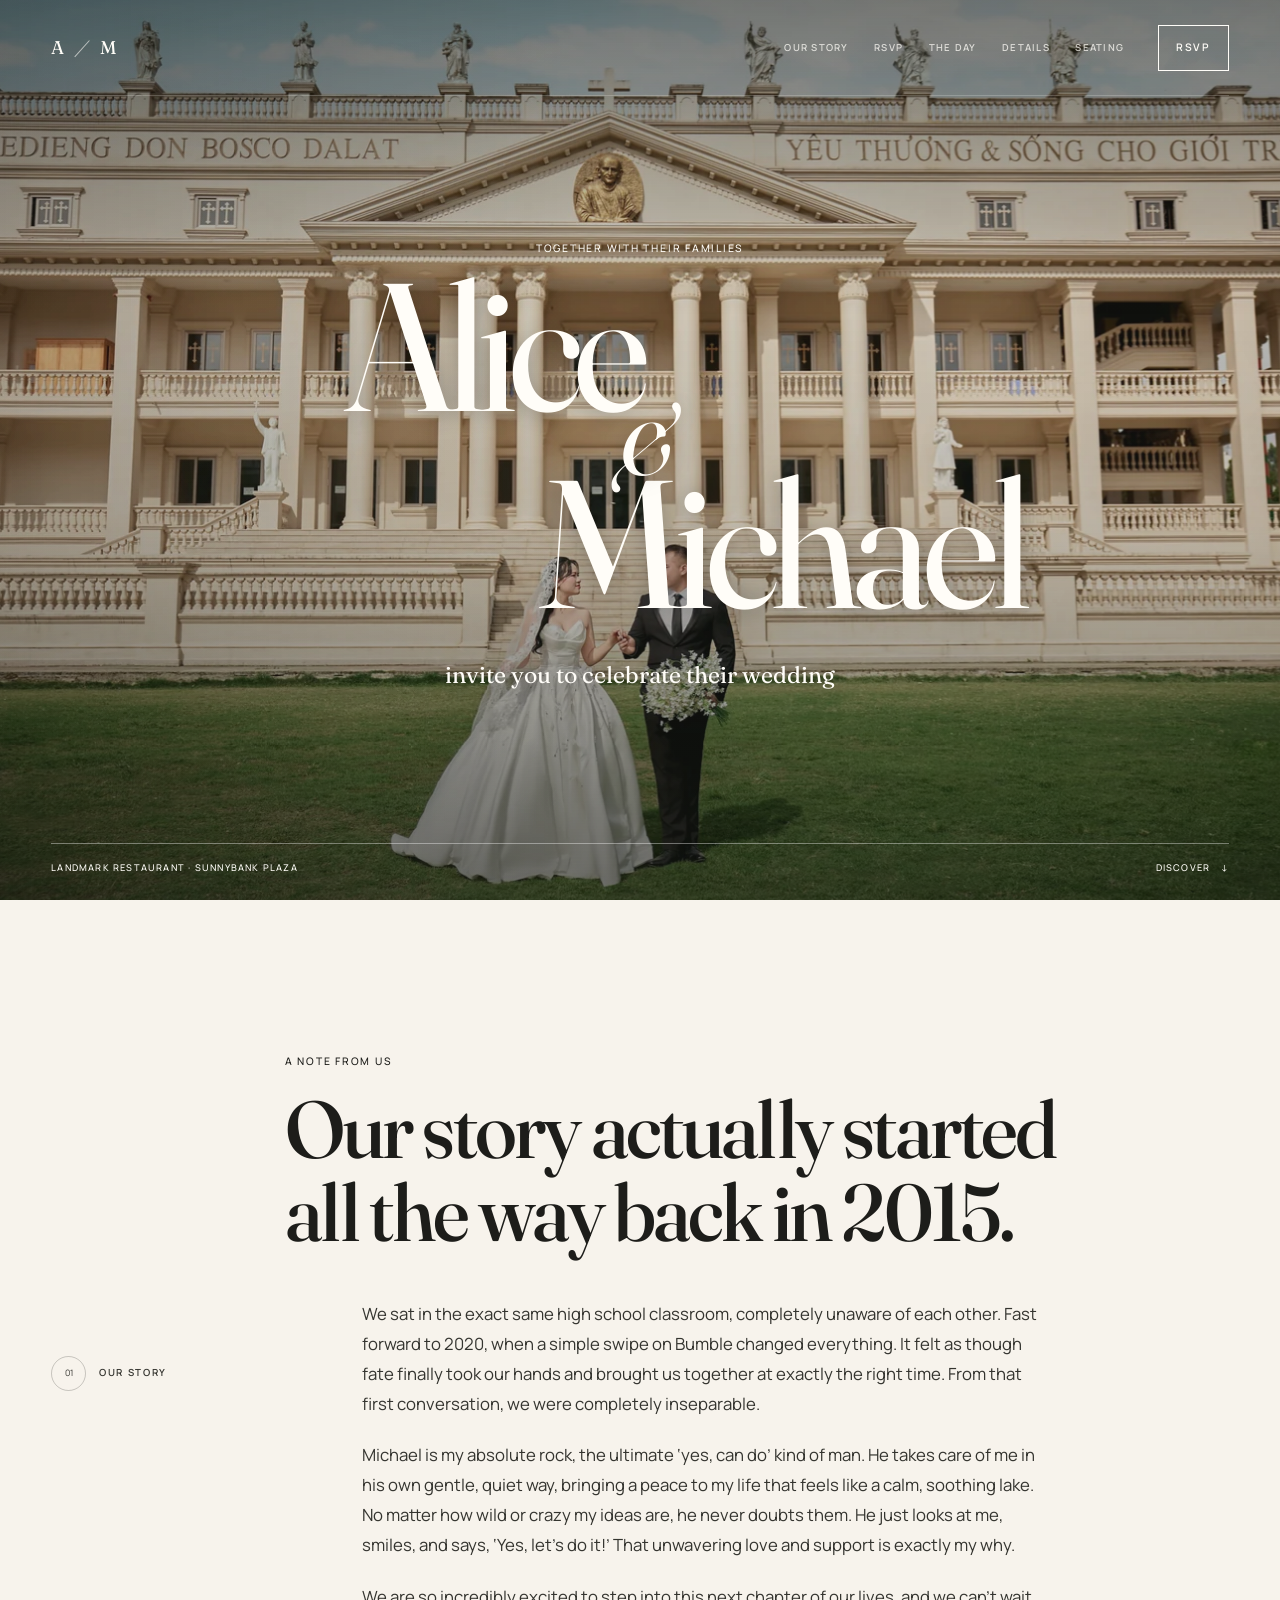
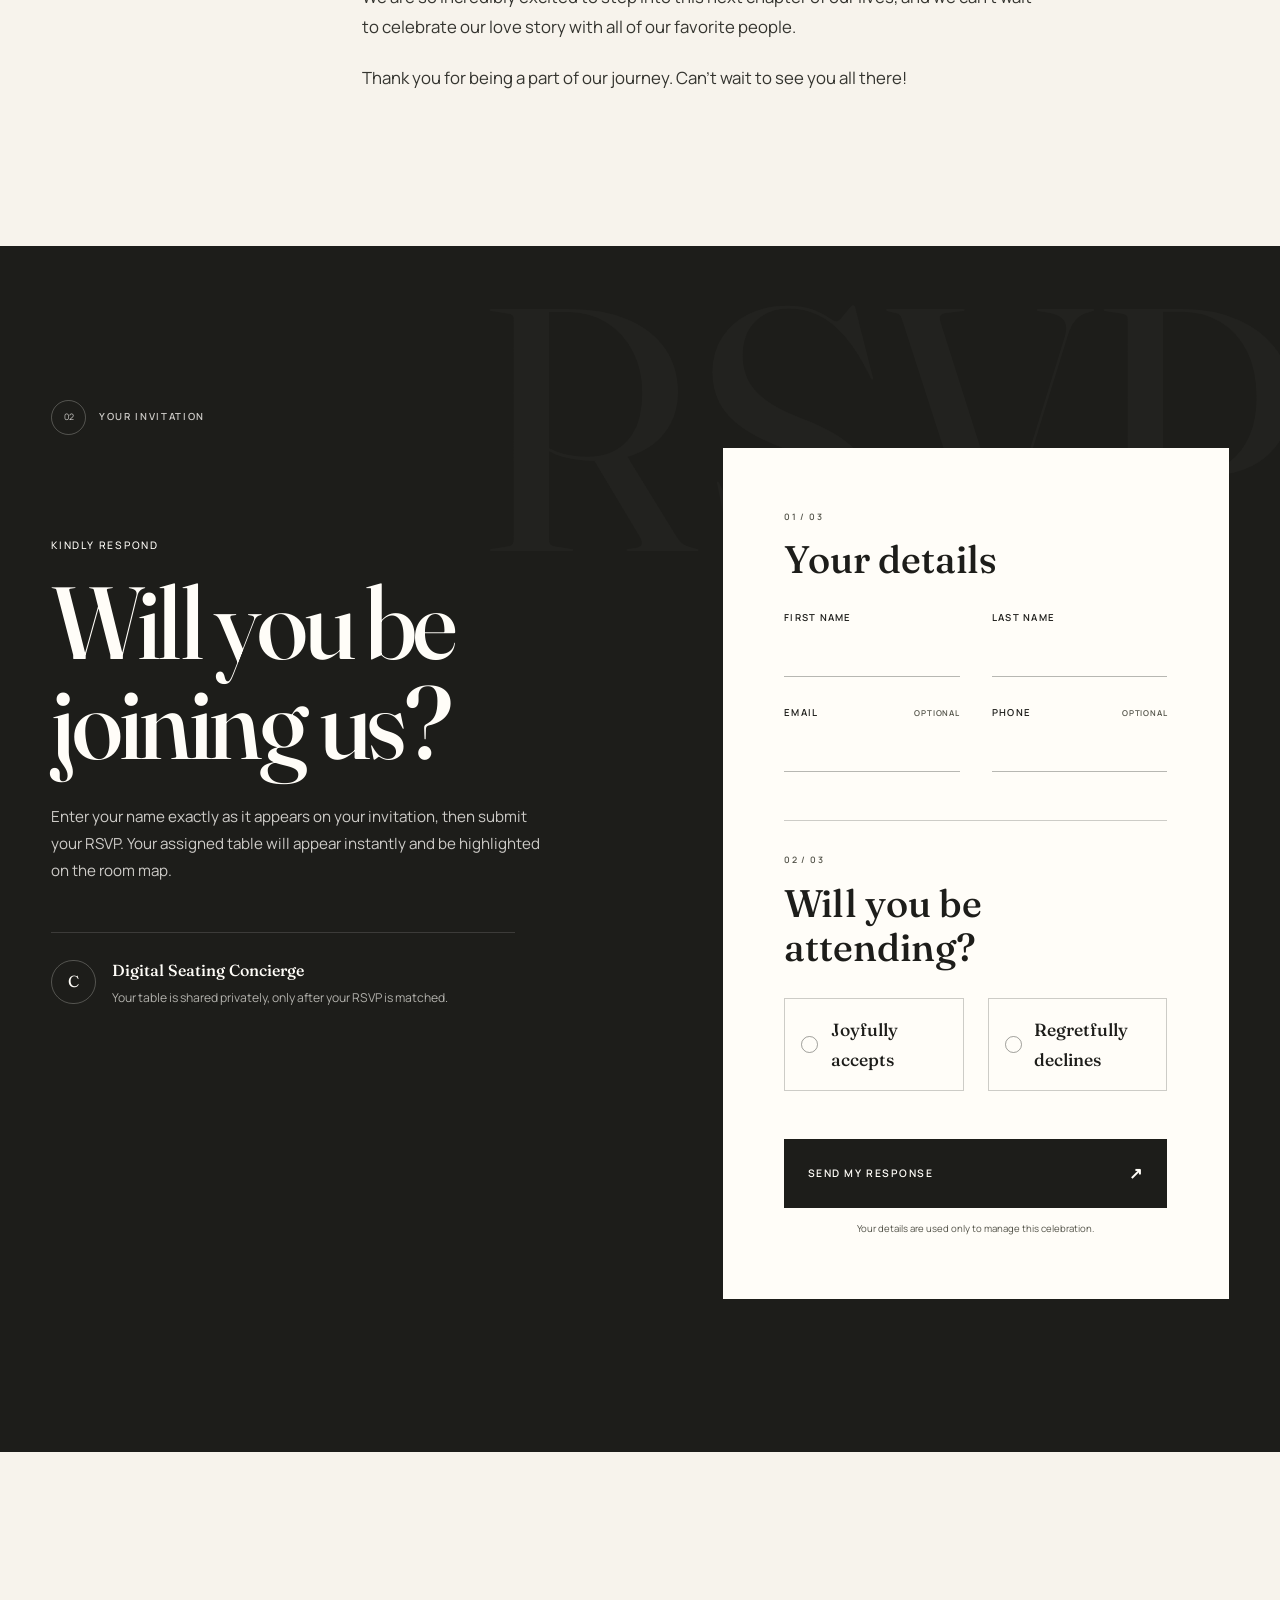
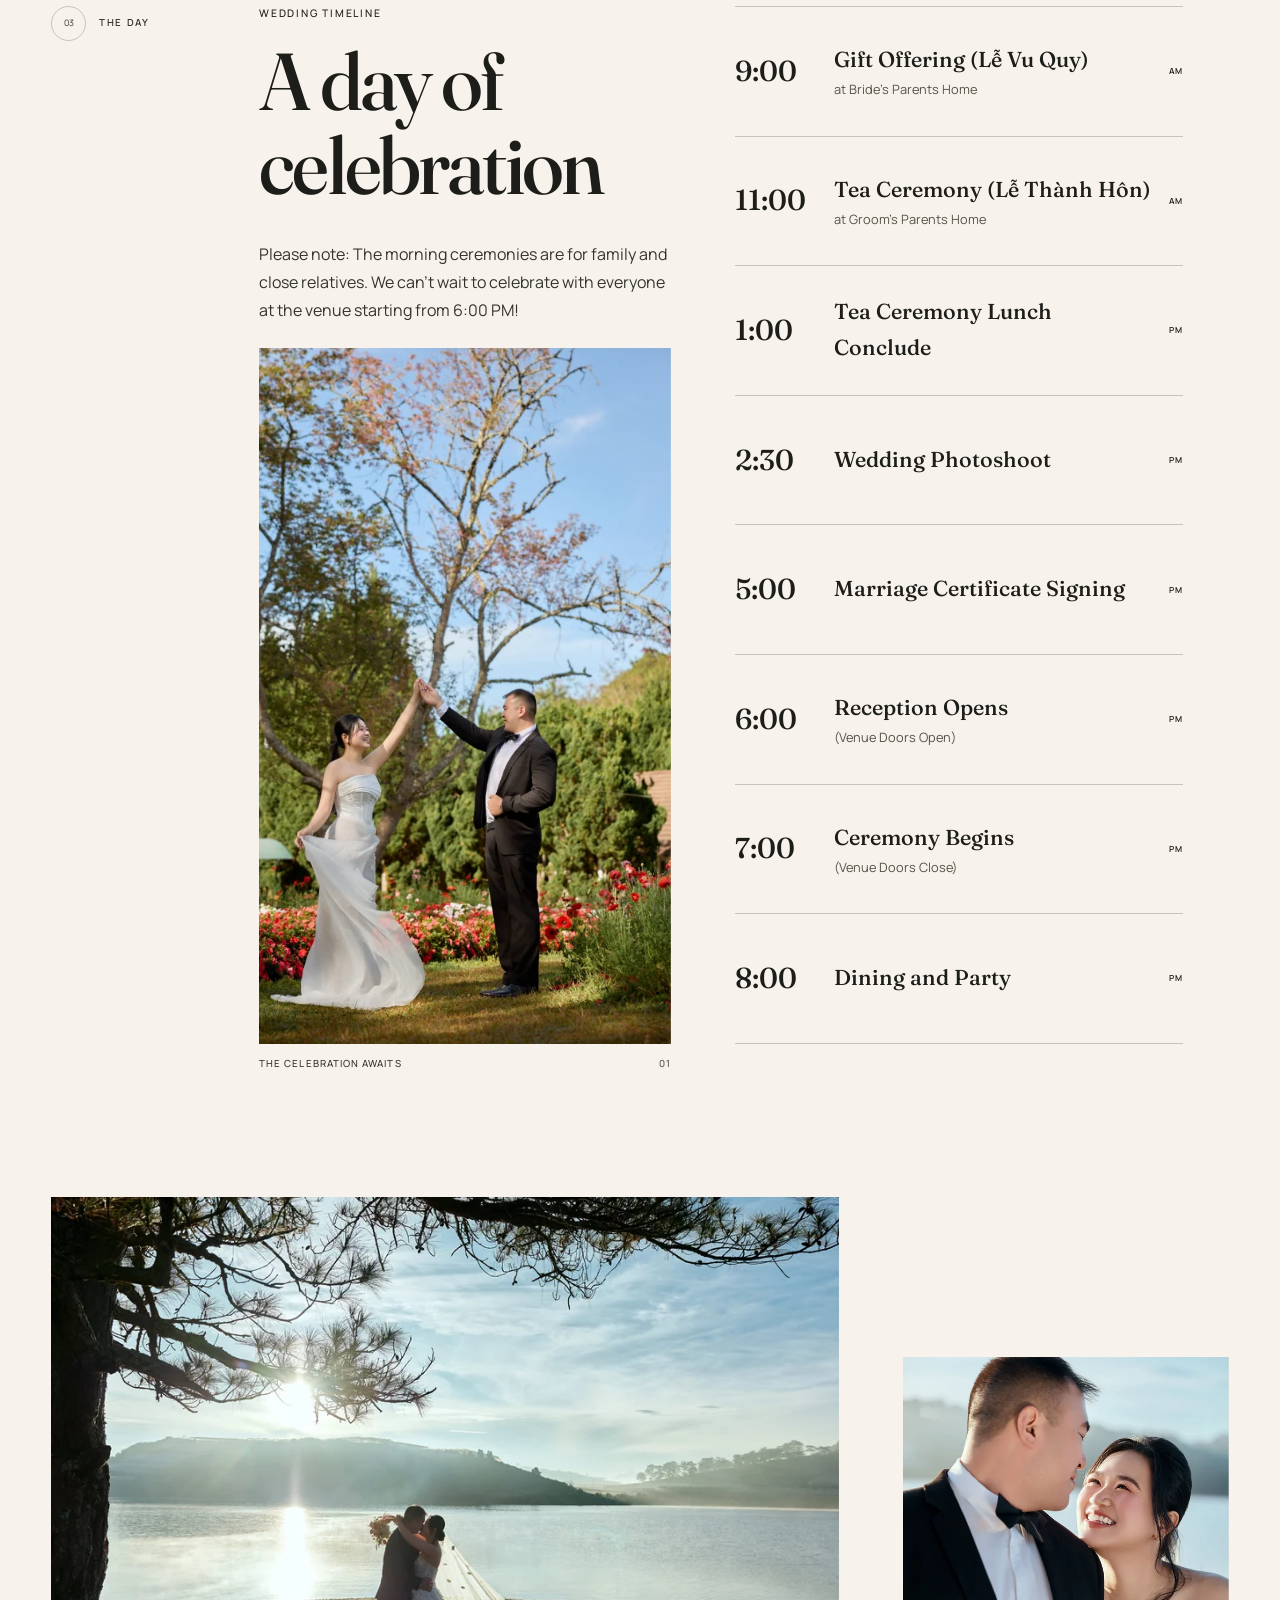
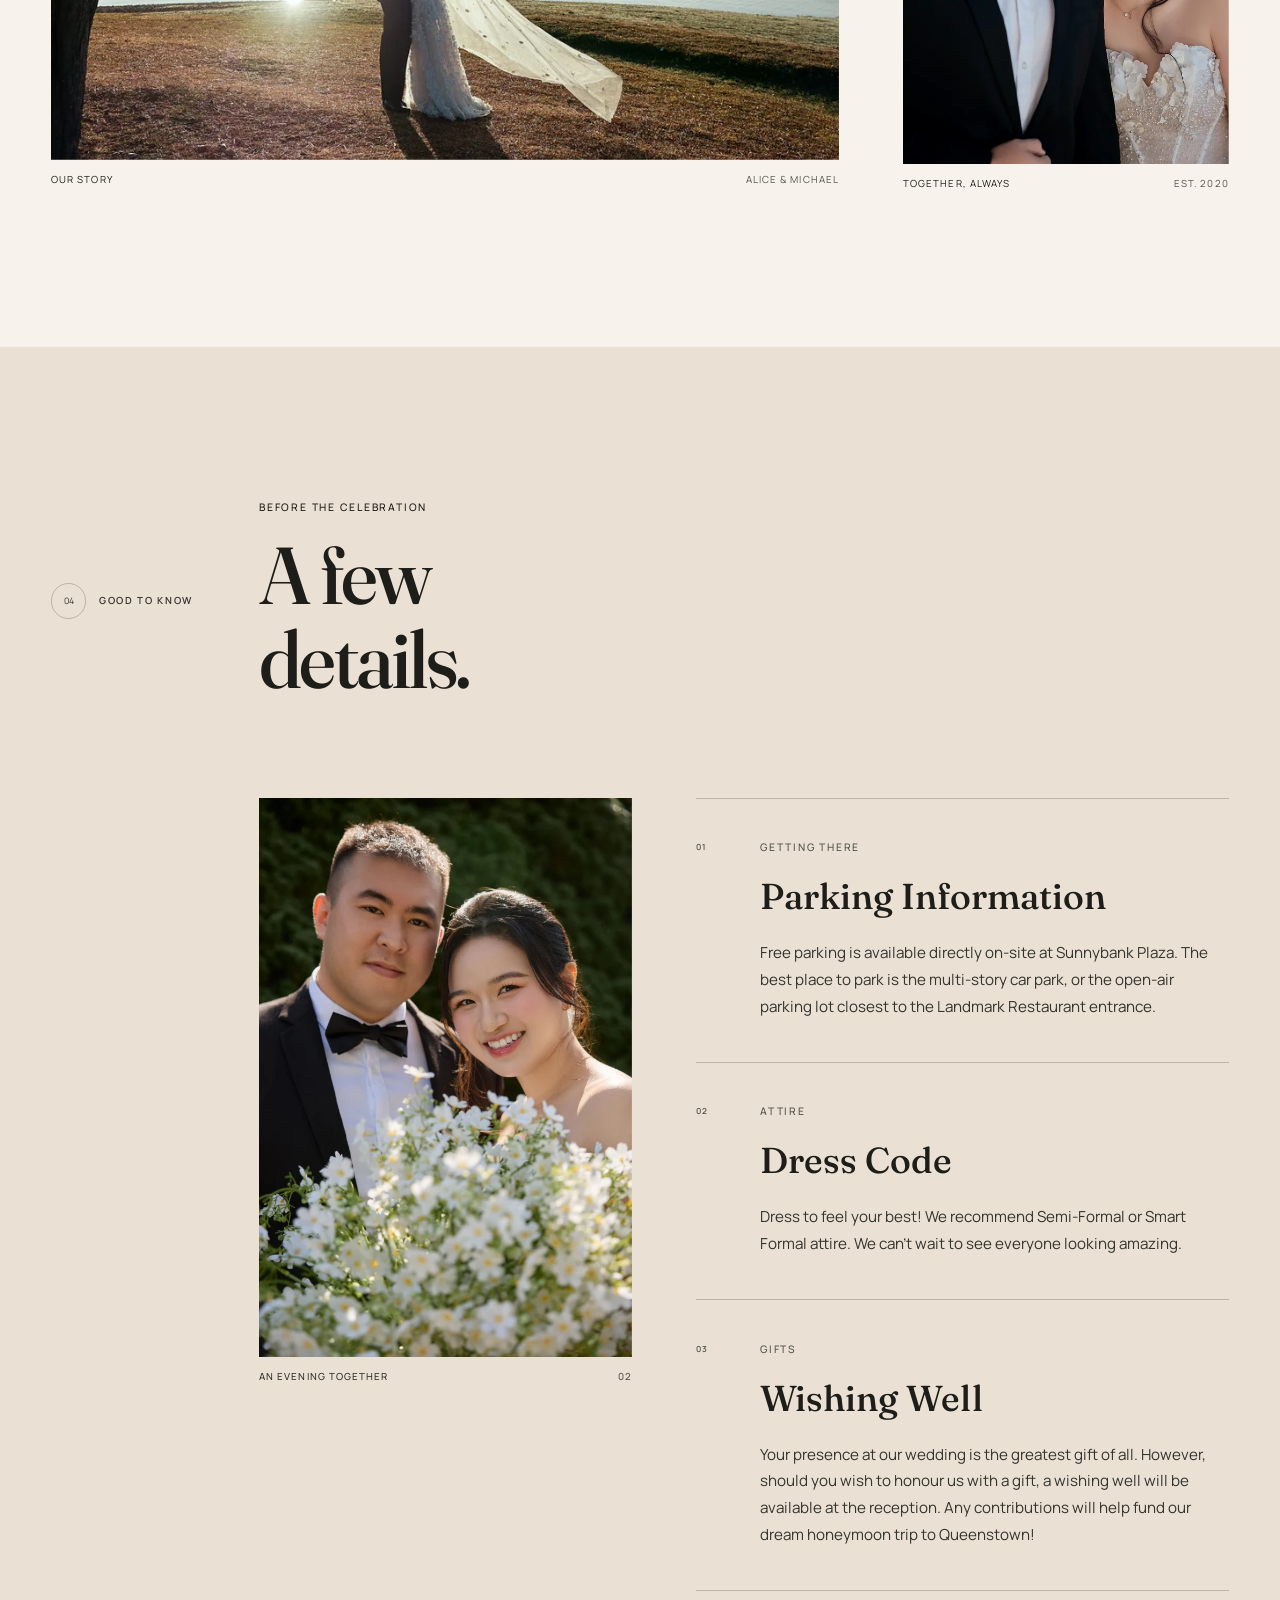
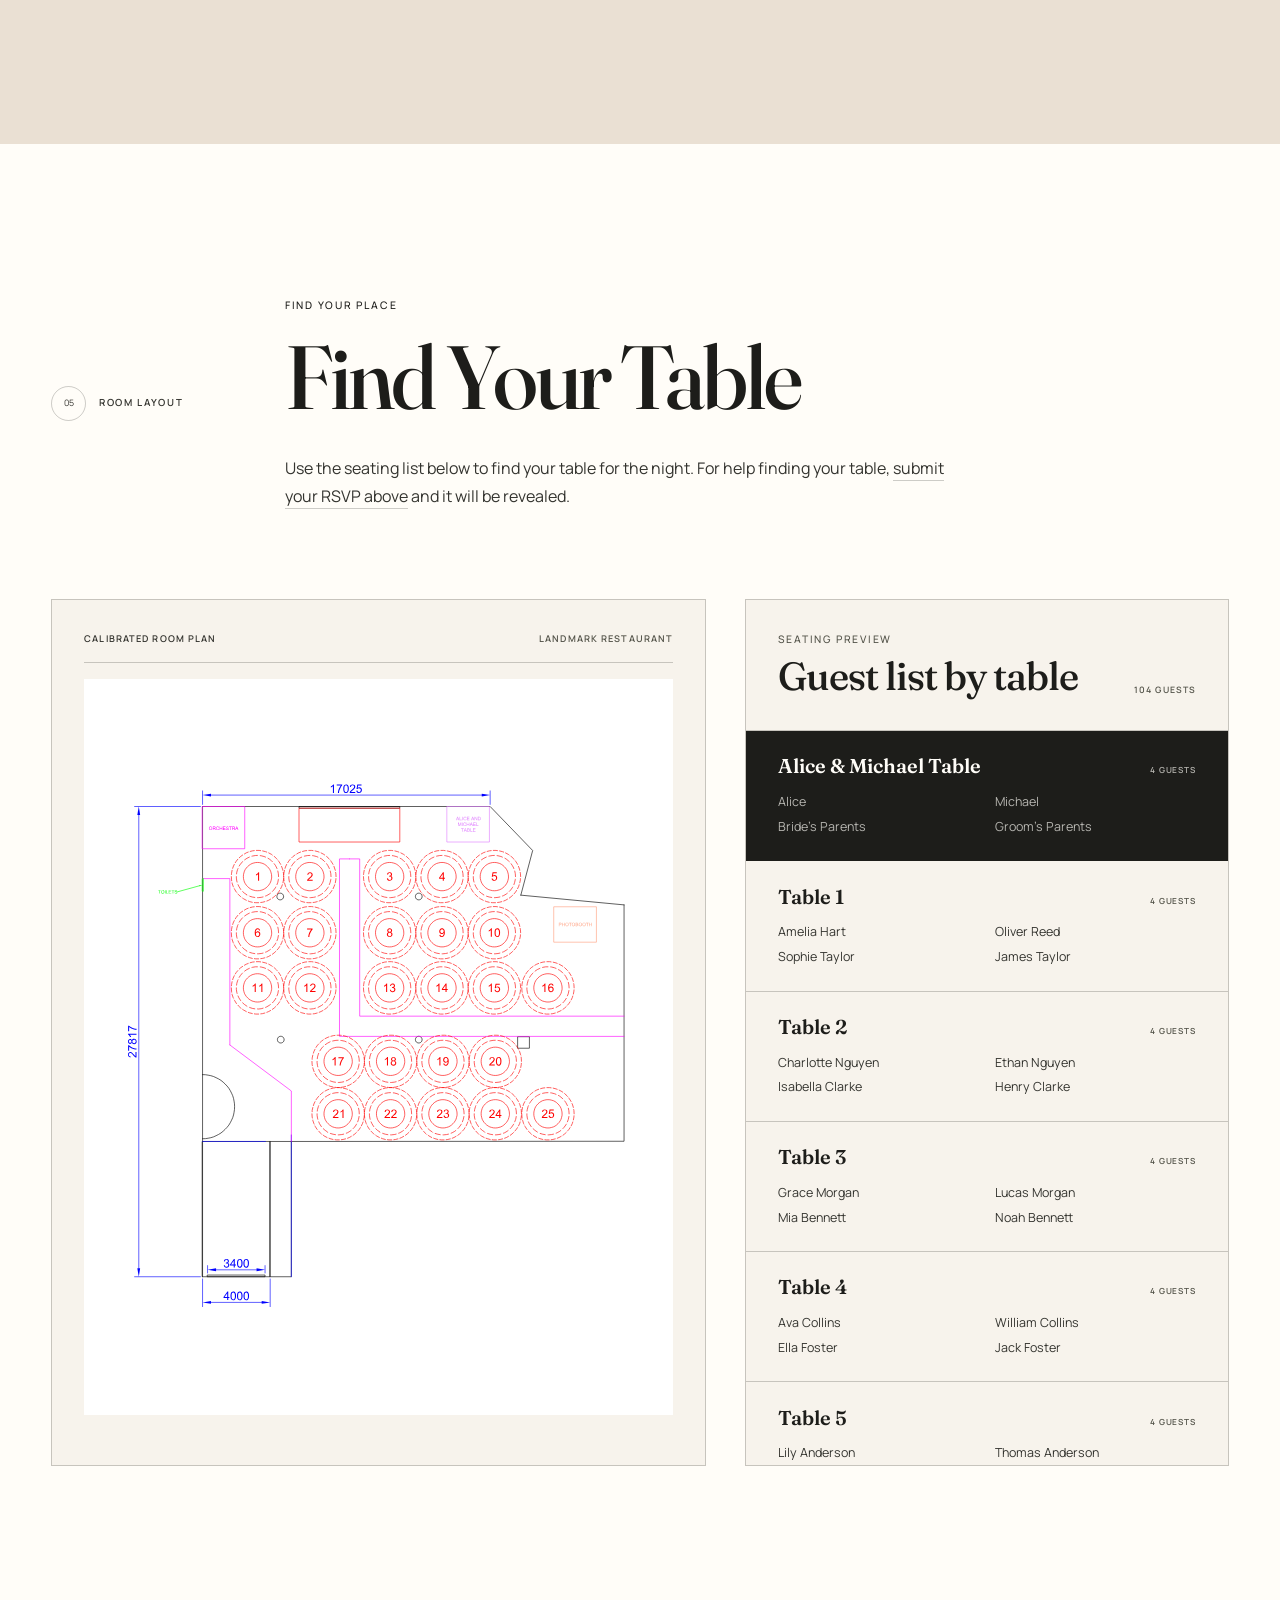
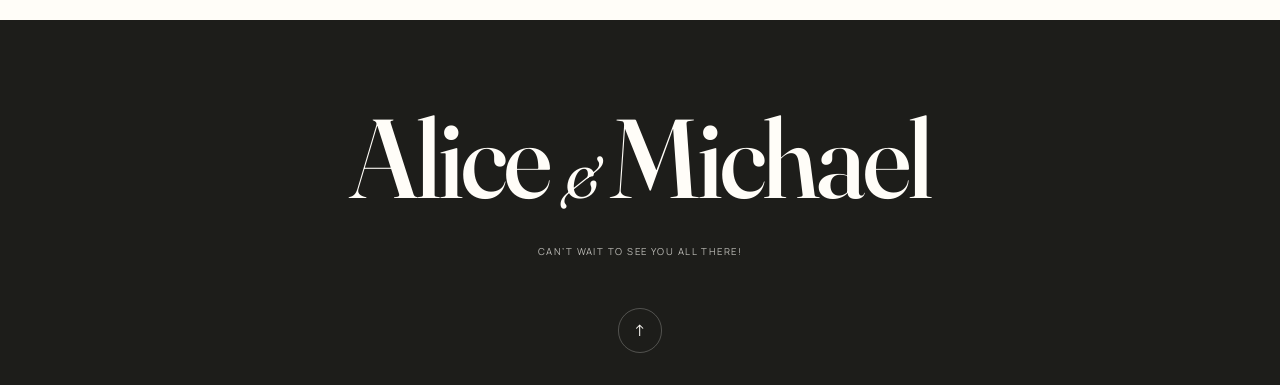
==== commit 4c5f113e: "text down bottom" ====
--- a/index.html
+++ b/index.html
@@ -408,7 +408,7 @@
         <div class="seating-overview__intro reveal">
           <p class="eyebrow">Find your place</p>
           <h2 id="seating-list-title">Find Your Table</h2>
-          <p>Use this sample seating list to preview the room layout. To find your actual table for the evening, <a href="#rsvp">submit your RSVP above</a> and it will be revealed instantly.</p>
+          <p>Use the seating list below to find your table for the night. For help finding your table, <a href="#rsvp">submit your RSVP above</a> and it will be revealed.</p>
         </div>
       </div>
 
--- a/assets/css/style.css
+++ b/assets/css/style.css
@@ -586,6 +586,14 @@
   margin-left: auto;
 }
 
+@media (max-width: 768px) {
+  .details__photo {
+    width: 100%;
+    margin-left: 0;
+  }
+}
+
+
 .day__photo .section-photo__media {
   position: relative;
   aspect-ratio: 4 / 5;
